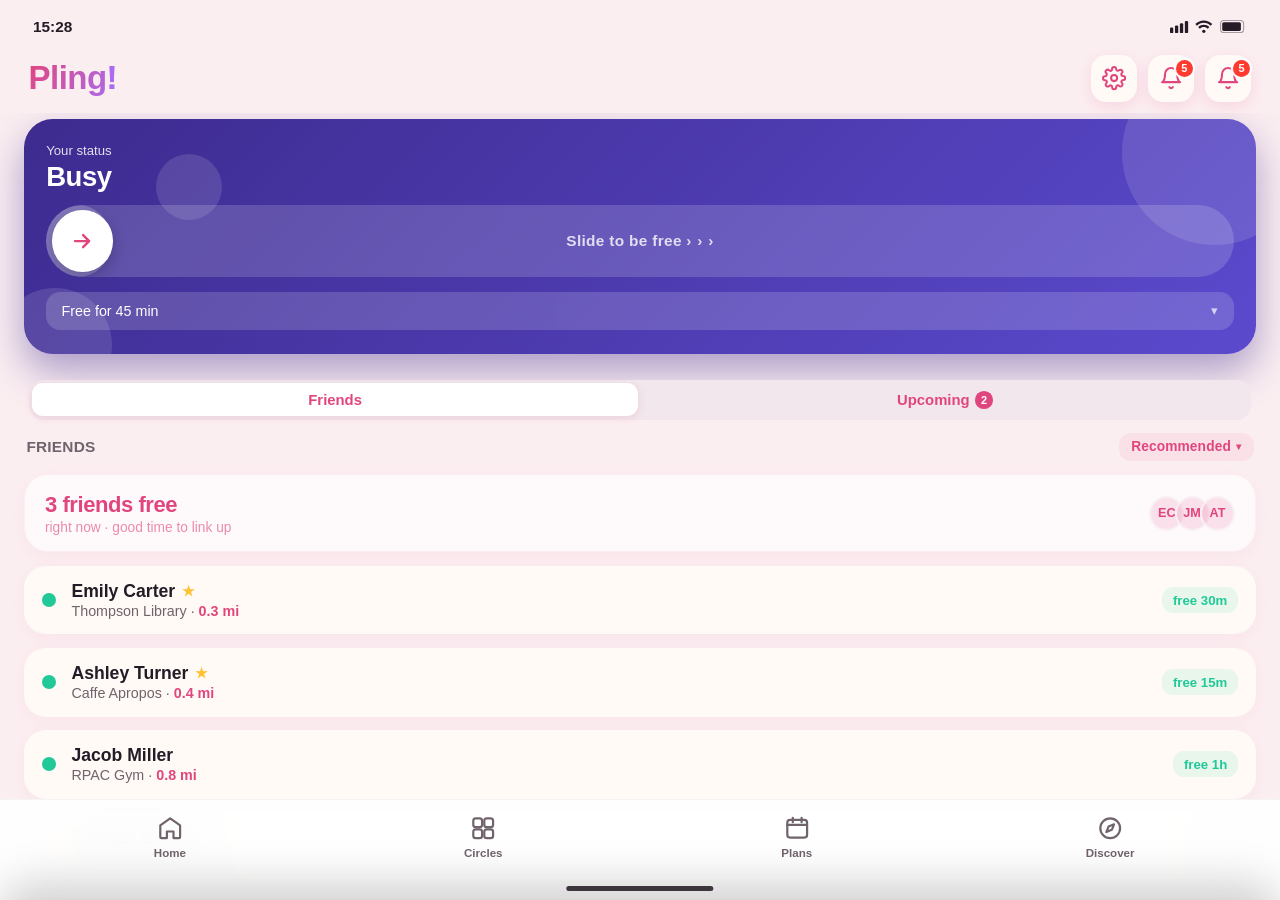
==== pling_files/app(1).html @ 3217a3b1 "Pling demo site" ====
<!DOCTYPE html>
<!-- saved from url=(0045)https://warren-duan.github.io/app.html?demo=1 -->
<html lang="en" style="--accent: #e1457e; --accent-2: #a96cf0; --grad-start: #ff8a5c; --grad-end: #9a5cf0; --accent-rgb: 225, 69, 126; --shadow: rgba(225, 69, 126, 0.14); --avail-1: #ff8a5c; --avail-2: #9a5cf0; --busy-1: #3d2b8f; --busy-2: #5b4acd; --avail-shadow: rgba(225, 69, 126, 0.4); --busy-shadow: rgba(61, 43, 143, 0.42);"><head><meta http-equiv="Content-Type" content="text/html; charset=UTF-8">
    
    <meta name="viewport" content="width=device-width, initial-scale=1.0, viewport-fit=cover">
    <title>Pling</title>
    <link rel="stylesheet" href="./styles.css">
    <script>
      /* Scale the whole prototype 10% bigger — but ONLY in the standalone desktop
         view. Skip embeds (hero/demo iframes scale the app themselves) and real
         mobile (fullscreen would overflow). Runs before paint so there's no flash. */
      (function () {
        var topLevel = window.self === window.top;
        var mobile = window.matchMedia && window.matchMedia('(max-width: 768px)').matches;
        if (topLevel && !mobile) document.documentElement.classList.add('pling-zoom');
      })();
    </script>
    <style>
        /* 10% bigger everything (desktop standalone only — see head script) */
        html.pling-zoom .phone { zoom: 1.1; }

        /* Home-only: hero status card + slide control */
        .hero {
            background: linear-gradient(135deg, var(--busy-1), var(--busy-2));
            border-radius: 26px;
            padding: 22px 20px;
            color: #fff;
            box-shadow: 0 16px 36px var(--busy-shadow);
            position: relative;
            overflow: hidden;
            transition: background 0.5s ease, box-shadow 0.5s ease;
        }
        .hero.available {
            background: linear-gradient(135deg, var(--avail-1), var(--avail-2));
            box-shadow: 0 16px 36px var(--avail-shadow);
        }

        /* background bubbles — glide to a new layout with the slide, soft blur in transit.
           They also drift slowly + forever via the `translate` property, which composes
           with `transform` (used for the busy/available shift) so the two never fight. */
        .hero-bubble {
            position: absolute; border-radius: 50%;
            background: rgba(255,255,255,0.12);
            pointer-events: none; z-index: 0; will-change: transform, translate, scale, filter;
            transition: transform 0.8s cubic-bezier(0.22, 1, 0.36, 1), background 0.5s ease;
        }
        /* base (Busy) layout — balanced spread */
        .b1 { width: 168px; height: 168px; top: -54px; right: -46px; animation: bubFloat1 19s ease-in-out infinite; }
        .b2 { width: 104px; height: 104px; bottom: -44px; left: -24px; animation: bubFloat2 23s ease-in-out infinite; }
        .b3 { width: 60px;  height: 60px;  top: 32px;  left: 120px; animation: bubFloat3 16s ease-in-out infinite; }
        .b2 { transition-delay: 0.05s; }
        .b3 { transition-delay: 0.1s; }
        /* ambient wandering drift + grow/shrink — bigger roaming, each on its own path
           (bubbles are clipped by the card's overflow:hidden, so wide travel is fine) */
        @keyframes bubFloat1 {
            0%   { translate: 0 0;        scale: 1; }
            25%  { translate: 44px 46px;  scale: 1.14; }
            50%  { translate: -24px 60px; scale: 0.88; }
            75%  { translate: -52px 24px; scale: 1.07; }
            100% { translate: 0 0;        scale: 1; }
        }
        @keyframes bubFloat2 {
            0%   { translate: 0 0;         scale: 1; }
            33%  { translate: -54px -36px; scale: 1.16; }
            66%  { translate: 48px -56px;  scale: 0.86; }
            100% { translate: 0 0;         scale: 1; }
        }
        @keyframes bubFloat3 {
            0%   { translate: 0 0;        scale: 1; }
            33%  { translate: 56px -30px; scale: 1.2; }
            66%  { translate: -30px -46px; scale: 0.9; }
            100% { translate: 0 0;        scale: 1; }
        }
        /* available = livelier: same paths, faster cycle */
        .hero.available .b1 { animation-duration: 11s; }
        .hero.available .b2 { animation-duration: 13s; }
        .hero.available .b3 { animation-duration: 8.5s; }
        @media (prefers-reduced-motion: reduce) {
            .hero-bubble { animation: none !important; }
        }
        /* Available layout — drifts right, regroups, both states look intentional */
        .hero.available .b1 { transform: translate(30px, 20px) scale(1.05); }
        .hero.available .b2 { transform: translate(60px, -14px) scale(1.08); }
        .hero.available .b3 { transform: translate(46px, 16px) scale(0.92); }
        /* soft motion blur only while moving */
        .hero-bubble.moving { animation: bubBlur 0.8s ease; }
        @keyframes bubBlur { 0%,100% { filter: blur(0); } 50% { filter: blur(4px); } }
        /* keep content above the bubbles */
        .hero-top, .slide-track, .duration { position: relative; z-index: 1; }

        .hero-top { display: flex; justify-content: space-between; align-items: flex-start; margin-bottom: 11px; }
        .hero-label { font-size: 12px; opacity: 0.85; font-weight: 500; margin-bottom: 2px; }
        .hero-status { font-size: 25px; font-weight: 700; letter-spacing: -0.4px; }

        .slide-track {
            position: relative;
            height: 66px;
            background: rgba(255,255,255,0.16);
            border-radius: 33px;
            margin-bottom: 13px;
            overflow: hidden;
            user-select: none;
            touch-action: none;
        }
        .slide-fill {
            position: absolute;
            top: 0; left: 0; bottom: 0;
            width: 58px;
            background: rgba(255,255,255,0.22);
            border-radius: 33px;
            transition: width 0.05s linear;
        }
        .slide-hint {
            position: absolute;
            top: 0; right: 0; bottom: 0; left: 0;
            display: flex; align-items: center; justify-content: center;
            font-size: 14px; font-weight: 600;
            color: rgba(255,255,255,0.8);
            letter-spacing: 0.3px;
            gap: 4px;
        }
        .slide-hint.left { opacity: 0; }
        .hero.available .slide-hint.right { opacity: 0; }
        .hero.available .slide-hint.left { opacity: 1; }

        .slide-knob {
            position: absolute;
            top: 5px; left: 5px;
            width: 56px; height: 56px;
            background: #fff;
            border-radius: 50%;
            display: flex; align-items: center; justify-content: center;
            box-shadow: 0 4px 12px rgba(0,0,0,0.22);
            cursor: grab;
            z-index: 3;
            transition: left 0.32s cubic-bezier(0.34, 1.4, 0.5, 1);
        }
        .slide-knob:active { cursor: grabbing; }
        .slide-knob.dragging { transition: none; }
        .slide-knob svg { stroke: var(--accent); transition: stroke 0.3s, transform 0.3s; }
        .hero.available .slide-knob svg { stroke: var(--accent); transform: rotate(180deg); }

        .arrows { display: flex; gap: 5px; }
        .arrows span { animation: pulse 1.4s infinite; }
        .arrows span:nth-child(2){ animation-delay: 0.2s; }
        .arrows span:nth-child(3){ animation-delay: 0.4s; }
        @keyframes pulse { 0%,100%{opacity:0.3;} 50%{opacity:1;} }

        .duration { display: flex; align-items: stretch; gap: 10px; }
        .duration-pill {
            flex: 1.5;
            background: rgba(255,255,255,0.16);
            border-radius: 13px;
            padding: 10px 14px;
            display: flex; align-items: center; justify-content: space-between;
            font-size: 13px; font-weight: 500;
            cursor: pointer;
            white-space: nowrap;
        }
        .duration-pill .chev { opacity: 0.7; font-size: 12px; }


        /* duration picker sheet */
        .dur-title { font-size: 20px; font-weight: 800; color: var(--text-dark); text-align: center; margin-bottom: 16px; letter-spacing: -0.3px; }
        .dur-opt {
            display: flex; align-items: center; justify-content: space-between;
            background: #fff; border-radius: 14px; padding: 15px 16px; margin-bottom: 8px;
            font-size: 15.5px; font-weight: 600; color: var(--text-dark); cursor: pointer;
            box-shadow: 0 3px 12px rgba(224, 90, 132,0.05); transition: transform 0.12s;
        }
        .dur-opt:active { transform: scale(0.985); }
        .dur-opt .ck { color: var(--accent); opacity: 0; font-size: 15px; }
        .dur-opt.sel { color: var(--accent); }
        .dur-opt.sel .ck { opacity: 1; }
        .dur-custom { display: flex; gap: 10px; margin-top: 4px; }
        .dur-custom input {
            flex: 1; min-width: 0; border: none; outline: none; background: #fff;
            border-radius: 14px; padding: 14px 16px; font-size: 15px; font-family: inherit;
            color: var(--text-dark); box-shadow: 0 3px 12px rgba(224, 90, 132,0.05);
        }
        .dur-custom button {
            background: var(--accent); color: #fff; border: none; border-radius: 12px;
            padding: 0 18px; font-size: 14px; font-weight: 700; cursor: pointer;
            font-family: inherit; flex-shrink: 0;
        }

        /* segmented control */
        .feed-head { display: flex; align-items: center; justify-content: space-between; gap: 10px; margin: 24px 4px 12px; }
        .segmented { display: inline-flex; background: #f1e7ec; border-radius: 13px; padding: 3px; gap: 3px; }
        .seg-btn {
            border: none; background: transparent; font-family: inherit;
            font-size: 13.5px; font-weight: 700; color: var(--text-gray);
            padding: 7px 18px; border-radius: 10px; cursor: pointer;
            transition: color 0.2s, background 0.2s, box-shadow 0.2s;
        }
        .seg-btn.active { background: #fff; color: var(--accent); box-shadow: 0 2px 8px rgba(224, 90, 132,0.16); }
        /* "See all" footer under the capped quick-friends list */
        .see-all { display: block; text-align: center; padding: 14px; margin: 2px 2px 0; color: var(--accent); font-weight: 700; font-size: 13.5px; text-decoration: none; letter-spacing: 0.1px; transition: opacity 0.15s; }
        .see-all:active { opacity: 0.55; }


        .feed-list { animation: fadeUp 0.28s ease both; }
        @keyframes fadeUp { from { opacity: 0; transform: translateY(8px); } to { opacity: 1; transform: translateY(0); } }
        /* ---- merged Plans: counter, start, invites, create sheet, toast ---- */
        .counter-card { display: flex; align-items: center; justify-content: space-between; gap: 12px; background: rgba(255,255,255,0.72); border: 1px solid rgba(224, 90, 132,0.08); border-radius: 22px; padding: 15px 18px; box-shadow: 0 4px 16px rgba(224, 90, 132,0.06); margin-bottom: 12px; }
        .counter-left { min-width: 0; }
        .counter-card .big { font-size: 20px; font-weight: 800; letter-spacing: -0.4px; color: var(--accent); white-space: nowrap; }
        .counter-faces { flex-shrink: 0; }
        .counter-card .sub { font-size: 12.5px; font-weight: 500; color: var(--accent); opacity: 0.62; margin-top: 2px; }
        .counter-right { display: flex; flex-direction: column; align-items: flex-end; gap: 9px; flex-shrink: 0; }
        .counter-faces { display: flex; }
        .counter-faces .avatar { width: 32px; height: 32px; font-size: 11.5px; border: 2.5px solid #f8f0f3; margin-left: -9px; background: rgba(var(--accent-rgb), 0.14); color: var(--accent); display: flex; align-items: center; justify-content: center; border-radius: 50%; font-weight: 700; }
        .counter-faces .avatar:first-child { margin-left: 0; }
        .suggest-btn { background: var(--accent); color: #fff; border: none; border-radius: 20px; padding: 8px 14px; font-size: 12.5px; font-weight: 700; cursor: pointer; font-family: inherit; white-space: nowrap; box-shadow: 0 4px 12px rgba(224, 90, 132,0.28); transition: transform 0.15s; }
        .suggest-btn:active { transform: scale(0.95); }
        /* floating action button — hovers above the bottom nav */
        /* Hidden while Busy; bounces up from below the screen and settles when Available. */
        .start-hangout { position: absolute; bottom: 100px; left: 22px; right: 22px; background: var(--accent); color: #fff; border: none; border-radius: 18px; padding: 16px; font-size: 16px; font-weight: 700; cursor: pointer; font-family: inherit; box-shadow: 0 12px 30px rgba(224, 90, 132,0.5); z-index: 20; transform: translateY(220px); opacity: 0; pointer-events: none; transition: transform 0.55s cubic-bezier(0.34, 1.56, 0.64, 1), opacity 0.3s ease; }
        .start-hangout.show { transform: translateY(0); opacity: 1; pointer-events: auto; }
        .start-hangout.show:active { transform: translateY(0) scale(0.97); transition: transform 0.12s; }

        .inv-card { background: var(--card-white); border-radius: 18px; padding: 14px; margin-bottom: 12px; box-shadow: 0 4px 16px rgba(224, 90, 132,0.06); }
        .inv-top { display: flex; align-items: center; gap: 12px; }
        .inv-icon { width: 42px; height: 42px; border-radius: 13px; background: rgba(224, 90, 132,0.1); display: flex; align-items: center; justify-content: center; font-size: 21px; flex-shrink: 0; }
        .inv-title { font-size: 15.5px; font-weight: 700; color: var(--text-dark); }
        .inv-sub { font-size: 12.5px; color: var(--text-gray); margin-top: 1px; }
        .inv-titlerow { display: flex; align-items: center; gap: 8px; }
        .inv-pill { font-size: 10px; font-weight: 700; padding: 3px 8px; border-radius: 7px; flex-shrink: 0; }
        .inv-pill.going { color: var(--free); background: rgba(32, 201, 151,0.14); }
        .inv-pill.maybe { color: #c98a00; background: rgba(255,204,51,0.2); }
        .inv-pill.cant { color: #e23b3b; background: rgba(255,90,90,0.14); }
        .inv-pill.host { color: var(--accent); background: rgba(224, 90, 132,0.12); }
        .inv-faces { display: flex; margin-top: 8px; }
        .inv-faces .avatar { width: 28px; height: 28px; font-size: 10.5px; margin-left: -8px; border: 2px solid #fff; }
        .inv-faces .avatar:first-child { margin-left: 0; }
        .inv-rsvp { display: flex; gap: 8px; margin-top: 11px; }
        .inv-btn { flex: 1; border: 1.5px solid #ece2e8; background: #fff; border-radius: 11px; padding: 9px 4px; font-size: 13px; font-weight: 700; color: var(--text-gray); cursor: pointer; font-family: inherit; }
        .inv-btn.going.sel { background: var(--accent); border-color: var(--accent); color: #fff; }
        .inv-btn.maybe.sel { background: var(--busy); border-color: var(--busy); color: #5b4b00; }
        .inv-btn.cant.sel { background: #ff5a5a; border-color: #ff5a5a; color: #fff; }
        .inv-card.dim { opacity: 0.58; }

        .ch-title { font-size: 20px; font-weight: 800; color: var(--text-dark); text-align: center; margin-bottom: 6px; }
        .ch-label { font-size: 12px; font-weight: 700; color: var(--text-gray); letter-spacing: 0.3px; margin: 16px 2px 8px; }
        .ch-input { width: 100%; border: none; outline: none; background: #fff; border-radius: 13px; padding: 13px 15px; font-size: 15px; font-family: inherit; color: var(--text-dark); box-shadow: 0 3px 12px rgba(224, 90, 132,0.05); }
        /* all 6 category icons on one even row */
        .ch-acts { display: flex; gap: 8px; }
        .ch-emoji { flex: 1; height: 50px; border-radius: 14px; background: #fff; display: flex; align-items: center; justify-content: center; font-size: 22px; cursor: pointer; border: 1.5px solid transparent; box-shadow: 0 3px 12px rgba(224, 90, 132,0.05); transition: border-color 0.15s, background 0.15s; }
        .ch-emoji.sel { border-color: var(--accent); background: rgba(224, 90, 132,0.07); }
        .ch-chips { display: flex; gap: 8px; }
        .ch-chip { flex: 1; text-align: center; background: #fff; border: 1.5px solid transparent; border-radius: 12px; padding: 10px 4px; font-size: 13px; font-weight: 600; color: var(--text-dark); cursor: pointer; box-shadow: 0 3px 12px rgba(224, 90, 132,0.05); }
        .ch-chip.sel { border-color: var(--accent); background: rgba(224, 90, 132,0.07); color: var(--accent); }

        /* WHO'S COMING? — ported from Plans create form */
        .pa-chips { display: flex; flex-wrap: wrap; gap: 7px; }
        .pa-pill { display: inline-flex; align-items: center; gap: 5px; background: #fff; border: 1.5px solid #f1e7ec; color: var(--text-dark); border-radius: 11px; padding: 7px 11px; font-size: 12.5px; font-weight: 700; cursor: pointer; font-family: inherit; transition: background 0.2s, color 0.2s, border-color 0.2s, box-shadow 0.2s; }
        .pa-pill::before { content: '+'; font-weight: 800; color: var(--accent); }
        .pa-pill.on { background: var(--accent); border-color: var(--accent); color: #fff; box-shadow: none; }
        .pa-pill.on::before { content: '✓'; color: #fff; }
        .pa-pill.near { border-color: rgba(32, 201, 151,0.45); box-shadow: 0 0 0 2px rgba(32, 201, 151,0.16), 0 2px 8px rgba(32, 201, 151,0.14); }
        .pa-allbtn { width: 100%; margin-top: 13px; background: #fff; color: var(--accent); border: 1.5px solid var(--accent); border-radius: 14px; padding: 15px; font-size: 15px; font-weight: 800; cursor: pointer; font-family: inherit; transition: background 0.2s, transform 0.15s; }
        .pa-allbtn:active { background: rgba(224, 90, 132,0.07); transform: scale(0.99); }
        .pa-allwrap { margin-top: 10px; }
        .pa-frow { display: flex; align-items: center; gap: 11px; background: #fff; border: 1px solid #f6eef1; border-radius: 14px; padding: 9px 12px; margin-bottom: 8px; }
        .pa-frow .avatar { width: 38px; height: 38px; font-size: 13px; }
        .pa-frow .who { flex: 1; min-width: 0; }
        .pa-frow .who .n { font-size: 14.5px; font-weight: 600; color: var(--text-dark); }
        .pa-frow .who .s { font-size: 12px; color: var(--text-gray); margin-top: 1px; }
        .pa-frow .who .s.free { color: var(--free); font-weight: 600; }
        .pa-addb { background: var(--accent); color: #fff; border: none; border-radius: 10px; padding: 7px 14px; font-size: 13px; font-weight: 700; cursor: pointer; font-family: inherit; flex-shrink: 0; transition: transform 0.15s, background 0.2s, color 0.2s; }
        .pa-addb:active { transform: scale(0.93); }
        .pa-addb.added { background: #f1e7ec; color: var(--free); }
        .pa-nomatch { text-align: center; font-size: 13px; color: var(--text-gray); padding: 14px; }
        .f-loc .dist { color: var(--accent); font-weight: 600; }
        .frow-dist { color: var(--text-gray); font-weight: 500; }

        /* taller sheet w/ sticky footer */
        #chSheet { max-height: 96%; min-height: 70%; display: flex; flex-direction: column; }
        #chScroll { overflow-y: auto; flex: 1; }
        #chScroll::-webkit-scrollbar { display: none; }
        .ch-footer { position: sticky; bottom: 0; background: var(--app-bg); padding: 12px 0 4px; margin-top: 6px; box-shadow: 0 -10px 16px -8px rgba(250, 235, 242,0.9); }
        .ch-create { width: 100%; background: var(--accent); color: #fff; border: none; border-radius: 16px; padding: 15px; font-size: 16px; font-weight: 700; cursor: pointer; font-family: inherit; box-shadow: 0 10px 24px rgba(224, 90, 132,0.32); }

        /* start-a-hangout bottom sheet */
        .start-backdrop { position: absolute; inset: 0; background: rgba(36, 27, 38,0.4); border-radius: 46px; opacity: 0; pointer-events: none; transition: opacity 0.3s; z-index: 55; }
        .start-backdrop.show { opacity: 1; pointer-events: auto; }
        .start-sheet { position: absolute; left: 0; right: 0; bottom: 0; width: 100%; background: #fff; border-top-left-radius: 28px; border-top-right-radius: 28px; box-shadow: 0 -16px 40px rgba(0,0,0,0.18); transform: translateY(100%); transition: transform 0.36s cubic-bezier(0.32,0.72,0,1); z-index: 56; padding: 4px 22px 22px; }
        .start-sheet.show { transform: translateY(0); }
        .start-handle { width: 40px; height: 5px; border-radius: 3px; background: #ddd1d8; margin: 8px auto 16px; }
        .sugg-banner { display: flex; align-items: center; gap: 12px; background: rgba(224, 90, 132,0.08); border: 1.5px solid rgba(224, 90, 132,0.28); border-radius: 18px; padding: 14px 16px; }
        .sugg-banner .tx { flex: 1; min-width: 0; }
        .sugg-banner .t1 { font-size: 11px; font-weight: 700; color: var(--accent); letter-spacing: 0.4px; }
        .sugg-banner .t2 { font-size: 16px; font-weight: 800; color: var(--text-dark); margin-top: 1px; }
        .sugg-send { width: 42px; height: 42px; border-radius: 50%; background: var(--accent); border: none; color: #fff; font-size: 20px; cursor: pointer; flex-shrink: 0; box-shadow: 0 6px 16px rgba(224, 90, 132,0.3); }
        .sugg-send:active { transform: scale(0.92); }
        .cat-divider { text-align: center; font-size: 12px; font-weight: 600; color: var(--text-gray); margin: 12px 0 10px; }
        .cat-grid { display: grid; grid-template-columns: 1fr 1fr; gap: 10px; }
        .cat-btn { background: #f8f0f3; border: none; border-radius: 16px; padding: 18px 12px; font-size: 15px; font-weight: 700; color: var(--text-dark); cursor: pointer; font-family: inherit; display: flex; align-items: center; gap: 10px; justify-content: center; transition: transform 0.15s; }
        .cat-btn .e { font-size: 22px; }
        .cat-btn:active { transform: scale(0.97); }
        /* custom option pinned at the bottom — same look as the category buttons */
        .cat-custom { width: 100%; margin-top: 10px; background: #fff; border: 1.5px solid #f3d9e4; border-radius: 16px; padding: 18px 12px; font-size: 15px; font-weight: 700; color: var(--text-dark); cursor: pointer; font-family: inherit; display: flex; align-items: center; gap: 10px; justify-content: center; transition: transform 0.15s, border-color 0.2s; }
        .cat-custom .e { font-size: 22px; }
        .cat-custom:active { transform: scale(0.97); }

        .toast { position: absolute; bottom: 108px; left: 50%; transform: translateX(-50%) translateY(16px); background: var(--text-dark); color: #fff; font-size: 13px; font-weight: 600; padding: 11px 18px; border-radius: 14px; opacity: 0; pointer-events: none; transition: opacity 0.25s, transform 0.25s; z-index: 60; max-width: 80%; text-align: center; box-shadow: 0 10px 30px rgba(0,0,0,0.25); }
        .toast.show { opacity: 1; transform: translateX(-50%) translateY(0); }

        /* ---- Settings sheet (gear): calendar sync + recurring routines ---- */
        .set-title { font-size: 22px; font-weight: 800; color: var(--text-dark); text-align: center; margin-bottom: 4px; letter-spacing: -0.4px; }
        .set-sub { font-size: 13.5px; color: var(--text-gray); text-align: center; margin-bottom: 8px; }
        .cal-banner {
            display: flex; align-items: center; gap: 12px;
            background: var(--card-white); border-radius: 18px; padding: 14px 16px;
            box-shadow: 0 4px 16px rgba(224, 90, 132, 0.06); margin-top: 8px;
        }
        .cal-icon { width: 42px; height: 42px; border-radius: 12px; background: rgba(224, 90, 132,0.1); display: flex; align-items: center; justify-content: center; font-size: 20px; flex-shrink: 0; }
        .cal-txt { flex: 1; }
        .cal-txt .t { font-size: 15px; font-weight: 600; color: var(--text-dark); }
        .cal-txt .s { font-size: 12.5px; color: var(--text-gray); margin-top: 1px; }
        .set-label { font-size: 12.5px; font-weight: 700; color: var(--text-gray); letter-spacing: 0.3px; margin: 22px 2px 10px; }

        /* multi-category settings: sliding views */
        .set-view { display: none; }
        .set-view.active { display: block; animation: setSlideIn 0.28s cubic-bezier(0.32,0.72,0,1); }
        @keyframes setSlideIn { from { opacity: 0; transform: translateX(26px); } to { opacity: 1; transform: none; } }
        .set-head { display: flex; align-items: center; gap: 12px; margin-bottom: 4px; }
        .set-head .set-title { margin: 0; text-align: left; flex: 1; }
        .set-back { width: 38px; height: 38px; border-radius: 12px; background: #f8f0f3; border: none; display: flex; align-items: center; justify-content: center; cursor: pointer; flex-shrink: 0; transition: transform 0.15s, background 0.2s; }
        .set-back:active { transform: scale(0.9); background: #f1e7ec; }
        .set-back svg { width: 20px; height: 20px; stroke: var(--accent); }
        .set-menu { display: flex; flex-direction: column; gap: 10px; margin-top: 16px; }
        .set-menurow { display: flex; align-items: center; gap: 14px; background: var(--card-white); border-radius: 16px; padding: 15px 16px; box-shadow: 0 4px 16px rgba(224, 90, 132,0.06); cursor: pointer; transition: transform 0.15s; }
        .set-menurow:active { transform: scale(0.99); }
        .set-mi { width: 42px; height: 42px; border-radius: 12px; background: rgba(224, 90, 132,0.1); display: flex; align-items: center; justify-content: center; font-size: 20px; flex-shrink: 0; }
        .set-mt { flex: 1; min-width: 0; }
        .set-mt .a { font-size: 15.5px; font-weight: 700; color: var(--text-dark); }
        .set-mt .b { font-size: 12.5px; color: var(--text-gray); margin-top: 1px; }
        .set-mchev { color: var(--text-gray); font-size: 20px; flex-shrink: 0; }
        .cal-banner .val { font-size: 13px; font-weight: 600; color: var(--text-gray); flex-shrink: 0; }
        .set-signout { width: 100%; margin-top: 16px; background: #fff; color: #ff3b30; border: none; border-radius: 16px; padding: 15px; font-size: 15px; font-weight: 700; cursor: pointer; font-family: inherit; box-shadow: 0 3px 12px rgba(255,59,48,0.1); transition: transform 0.15s; }
        .set-signout:active { transform: scale(0.98); }
        /* Account profile picture */
        .acct-head { display: flex; flex-direction: column; align-items: center; margin: 8px 0 4px; }
        .acct-avatar { position: relative; width: 88px; height: 88px; border-radius: 50%; background: linear-gradient(140deg, var(--grad-start), var(--grad-end)); background-size: cover; background-position: center; color: #fff; font-size: 30px; font-weight: 700; display: flex; align-items: center; justify-content: center; box-shadow: 0 10px 26px rgba(224, 90, 132,0.4); }
        .acct-cam { position: absolute; bottom: -2px; right: -2px; width: 30px; height: 30px; border-radius: 50%; background: var(--accent); border: 3px solid var(--app-bg); display: flex; align-items: center; justify-content: center; cursor: pointer; }
        .acct-cam svg { width: 15px; height: 15px; }
        .acct-change { margin-top: 11px; background: none; border: none; color: var(--accent); font-size: 14px; font-weight: 700; cursor: pointer; font-family: inherit; }
        .acct-change:active { opacity: 0.6; }

        /* ---- Appearance: accent theme picker ---- */
        /* minmax(0,1fr) lets columns shrink below their content's min-width — without it a long
           unbreakable name (e.g. "Watermelon") floors the column wider than 50% and overflows. */
        .thm-grid { display: grid; grid-template-columns: repeat(2, minmax(0, 1fr)); gap: 10px; }
        .thm-card {
            display: flex; align-items: center; gap: 11px;
            background: var(--card-white); border-radius: 16px; padding: 13px 14px;
            box-shadow: 0 4px 16px rgba(var(--accent-rgb), 0.06);
            border: 1.5px solid transparent; cursor: pointer;
            transition: transform 0.15s, border-color 0.18s;
        }
        .thm-card:active { transform: scale(0.97); }
        .thm-card.sel { border-color: var(--accent); }
        .thm-dot { width: 28px; height: 28px; border-radius: 50%; flex-shrink: 0; box-shadow: 0 3px 10px rgba(0,0,0,0.12); }
        .thm-name { flex: 1; min-width: 0; overflow-wrap: break-word; font-size: 14px; font-weight: 700; color: var(--text-dark); }
        /* check only takes layout space when selected, so unselected names get the full width */
        .thm-check { color: var(--accent); font-size: 17px; font-weight: 800; flex-shrink: 0; display: none; }
        .thm-card.sel .thm-check { display: block; }
        .thm-custom {
            position: relative;
            display: flex; align-items: center; gap: 12px;
            background: var(--card-white); border-radius: 16px; padding: 15px 16px;
            box-shadow: 0 4px 16px rgba(var(--accent-rgb), 0.06); cursor: pointer;
        }
        .thm-custom-txt { flex: 1; font-size: 15px; font-weight: 700; color: var(--text-dark); }
        /* native color input is invisible but sits over the visible swatch on the right */
        .thm-custom input[type=color] { position: absolute; right: 16px; top: 50%; transform: translateY(-50%); width: 54px; height: 34px; opacity: 0; cursor: pointer; border: none; padding: 0; }
        .thm-custom-sw { width: 54px; height: 34px; border-radius: 11px; background: var(--accent); box-shadow: inset 0 0 0 1px rgba(0,0,0,0.06); flex-shrink: 0; }
        .thm-done {
            width: 100%; margin-top: 20px; border: none; border-radius: 18px; padding: 16px;
            background: linear-gradient(140deg, var(--grad-start), var(--grad-end)); color: #fff;
            font-size: 16px; font-weight: 700; cursor: pointer; font-family: inherit;
            box-shadow: 0 10px 24px rgba(var(--accent-rgb), 0.35); transition: transform 0.15s;
        }
        .thm-done:active { transform: scale(0.98); }

        .routine { background: var(--card-white); border-radius: 20px; padding: 16px; margin-bottom: 10px; box-shadow: 0 4px 16px rgba(224, 90, 132, 0.06); cursor: pointer; transition: transform 0.15s; }
        .routine:active { transform: scale(0.99); }
        .r-top { display: flex; align-items: center; gap: 12px; margin-bottom: 12px; }
        .r-icon { width: 46px; height: 46px; border-radius: 14px; display: flex; align-items: center; justify-content: center; font-size: 23px; flex-shrink: 0; background: rgba(224, 90, 132,0.1); }
        .r-title { font-size: 16px; font-weight: 700; color: var(--text-dark); }
        .r-when { font-size: 13px; color: var(--text-gray); margin-top: 1px; }
        .r-bottom { display: flex; align-items: center; justify-content: space-between; }
        .days { display: flex; gap: 5px; }
        .day { width: 26px; height: 26px; border-radius: 8px; display: flex; align-items: center; justify-content: center; font-size: 11px; font-weight: 700; background: #f6eef1; color: var(--text-gray); }
        .day.on { background: var(--accent); color: #fff; }
        .r-joiners { display: flex; align-items: center; }
        .r-joiners .avatar { width: 28px; height: 28px; font-size: 10.5px; margin-left: -8px; border: 2px solid #fff; }
        .r-joiners .avatar:first-child { margin-left: 0; }

        .add-routine { width: 100%; background: rgba(255,255,255,0.55); border: 1.5px dashed var(--offline); color: var(--accent); border-radius: 18px; padding: 16px; font-size: 15px; font-weight: 600; cursor: pointer; font-family: inherit; transition: transform 0.15s; }
        .add-routine:active { transform: scale(0.98); }

        /* ---- Upcoming tab: compact plan cards ---- */
        .seg-badge { display: inline-flex; align-items: center; justify-content: center; background: var(--accent); color: #fff; font-size: 10px; font-weight: 800; min-width: 16px; height: 16px; border-radius: 8px; padding: 0 4px; margin-left: 5px; vertical-align: middle; }
        .upc-card { display: flex; align-items: center; gap: 12px; background: var(--card-white); border-radius: 18px; padding: 14px; margin-bottom: 10px; box-shadow: 0 4px 16px rgba(224,90,132,0.06); cursor: pointer; transition: transform 0.12s; }
        .upc-card:active { transform: scale(0.98); }
        .upc-emoji { width: 44px; height: 44px; border-radius: 13px; background: rgba(224,90,132,0.1); display: flex; align-items: center; justify-content: center; font-size: 22px; flex-shrink: 0; }
        .upc-info { flex: 1; min-width: 0; }
        .upc-name { font-size: 15px; font-weight: 700; color: var(--text-dark); }
        .upc-when { font-size: 12.5px; font-weight: 600; color: var(--accent); margin-top: 2px; }
        .upc-loc { font-size: 12px; color: var(--text-gray); margin-top: 1px; white-space: nowrap; overflow: hidden; text-overflow: ellipsis; }
        .upc-right { display: flex; flex-direction: column; align-items: flex-end; gap: 6px; flex-shrink: 0; }
        .upc-faces { display: flex; }
        .upc-faces .avatar { width: 26px; height: 26px; font-size: 9.5px; margin-left: -7px; border: 2px solid #fff; }
        .upc-faces .avatar:first-child { margin-left: 0; }
        .upc-badge { font-size: 10.5px; font-weight: 700; padding: 3px 9px; border-radius: 8px; white-space: nowrap; }
        .upc-badge.hosting { background: rgba(224,90,132,0.12); color: var(--accent); }
        .upc-badge.going { background: rgba(32,201,151,0.14); color: var(--free); }
        .upc-badge.respond { background: var(--accent); color: #fff; animation: respondPulse 1.4s ease-in-out infinite; }
        @keyframes respondPulse { 0%,100%{opacity:1;transform:scale(1);} 50%{opacity:0.78;transform:scale(1.06);} }

        /* ---- Upcoming seg button: flex so badge sits inline with text ---- */
        #upcomingSegBtn { display: inline-flex; align-items: center; justify-content: center; }

        /* ---- Event Detail modal (slide-up full-screen) — ported from plans.html ---- */
        .ev-modal { position: absolute; inset: 0; background: #fff; border-radius: 46px; display: flex; flex-direction: column; transform: translateY(100%); transition: transform 0.4s cubic-bezier(0.32, 0.72, 0, 1); z-index: 70; overflow: hidden; }
        .ev-modal.open { transform: translateY(0); }
        .ev-top { padding: 50px 22px 4px; flex-shrink: 0; }
        .ev-back { width: 40px; height: 40px; border-radius: 13px; background: #f8f0f3; border: none; cursor: pointer; display: flex; align-items: center; justify-content: center; color: var(--text-dark); transition: transform 0.15s, background 0.2s; }
        .ev-back:active { transform: scale(0.9); background: #f1e7ec; }
        .ev-back svg { width: 22px; height: 22px; }
        .ev-scroll { flex: 1; overflow-y: auto; padding: 8px 22px 30px; }
        .ev-scroll::-webkit-scrollbar { display: none; }
        .ev-iconlg { width: 64px; height: 64px; border-radius: 20px; background: rgba(224,90,132,0.1); display: flex; align-items: center; justify-content: center; font-size: 32px; margin-bottom: 12px; }
        .ev-title { font-size: 27px; font-weight: 800; color: var(--text-dark); letter-spacing: -0.6px; line-height: 1.1; }
        .ev-when { font-size: 15px; font-weight: 700; color: var(--accent); margin-top: 7px; }
        .ev-loc { display: inline-flex; align-items: center; gap: 5px; font-size: 14px; font-weight: 600; color: var(--text-gray); margin-top: 4px; text-decoration: none; }
        .ev-loc u { text-decoration: underline; text-underline-offset: 2px; }
        .ev-statuspill { display: inline-flex; align-items: center; gap: 6px; font-size: 11.5px; font-weight: 800; letter-spacing: 0.2px; padding: 5px 11px 5px 9px; border-radius: 9px; margin-top: 13px; }
        .ev-statuspill::before { content: ''; width: 7px; height: 7px; border-radius: 50%; }
        .ev-statuspill.host { color: var(--free); background: rgba(32,201,151,0.14); }
        .ev-statuspill.host::before { background: var(--free); }
        .ev-statuspill.att { color: var(--accent); background: rgba(224,90,132,0.12); }
        .ev-statuspill.att::before { background: var(--accent); }
        .myrsvp-label { font-size: 11.5px; font-weight: 700; color: var(--text-gray); letter-spacing: 0.3px; margin: 14px 2px 8px; }
        .myrsvp { display: flex; background: #f6eef1; border-radius: 13px; padding: 3px; gap: 3px; }
        .myrsvp-btn { flex: 1; border: none; background: transparent; font-family: inherit; font-size: 13.5px; font-weight: 700; padding: 9px 4px; border-radius: 10px; cursor: pointer; transition: opacity 0.22s, background 0.22s, box-shadow 0.22s; }
        .myrsvp-btn[data-r="going"] { color: var(--free); }
        .myrsvp-btn[data-r="maybe"] { color: #c98a00; }
        .myrsvp-btn[data-r="cant"]  { color: #d9534f; }
        .myrsvp-btn:not(.active) { opacity: 0.5; }
        .myrsvp-btn.active { background: #fff; box-shadow: 0 2px 8px rgba(0,0,0,0.1); }
        .myrsvp-btn:active { transform: scale(0.97); }
        .ev-tabs { display: flex; background: #f1e7ec; border-radius: 14px; padding: 3px; gap: 3px; margin: 22px 0 14px; }
        .ev-tab { flex: 1; border: none; background: transparent; font-family: inherit; font-size: 13px; font-weight: 700; color: var(--text-gray); padding: 9px 4px; border-radius: 11px; cursor: pointer; transition: color 0.2s, background 0.2s, box-shadow 0.2s; }
        .ev-tab.active { background: #fff; color: var(--accent); box-shadow: 0 2px 8px rgba(224,90,132,0.16); }
        .ev-tab .ct { opacity: 0.6; font-weight: 800; }
        .ev-row { display: flex; align-items: center; gap: 12px; background: #fff; border: 1px solid #f6eef1; border-radius: 16px; padding: 11px 13px; margin-bottom: 9px; animation: evRowIn 0.26s ease both; }
        @keyframes evRowIn { from { opacity: 0; transform: translateY(7px); } to { opacity: 1; transform: translateY(0); } }
        .ev-row.you { border-color: rgba(224,90,132,0.35); background: rgba(224,90,132,0.04); }
        .ev-row .avatar { width: 42px; height: 42px; font-size: 14px; }
        .ev-row .who { flex: 1; min-width: 0; }
        .ev-row .who .n { font-size: 15px; font-weight: 600; color: var(--text-dark); }
        .ev-circle-pill { font-size: 10.5px; font-weight: 700; color: var(--text-gray); background: #f6eef1; padding: 3px 9px; border-radius: 8px; margin-top: 3px; display: inline-block; }
        .ev-empty { text-align: center; font-size: 13.5px; color: var(--text-gray); padding: 26px; }
        .ev-host { margin-top: 26px; border-top: 1px solid #f6eef1; padding-top: 22px; }
        .ev-host-label { font-size: 12px; font-weight: 700; color: var(--text-gray); letter-spacing: 0.3px; margin-bottom: 10px; }
        .ev-nudge { width: 100%; background: rgba(224,90,132,0.1); color: var(--accent); border: none; border-radius: 15px; padding: 14px; font-size: 15px; font-weight: 800; cursor: pointer; font-family: inherit; transition: transform 0.15s, background 0.25s, color 0.25s; }
        .ev-nudge:active { transform: scale(0.98); }
        .ev-nudge.done { background: var(--free); color: #fff; }
        .ev-pin { margin-top: 22px; }
        .ev-pin textarea { width: 100%; min-height: 84px; resize: none; border: 1.5px solid #f1e7ec; outline: none; background: #fefcfb; border-radius: 15px; padding: 13px 15px; font-size: 14.5px; line-height: 1.4; font-family: inherit; color: var(--text-dark); transition: border-color 0.2s; }
        .ev-pin textarea:focus { border-color: var(--accent); }
        .ev-pin-save { margin-top: 10px; background: var(--accent); color: #fff; border: none; border-radius: 13px; padding: 11px 20px; font-size: 14px; font-weight: 700; cursor: pointer; font-family: inherit; transition: transform 0.15s; }
        .ev-pin-save:active { transform: scale(0.96); }
        .ev-delete { width: 100%; margin-top: 22px; background: #fff; color: #ff3b30; border: 1.5px solid rgba(255,59,48,0.25); border-radius: 15px; padding: 14px; font-size: 15px; font-weight: 700; cursor: pointer; font-family: inherit; transition: transform 0.15s, background 0.2s; }
        .ev-delete:active { transform: scale(0.98); background: rgba(255,59,48,0.06); }

        /* add-routine editor sheet */
        .rt-title { font-size: 22px; font-weight: 800; color: var(--text-dark); text-align: center; margin-bottom: 4px; letter-spacing: -0.4px; }
        .rt-sub { font-size: 13.5px; color: var(--text-gray); text-align: center; }
        .rt-label { font-size: 12.5px; font-weight: 700; color: var(--text-gray); letter-spacing: 0.3px; margin: 18px 2px 9px; }
        .rt-upload { display: flex; align-items: center; gap: 14px; background: linear-gradient(140deg, var(--grad-start), var(--grad-end)); color: #fff; border-radius: 18px; padding: 16px; cursor: pointer; box-shadow: 0 10px 24px rgba(224, 90, 132,0.32); margin-top: 8px; transition: transform 0.15s; }
        .rt-upload:active { transform: scale(0.98); }
        .rt-upload .ic { font-size: 26px; flex-shrink: 0; }
        .rt-upload .tt { flex: 1; min-width: 0; }
        .rt-upload .a { font-size: 15.5px; font-weight: 700; }
        .rt-upload .b { font-size: 12px; opacity: 0.9; margin-top: 1px; }
        .rt-upload .chev { font-size: 22px; opacity: 0.8; flex-shrink: 0; }
        .rt-or { display: flex; align-items: center; gap: 10px; margin: 22px 0 4px; color: var(--text-gray); font-size: 11.5px; font-weight: 700; letter-spacing: 0.4px; }
        .rt-or::before, .rt-or::after { content: ''; flex: 1; height: 1px; background: rgba(0,0,0,0.08); }
        .rt-input { width: 100%; border: none; outline: none; background: #fff; border-radius: 14px; padding: 14px 16px; font-size: 15px; font-family: inherit; color: var(--text-dark); box-shadow: 0 3px 12px rgba(224, 90, 132,0.05); }
        .rt-emojis { display: flex; gap: 8px; flex-wrap: wrap; }
        .rt-emoji { width: 46px; height: 46px; border-radius: 14px; background: #fff; display: flex; align-items: center; justify-content: center; font-size: 22px; cursor: pointer; border: 1.5px solid transparent; box-shadow: 0 3px 12px rgba(224, 90, 132,0.05); transition: border-color 0.15s, background 0.15s; }
        .rt-emoji.sel { border-color: var(--accent); background: rgba(224, 90, 132,0.07); }
        .rt-times { display: flex; gap: 10px; align-items: center; }
        .rt-times .rt-input { flex: 1; }
        .rt-times .sep { color: var(--text-gray); font-weight: 600; flex-shrink: 0; }
        .rt-days { display: flex; gap: 6px; }
        .rt-day { flex: 1; text-align: center; padding: 10px 0; border-radius: 11px; background: #fff; font-size: 13px; font-weight: 700; color: var(--text-dark); cursor: pointer; border: 1.5px solid transparent; box-shadow: 0 3px 12px rgba(224, 90, 132,0.05); transition: background 0.15s, color 0.15s; }
        .rt-day.on { background: var(--accent); color: #fff; }
        .rt-flist-search { margin-bottom: 10px; }
        .rt-frow { display: flex; align-items: center; gap: 12px; background: #fff; border-radius: 16px; padding: 11px 13px; margin-bottom: 8px; box-shadow: 0 4px 14px rgba(224, 90, 132,0.05); }
        .rt-frow .avatar { width: 38px; height: 38px; font-size: 13px; }
        .rt-frow .nm { flex: 1; min-width: 0; }
        .rt-frow .nm .a { font-size: 14.5px; font-weight: 600; color: var(--text-dark); }
        .rt-frow .nm .b { font-size: 12px; font-weight: 600; margin-top: 1px; color: var(--free); }
        .rt-frow .nm .b.muted { color: var(--text-gray); }
        .rt-add-btn { background: var(--accent); color: #fff; border: none; border-radius: 11px; padding: 8px 16px; font-size: 13.5px; font-weight: 700; cursor: pointer; font-family: inherit; flex-shrink: 0; transition: transform 0.15s, background 0.2s, color 0.2s; }
        .rt-add-btn:active { transform: scale(0.93); }
        .rt-add-btn.added { background: #f1e7ec; color: var(--free); }
        .rt-empty { text-align: center; font-size: 13px; color: var(--text-gray); padding: 14px; }
        .rt-save { width: 100%; margin-top: 22px; background: linear-gradient(140deg, var(--grad-start), var(--grad-end)); color: #fff; border: none; border-radius: 18px; padding: 16px; font-size: 16px; font-weight: 700; cursor: pointer; font-family: inherit; box-shadow: 0 10px 24px rgba(224, 90, 132,0.35); transition: transform 0.15s; }
        .rt-save:active { transform: scale(0.98); }
        .rt-delete { width: 100%; margin-top: 10px; background: #fff; color: #ff3b30; border: none; border-radius: 16px; padding: 15px; font-size: 15px; font-weight: 700; cursor: pointer; font-family: inherit; box-shadow: 0 3px 12px rgba(255,59,48,0.1); transition: transform 0.15s; }
        .rt-delete:active { transform: scale(0.98); }
    </style>
<style>.rdp {
  --rdp-cell-size: 40px;
  --rdp-accent-color: #0000ff;
  --rdp-background-color: #e7edff;
  --rdp-accent-color-dark: #3003e1;
  --rdp-background-color-dark: #180270;
  --rdp-outline: 2px solid var(--rdp-accent-color); /* Outline border for focused elements */
  --rdp-outline-selected: 2px solid rgba(0, 0, 0, 0.75); /* Outline border for focused _and_ selected elements */

  margin: 1em;
}

/* Hide elements for devices that are not screen readers */
.rdp-vhidden {
  box-sizing: border-box;
  padding: 0;
  margin: 0;
  background: transparent;
  border: 0;
  -moz-appearance: none;
  -webkit-appearance: none;
  appearance: none;
  position: absolute !important;
  top: 0;
  width: 1px !important;
  height: 1px !important;
  padding: 0 !important;
  overflow: hidden !important;
  clip: rect(1px, 1px, 1px, 1px) !important;
  border: 0 !important;
}

/* Buttons */
.rdp-button_reset {
  appearance: none;
  position: relative;
  margin: 0;
  padding: 0;
  cursor: default;
  color: inherit;
  outline: none;
  background: none;
  font: inherit;

  -moz-appearance: none;
  -webkit-appearance: none;
}

.rdp-button {
  border: 2px solid transparent;
}

.rdp-button[disabled] {
  opacity: 0.25;
}

.rdp-button:not([disabled]) {
  cursor: pointer;
}

.rdp-button:focus:not([disabled]),
.rdp-button:active:not([disabled]) {
  color: inherit;
  border: var(--rdp-outline);
  background-color: var(--rdp-background-color);
}

.rdp-button:hover:not([disabled]) {
  background-color: var(--rdp-background-color);
}

.rdp-months {
  display: flex;
}

.rdp-month {
  margin: 0 1em;
}

.rdp-month:first-child {
  margin-left: 0;
}

.rdp-month:last-child {
  margin-right: 0;
}

.rdp-table {
  margin: 0;
  max-width: calc(var(--rdp-cell-size) * 7);
  border-collapse: collapse;
}

.rdp-with_weeknumber .rdp-table {
  max-width: calc(var(--rdp-cell-size) * 8);
  border-collapse: collapse;
}

.rdp-caption {
  display: flex;
  align-items: center;
  justify-content: space-between;
  padding: 0;
  text-align: left;
}

.rdp-multiple_months .rdp-caption {
  position: relative;
  display: block;
  text-align: center;
}

.rdp-caption_dropdowns {
  position: relative;
  display: inline-flex;
}

.rdp-caption_label {
  position: relative;
  z-index: 1;
  display: inline-flex;
  align-items: center;
  margin: 0;
  padding: 0 0.25em;
  white-space: nowrap;
  color: currentColor;
  border: 0;
  border: 2px solid transparent;
  font-family: inherit;
  font-size: 140%;
  font-weight: bold;
}

.rdp-nav {
  white-space: nowrap;
}

.rdp-multiple_months .rdp-caption_start .rdp-nav {
  position: absolute;
  top: 50%;
  left: 0;
  transform: translateY(-50%);
}

.rdp-multiple_months .rdp-caption_end .rdp-nav {
  position: absolute;
  top: 50%;
  right: 0;
  transform: translateY(-50%);
}

.rdp-nav_button {
  display: inline-flex;
  align-items: center;
  justify-content: center;
  width: var(--rdp-cell-size);
  height: var(--rdp-cell-size);
  padding: 0.25em;
  border-radius: 100%;
}

/* ---------- */
/* Dropdowns  */
/* ---------- */

.rdp-dropdown_year,
.rdp-dropdown_month {
  position: relative;
  display: inline-flex;
  align-items: center;
}

.rdp-dropdown {
  appearance: none;
  position: absolute;
  z-index: 2;
  top: 0;
  bottom: 0;
  left: 0;
  width: 100%;
  margin: 0;
  padding: 0;
  cursor: inherit;
  opacity: 0;
  border: none;
  background-color: transparent;
  font-family: inherit;
  font-size: inherit;
  line-height: inherit;
}

.rdp-dropdown[disabled] {
  opacity: unset;
  color: unset;
}

.rdp-dropdown:focus:not([disabled]) + .rdp-caption_label,
.rdp-dropdown:active:not([disabled]) + .rdp-caption_label {
  border: var(--rdp-outline);
  border-radius: 6px;
  background-color: var(--rdp-background-color);
}

.rdp-dropdown_icon {
  margin: 0 0 0 5px;
}

.rdp-head {
  border: 0;
}

.rdp-head_row,
.rdp-row {
  height: 100%;
}

.rdp-head_cell {
  vertical-align: middle;
  text-transform: uppercase;
  font-size: 0.75em;
  font-weight: 700;
  text-align: center;
  height: 100%;
  height: var(--rdp-cell-size);
  padding: 0;
}

.rdp-tbody {
  border: 0;
}

.rdp-tfoot {
  margin: 0.5em;
}

.rdp-cell {
  width: var(--rdp-cell-size);
  height: 100%;
  height: var(--rdp-cell-size);
  padding: 0;
  text-align: center;
}

.rdp-weeknumber {
  font-size: 0.75em;
}

.rdp-weeknumber,
.rdp-day {
  display: flex;
  overflow: hidden;
  align-items: center;
  justify-content: center;
  box-sizing: border-box;
  width: var(--rdp-cell-size);
  max-width: var(--rdp-cell-size);
  height: var(--rdp-cell-size);
  margin: 0;
  border: 2px solid transparent;
  border-radius: 100%;
}

.rdp-day_today:not(.rdp-day_outside) {
  font-weight: bold;
}

.rdp-day_selected:not([disabled]),
.rdp-day_selected:focus:not([disabled]),
.rdp-day_selected:active:not([disabled]),
.rdp-day_selected:hover:not([disabled]) {
  color: white;
  background-color: var(--rdp-accent-color);
}

.rdp-day_selected:focus:not([disabled]) {
  border: var(--rdp-outline-selected);
}

.rdp:not([dir='rtl']) .rdp-day_range_start:not(.rdp-day_range_end) {
  border-top-right-radius: 0;
  border-bottom-right-radius: 0;
}

.rdp:not([dir='rtl']) .rdp-day_range_end:not(.rdp-day_range_start) {
  border-top-left-radius: 0;
  border-bottom-left-radius: 0;
}

.rdp[dir='rtl'] .rdp-day_range_start:not(.rdp-day_range_end) {
  border-top-left-radius: 0;
  border-bottom-left-radius: 0;
}

.rdp[dir='rtl'] .rdp-day_range_end:not(.rdp-day_range_start) {
  border-top-right-radius: 0;
  border-bottom-right-radius: 0;
}

.rdp-day_range_end.rdp-day_range_start {
  border-radius: 100%;
}

.rdp-day_range_middle {
  border-radius: 0;
}
</style><style id="demoInjected">
        html, body {
            height: 100% !important;
            min-height: 0 !important;
            padding: 0 !important;
            margin: 0 !important;
            background: transparent !important;
            display: block !important;
            overflow: hidden !important;
        }
        .phone {
            width: 100% !important; height: 100% !important;
            padding: 0 !important;
            background: transparent !important;
            border-radius: 0 !important;
            box-shadow: none !important;
            position: relative !important;
        }
        .notch { display: none !important; }
        .screen {
            border-radius: 0 !important;
            height: 100% !important;
            width: 100% !important;
            position: absolute !important;
            inset: 0 !important;
            overflow: hidden !important;
        }

    </style></head>
<body>
<div class="phone">
    <div class="notch"></div>
    <div class="screen">

        <div class="status-bar">
            <span>15:28</span>
            <div class="icons">
                <svg width="17" height="11" viewBox="0 0 17 11" fill="none"><rect x="0" y="6" width="3" height="5" rx="1" fill="#241b26"></rect><rect x="4.5" y="4" width="3" height="7" rx="1" fill="#241b26"></rect><rect x="9" y="2" width="3" height="9" rx="1" fill="#241b26"></rect><rect x="13.5" y="0" width="3" height="11" rx="1" fill="#241b26"></rect></svg>
                <svg width="16" height="12" viewBox="0 0 16 12" fill="#241b26"><path d="M8 2.6c2.4 0 4.6 1 6.2 2.6l1.5-1.6C13.5 1.5 10.9.4 8 .4S2.5 1.5.3 3.6l1.5 1.6C3.4 3.6 5.6 2.6 8 2.6z"></path><path d="M8 6.4c1.4 0 2.6.6 3.6 1.5l1.5-1.6C11.6 5 9.9 4.3 8 4.3s-3.6.7-5.1 2l1.5 1.6C5.4 7 6.6 6.4 8 6.4z"></path><circle cx="8" cy="10.3" r="1.5"></circle></svg>
                <svg width="25" height="12" viewBox="0 0 25 12" fill="none"><rect x="0.5" y="0.5" width="21" height="11" rx="3" stroke="#241b26" opacity="0.4"></rect><rect x="2" y="2" width="17" height="8" rx="1.5" fill="#241b26"></rect></svg>
            </div>
        </div>

        <div class="header">
            <div class="app-name">Pling<span class="bang">!</span></div>
            <div class="header-right" id="headerRight">
                <div class="gear" onclick="openSettings()">
                    <svg width="22" height="22" viewBox="0 0 24 24" fill="none" stroke="#e1457e" stroke-width="2" stroke-linecap="round" stroke-linejoin="round"><circle cx="12" cy="12" r="3"></circle><path d="M19.4 15a1.65 1.65 0 0 0 .33 1.82l.06.06a2 2 0 1 1-2.83 2.83l-.06-.06a1.65 1.65 0 0 0-1.82-.33 1.65 1.65 0 0 0-1 1.51V21a2 2 0 0 1-4 0v-.09A1.65 1.65 0 0 0 9 19.4a1.65 1.65 0 0 0-1.82.33l-.06.06a2 2 0 1 1-2.83-2.83l.06-.06a1.65 1.65 0 0 0 .33-1.82 1.65 1.65 0 0 0-1.51-1H3a2 2 0 0 1 0-4h.09A1.65 1.65 0 0 0 4.6 9a1.65 1.65 0 0 0-.33-1.82l-.06-.06a2 2 0 1 1 2.83-2.83l.06.06a1.65 1.65 0 0 0 1.82.33H9a1.65 1.65 0 0 0 1-1.51V3a2 2 0 0 1 4 0v.09a1.65 1.65 0 0 0 1 1.51 1.65 1.65 0 0 0 1.82-.33l.06-.06a2 2 0 1 1 2.83 2.83l-.06.06a1.65 1.65 0 0 0-.33 1.82V9a1.65 1.65 0 0 0 1.51 1H21a2 2 0 0 1 0 4h-.09a1.65 1.65 0 0 0-1.51 1z"></path></svg>
                </div>
            <div class="gear bell" id="bellBtn"><span class="nav-ic"><svg width="22" height="22" viewBox="0 0 24 24" fill="none" stroke="#e1457e" stroke-width="2" stroke-linecap="round" stroke-linejoin="round"><path d="M18 8a6 6 0 0 0-12 0c0 7-3 8-3 8h18s-3-1-3-8z"></path><path d="M13.7 21a2 2 0 0 1-3.4 0"></path></svg><span class="nav-badge" id="bellBadge">5</span></span></div></div>
        </div>

        <div class="content">

            <div class="hero anim" id="hero" style="animation-delay: 0.05s;">
                <span class="hero-bubble b1"></span>
                <span class="hero-bubble b2"></span>
                <span class="hero-bubble b3"></span>
                <div class="hero-top">
                    <div>
                        <div class="hero-label">Your status</div>
                        <div class="hero-status"><span id="heroStatus">Busy</span></div>
                    </div>
                </div>

                <div class="slide-track" id="track">
                    <div class="slide-fill" id="fill" style="width: 58px; transition: none;"></div>
                    <div class="slide-hint right" id="hintRight">
                        <span>Slide to be free</span>
                        <span class="arrows"><span>›</span><span>›</span><span>›</span></span>
                    </div>
                    <div class="slide-hint left" id="hintLeft">
                        <span class="arrows"><span>‹</span><span>‹</span><span>‹</span></span>
                        <span>Slide to be busy</span>
                    </div>
                    <div class="slide-knob" id="knob" style="left: 5px; transition: none;">
                        <svg width="22" height="22" viewBox="0 0 24 24" fill="none" stroke-width="2.4" stroke-linecap="round" stroke-linejoin="round"><path d="M5 12h14M13 6l6 6-6 6"></path></svg>
                    </div>
                </div>

                <div class="duration">
                    <div class="duration-pill" onclick="event.stopPropagation(); openDur()">
                        <span id="durText">Free for 45 min</span>
                        <span class="chev">▾</span>
                    </div>
                </div>
            </div>


<div class="feed-head anim" style="animation-delay:0.10s">
                <div class="segmented" id="seg" style="width:100%">
                    <button class="seg-btn active" data-seg="friends" onclick="setSeg(&#39;friends&#39;)" style="flex:1">Friends</button>
                    <button class="seg-btn" data-seg="upcoming" onclick="setSeg(&#39;upcoming&#39;)" style="flex: 1 1 0%; color: var(--accent);" id="upcomingSegBtn">Upcoming<span class="seg-badge" id="urgentBadge" style="">2</span></button>
                </div>
            </div>

            <div id="invitesList" class="feed-list" style="display:none"></div>

            <div id="friendList" class="feed-list">
                <div class="sort-row" style="margin:2px 2px 12px">
                    <span class="section-label" style="margin:0">FRIENDS</span>
                    <div class="sort-chip" id="homeSortChip" onclick="toggleSort(&#39;home&#39;, event)">
                        <span id="homeSortLabel">Recommended</span><span class="tri">▾</span>
                        <div class="sort-menu">
                            <div class="sort-opt sel" onclick="pickSort(&#39;home&#39;,&#39;rec&#39;,this)">Recommended <span class="tick">✓</span></div>
                            <div class="sort-opt" onclick="pickSort(&#39;home&#39;,&#39;dist&#39;,this)">Distance <span class="tick">✓</span></div>
                            <div class="sort-opt" onclick="pickSort(&#39;home&#39;,&#39;time&#39;,this)">Time free <span class="tick">✓</span></div>
                        </div>
                    </div>
                </div>
                <div class="counter-card">
                    <div class="counter-left">
                        <div class="big">3 friends free</div>
                        <div class="sub">right now · good time to link up</div>
                    </div>
                    <div class="counter-faces"><div class="avatar">EC</div><div class="avatar">JM</div><div class="avatar">AT</div></div>
                </div>
                
                
                
                
                
                
                
            <div class="friend anim" data-dist="0.3" data-free="30" data-rec="1" style="animation-delay:0.16s" onclick="openProfile(&#39;Emily Carter&#39;)">
                    <div class="f-dot free"></div>
                    <div class="f-info"><div class="f-name">Emily Carter<span class="fav-star">★</span></div><div class="f-loc">Thompson Library · <span class="dist">0.3 mi</span></div></div>
                    <div class="f-timer">free 30m</div>
                </div><div class="friend anim" data-dist="0.4" data-free="15" data-rec="3" style="animation-delay:0.28s" onclick="openProfile(&#39;Ashley Turner&#39;)">
                    <div class="f-dot free"></div>
                    <div class="f-info"><div class="f-name">Ashley Turner<span class="fav-star">★</span></div><div class="f-loc">Caffe Apropos · <span class="dist">0.4 mi</span></div></div>
                    <div class="f-timer">free 15m</div>
                </div><div class="friend anim" data-dist="0.8" data-free="60" data-rec="2" style="animation-delay:0.20s" onclick="openProfile(&#39;Jacob Miller&#39;)">
                    <div class="f-dot free"></div>
                    <div class="f-info"><div class="f-name">Jacob Miller</div><div class="f-loc">RPAC Gym · <span class="dist">0.8 mi</span></div></div>
                    <div class="f-timer">free 1h</div>
                </div><div class="friend anim" data-dist="1.2" data-free="9999" data-rec="4" style="animation-delay:0.24s" onclick="openProfile(&#39;Michael Brooks&#39;)">
                    <div class="f-dot busy"></div>
                    <div class="f-info"><div class="f-name">Michael Brooks</div><div class="f-loc">Class until 3:30 · <span class="dist">1.2 mi</span></div></div>
                    <div class="f-timer away">away</div>
                </div><div class="friend anim" data-dist="0.6" data-free="9999" data-rec="5" style="animation-delay: 0.32s; display: none;" onclick="openProfile(&#39;Daniel Foster&#39;)">
                    <div class="f-dot busy"></div>
                    <div class="f-info"><div class="f-name">Daniel Foster</div><div class="f-loc">Studying · Hagerty · <span class="dist">0.6 mi</span></div></div>
                    <div class="f-timer away">away</div>
                </div><div class="friend anim" data-dist="2.1" data-free="9999" data-rec="6" style="animation-delay: 0.36s; display: none;" onclick="openProfile(&#39;Sarah Bennett&#39;)">
                    <div class="f-dot offline"></div>
                    <div class="f-info"><div class="f-name">Sarah Bennett</div><div class="f-loc">Offline · <span class="dist">2.1 mi</span></div></div>
                </div><a class="see-all" id="seeAllFriends" href="https://warren-duan.github.io/friends.html">See all friends →</a></div>

            <div class="bottom-pad" style="height:150px"></div>
        </div>

        <!-- floating action button -->
        <button class="start-hangout" onclick="openStart()">+ Start a hangout</button>

        <div class="nav" id="nav"><a class="nav-item active" href="https://warren-duan.github.io/app.html"><svg viewBox="0 0 24 24" fill="none" stroke="currentColor" stroke-width="2.2" stroke-linecap="round" stroke-linejoin="round"><path d="M3 9.5L12 3l9 6.5V20a1 1 0 0 1-1 1h-5v-6H9v6H4a1 1 0 0 1-1-1V9.5z"></path></svg><span>Home</span><div class="nav-dot"></div></a><a class="nav-item" href="https://warren-duan.github.io/groups.html"><svg viewBox="0 0 24 24" fill="none" stroke="currentColor" stroke-width="2" stroke-linecap="round" stroke-linejoin="round"><rect x="3" y="3" width="8" height="8" rx="2.2"></rect><rect x="13" y="3" width="8" height="8" rx="2.2"></rect><rect x="3" y="13" width="8" height="8" rx="2.2"></rect><rect x="13" y="13" width="8" height="8" rx="2.2"></rect></svg><span>Circles</span><div class="nav-dot"></div></a><a class="nav-item" href="https://warren-duan.github.io/plans.html"><svg viewBox="0 0 24 24" fill="none" stroke="currentColor" stroke-width="2" stroke-linecap="round" stroke-linejoin="round"><rect x="3" y="4.5" width="18" height="16" rx="2.5"></rect><path d="M3 9h18"></path><path d="M8 2.5v4M16 2.5v4"></path></svg><span>Plans</span><div class="nav-dot"></div></a><a class="nav-item" href="https://warren-duan.github.io/discover.html"><svg viewBox="0 0 24 24" fill="none" stroke="currentColor" stroke-width="2" stroke-linecap="round" stroke-linejoin="round"><circle cx="12" cy="12" r="9"></circle><path d="M15.5 8.5l-2 5-5 2 2-5 5-2z"></path></svg><span>Discover</span><div class="nav-dot"></div></a></div>

        <!-- Start-a-hangout chooser (bottom sheet) -->
        <div class="start-backdrop" id="startBackdrop" onclick="closeStart()"></div>
        <div class="start-sheet" id="startSheet">
            <div class="start-handle"></div>
            <div class="sugg-banner">
                <div class="tx">
                    <div class="t1">⚡ SUGGESTED</div>
                    <div class="t2">RPAC Gym</div>
                </div>
                <button class="sugg-send" onclick="quickSend()">→</button>
            </div>
            <div class="cat-divider">Or choose a category</div>
            <div class="cat-grid">
                <button class="cat-btn" onclick="pickCat(&#39;🍔&#39;,&#39;Food&#39;)"><span class="e">🍔</span>Food</button>
                <button class="cat-btn" onclick="pickCat(&#39;☕&#39;,&#39;Coffee&#39;)"><span class="e">☕</span>Coffee</button>
                <button class="cat-btn" onclick="pickCat(&#39;📚&#39;,&#39;Study&#39;)"><span class="e">📚</span>Study</button>
                <button class="cat-btn" onclick="pickCat(&#39;🎮&#39;,&#39;Games&#39;)"><span class="e">🎮</span>Games</button>
            </div>
            <button class="cat-custom" onclick="openCustom()"><span class="e">✏️</span>Custom</button>
        </div>

        <!-- Start-a-hangout sheet (detailed form) -->
        <div class="sheet-scrim" id="chScrim" onclick="closeCreate()"></div>
        <div class="sheet" id="chSheet">
            <div class="sheet-handle"></div>
            <div class="ch-title">Start a hangout</div>
            <div id="chScroll">
                <div class="ch-label">WHAT ARE YOU DOING?</div>
                <div class="ch-acts">
                    <div class="ch-emoji sel" onclick="pickCh(&#39;emoji&#39;, this, &#39;☕&#39;)">☕</div>
                    <div class="ch-emoji" onclick="pickCh(&#39;emoji&#39;, this, &#39;🏀&#39;)">🏀</div>
                    <div class="ch-emoji" onclick="pickCh(&#39;emoji&#39;, this, &#39;🍜&#39;)">🍜</div>
                    <div class="ch-emoji" onclick="pickCh(&#39;emoji&#39;, this, &#39;📚&#39;)">📚</div>
                    <div class="ch-emoji" onclick="pickCh(&#39;emoji&#39;, this, &#39;🎮&#39;)">🎮</div>
                    <div class="ch-emoji" onclick="pickCh(&#39;emoji&#39;, this, &#39;✨&#39;)">✨</div>
                </div>
                <input class="ch-input" id="chName" placeholder="Name it (e.g. Coffee run)" style="margin-top:9px" maxlength="28">
                <div class="ch-label">WHERE?</div>
                <input class="ch-input" id="chPlace" placeholder="Add a place" maxlength="32">
                <div class="ch-label">WHEN?</div>
                <div class="ch-chips" id="chWhen">
                    <div class="ch-chip sel" onclick="pickCh(&#39;when&#39;, this, &#39;Now&#39;)">Now</div>
                    <div class="ch-chip" onclick="pickCh(&#39;when&#39;, this, &#39;+30 min&#39;)">+30 min</div>
                    <div class="ch-chip" onclick="pickCh(&#39;when&#39;, this, &#39;+1 hr&#39;)">+1 hr</div>
                </div>
                <div class="ch-label">HOW LONG?</div>
                <div class="ch-chips" id="chDur">
                    <div class="ch-chip" onclick="pickCh(&#39;dur&#39;, this, &#39;30 min&#39;)">30 min</div>
                    <div class="ch-chip sel" onclick="pickCh(&#39;dur&#39;, this, &#39;1 hr&#39;)">1 hr</div>
                    <div class="ch-chip" onclick="pickCh(&#39;dur&#39;, this, &#39;2 hr&#39;)">2 hr</div>
                </div>
                <div class="ch-label">WHO'S COMING?</div>
                <div class="pa-chips">
                    <button class="pa-pill near" onclick="this.classList.toggle(&#39;on&#39;)">Tyler H.</button>
                    <button class="pa-pill near" onclick="this.classList.toggle(&#39;on&#39;)">Sarah B.</button>
                    <button class="pa-pill near" onclick="this.classList.toggle(&#39;on&#39;)">Ethan W.</button>
                    <button class="pa-pill" onclick="this.classList.toggle(&#39;on&#39;)">Lifting Monkeys</button>
                    <button class="pa-pill" onclick="this.classList.toggle(&#39;on&#39;)">Study Crew</button>
                </div>
                <button class="pa-allbtn" id="chAllBtn" onclick="chToggleAll()">Search all friends</button>
                <div class="pa-allwrap" id="chAllWrap" style="display:none">
                    <input class="ch-input" id="chSearch" placeholder="🔍  Search friends" oninput="chFilter()" style="margin-bottom:10px">
                    <div class="sort-row" style="margin:2px 2px 10px">
                        <span class="section-label" style="margin:0">ALL FRIENDS</span>
                        <div class="sort-chip" id="chsSortChip" onclick="toggleSort(&#39;chs&#39;, event)">
                            <span id="chsSortLabel">Recommended</span><span class="tri">▾</span>
                            <div class="sort-menu">
                                <div class="sort-opt sel" onclick="pickSort(&#39;chs&#39;,&#39;rec&#39;,this)">Recommended <span class="tick">✓</span></div>
                                <div class="sort-opt" onclick="pickSort(&#39;chs&#39;,&#39;dist&#39;,this)">Distance <span class="tick">✓</span></div>
                                <div class="sort-opt" onclick="pickSort(&#39;chs&#39;,&#39;time&#39;,this)">Time free <span class="tick">✓</span></div>
                            </div>
                        </div>
                    </div>
                    <div id="chFriendList">
                        <div class="pa-frow" data-name="Emily Carter" data-dist="0.3" data-free="30" data-rec="1"><div class="avatar">EC</div><div class="who"><div class="n">Emily Carter</div><div class="s free">free 30m <span class="frow-dist">· 0.3 mi</span></div></div><button class="pa-addb" onclick="chAdd(this)">Add</button></div>
                        <div class="pa-frow" data-name="Jacob Miller" data-dist="0.8" data-free="60" data-rec="2"><div class="avatar">JM</div><div class="who"><div class="n">Jacob Miller</div><div class="s free">free 1h <span class="frow-dist">· 0.8 mi</span></div></div><button class="pa-addb" onclick="chAdd(this)">Add</button></div>
                        <div class="pa-frow" data-name="Michael Brooks" data-dist="1.2" data-free="9999" data-rec="5"><div class="avatar">MB</div><div class="who"><div class="n">Michael Brooks</div><div class="s">in class · until 3:30 <span class="frow-dist">· 1.2 mi</span></div></div><button class="pa-addb" onclick="chAdd(this)">Add</button></div>
                        <div class="pa-frow" data-name="Ashley Turner" data-dist="6800" data-free="15" data-rec="4"><div class="avatar">AT</div><div class="who"><div class="n">Ashley Turner</div><div class="s free">free 15m <span class="frow-dist">· 6800 mi</span></div></div><button class="pa-addb" onclick="chAdd(this)">Add</button></div>
                        <div class="pa-frow" data-name="Daniel Foster" data-dist="0.6" data-free="9999" data-rec="6"><div class="avatar">DF</div><div class="who"><div class="n">Daniel Foster</div><div class="s">studying · Hagerty <span class="frow-dist">· 0.6 mi</span></div></div><button class="pa-addb" onclick="chAdd(this)">Add</button></div>
                        <div class="pa-frow" data-name="Sarah Bennett" data-dist="2.1" data-free="9999" data-rec="7"><div class="avatar">SB</div><div class="who"><div class="n">Sarah Bennett</div><div class="s">offline <span class="frow-dist">· 2.1 mi</span></div></div><button class="pa-addb" onclick="chAdd(this)">Add</button></div>
                        <div class="pa-frow" data-name="Olivia Parker" data-dist="3.4" data-free="9999" data-rec="8"><div class="avatar">OP</div><div class="who"><div class="n">Olivia Parker</div><div class="s">offline <span class="frow-dist">· 3.4 mi</span></div></div><button class="pa-addb" onclick="chAdd(this)">Add</button></div>
                        <div class="pa-frow" data-name="Ethan Ward" data-dist="0.9" data-free="45" data-rec="3"><div class="avatar">EW</div><div class="who"><div class="n">Ethan Ward</div><div class="s free">free 45m <span class="frow-dist">· 0.9 mi</span></div></div><button class="pa-addb" onclick="chAdd(this)">Add</button></div>
                        <div class="pa-frow" data-name="Tyler Hughes" data-dist="1.7" data-free="9999" data-rec="9"><div class="avatar">TH</div><div class="who"><div class="n">Tyler Hughes</div><div class="s">offline <span class="frow-dist">· 1.7 mi</span></div></div><button class="pa-addb" onclick="chAdd(this)">Add</button></div>
                    </div>
                    <div class="pa-nomatch" id="chNoMatch" style="display:none">No friends match</div>
                </div>
            </div>
            <div class="ch-footer">
                <button class="ch-create" onclick="createHangout()">Create hangout</button>
            </div>
        </div>

        <div class="toast" id="toast"></div>

        <!-- Event Detail modal -->
        <div class="ev-modal" id="eventModal">
            <div class="ev-top">
                <button class="ev-back" onclick="closeEvent()" aria-label="Back">
                    <svg viewBox="0 0 24 24" fill="none" stroke="currentColor" stroke-width="2.4" stroke-linecap="round" stroke-linejoin="round"><path d="M15 6l-6 6 6 6"></path></svg>
                </button>
            </div>
            <div class="ev-scroll">
                <div class="ev-iconlg" id="evIcon">🎮</div>
                <div class="ev-title" id="evTitle">Event</div>
                <div class="ev-when" id="evWhen">When</div>
                <a class="ev-loc" id="evLoc" href="https://warren-duan.github.io/app.html?demo=1#" target="_blank" rel="noopener">
                    <span>📍</span><u id="evLocText">Place</u>
                </a>
                <div id="evMyRsvp"></div>
                <div class="ev-tabs" id="evTabs">
                    <button class="ev-tab active" data-tab="going" onclick="setEvTab(&#39;going&#39;)">Going <span class="ct" id="evCtGoing"></span></button>
                    <button class="ev-tab" data-tab="maybe" onclick="setEvTab(&#39;maybe&#39;)">Maybe <span class="ct" id="evCtMaybe"></span></button>
                    <button class="ev-tab" data-tab="other" onclick="setEvTab(&#39;other&#39;)">Invited <span class="ct" id="evCtOther"></span></button>
                </div>
                <div id="evList"></div>
                <div class="ev-host" id="evHostBlock" style="display:none">
                    <div class="ev-host-label">HOST TOOLS</div>
                    <button class="ev-nudge" id="evNudge" onclick="nudgeEvInvites()">⚡ Nudge Pending Invites</button>
                    <div class="ev-pin">
                        <div class="ev-host-label" style="margin-top:4px">HOST ANNOUNCEMENT PINBOARD</div>
                        <textarea id="evPinText" placeholder="Pin a note for attendees — logistics, what to bring, where to meet…"></textarea>
                        <button class="ev-pin-save" onclick="saveEvPinboard()">Save note</button>
                    </div>
                    <button class="ev-delete" onclick="deleteHomePlan()">Delete event</button>
                </div>
            </div>
        </div>

        <!-- Duration picker sheet -->
        <div class="sheet-scrim" id="durScrim" onclick="closeDur()"></div>
        <div class="sheet" id="durSheet">
            <div class="sheet-handle"></div>
            <div class="dur-title">How long are you free?</div>
            <div id="durList">
                <div class="dur-opt" onclick="pickDur(&#39;15 min&#39;)">15 min <span class="ck">✓</span></div>
                <div class="dur-opt" onclick="pickDur(&#39;30 min&#39;)">30 min <span class="ck">✓</span></div>
                <div class="dur-opt sel" onclick="pickDur(&#39;45 min&#39;)">45 min <span class="ck">✓</span></div>
                <div class="dur-opt" onclick="pickDur(&#39;1 hr&#39;)">1 hr <span class="ck">✓</span></div>
                <div class="dur-opt" onclick="pickDur(&#39;2 hr&#39;)">2 hr <span class="ck">✓</span></div>
                <div class="dur-opt" onclick="pickDur(&#39;until I turn it off&#39;, true)">Until I turn it off <span class="ck">✓</span></div>
            </div>
            <div class="dur-custom">
                <input id="durCustom" placeholder="Custom — e.g. 90 min" maxlength="18">
                <button onclick="pickCustomDur()">Set</button>
            </div>
        </div>

        <!-- Settings sheet (gear): calendar sync + recurring routines -->
        <div class="sheet-scrim" id="setScrim" onclick="closeSettings()"></div>
        <div class="sheet" id="setSheet">
            <div class="sheet-handle"></div>
            <!-- MAIN: category menu -->
            <div class="set-view active" id="setMain">
                <div class="set-title">Settings</div>
                <div class="set-menu">
                    <div class="set-menurow" onclick="setShowView(&#39;setAccount&#39;)">
                        <div class="set-mi">👤</div>
                        <div class="set-mt"><div class="a">Account</div><div class="b">Profile, phone number, sign out</div></div>
                        <div class="set-mchev">›</div>
                    </div>
                    <div class="set-menurow" onclick="setShowView(&#39;setAppearance&#39;)">
                        <div class="set-mi">🎨</div>
                        <div class="set-mt"><div class="a">Appearance</div><div class="b">Accent color &amp; theme</div></div>
                        <div class="set-mchev">›</div>
                    </div>
                    <div class="set-menurow" onclick="setShowView(&#39;setSchedule&#39;)">
                        <div class="set-mi">📅</div>
                        <div class="set-mt"><div class="a">Schedule &amp; Availability</div><div class="b">Calendar sync, recurring routines</div></div>
                        <div class="set-mchev">›</div>
                    </div>
                    <div class="set-menurow" onclick="setShowView(&#39;setNotif&#39;)">
                        <div class="set-mi">🔔</div>
                        <div class="set-mt"><div class="a">Notifications</div><div class="b">Pings, nudges, sounds</div></div>
                        <div class="set-mchev">›</div>
                    </div>
                    <div class="set-menurow" onclick="setShowView(&#39;setPrivacy&#39;)">
                        <div class="set-mi">🔒</div>
                        <div class="set-mt"><div class="a">Privacy</div><div class="b">Location, who can see you</div></div>
                        <div class="set-mchev">›</div>
                    </div>
                </div>
            </div>

            <!-- SCHEDULE & AVAILABILITY sub-view -->
            <div class="set-view" id="setSchedule">
                <div class="set-head">
                    <button class="set-back" onclick="setShowView(&#39;setMain&#39;)" aria-label="Back">
                        <svg viewBox="0 0 24 24" fill="none" stroke="#e1457e" stroke-width="2.4" stroke-linecap="round" stroke-linejoin="round"><path d="M15 18l-6-6 6-6"></path></svg>
                    </button>
                    <div class="set-title">Schedule &amp; Availability</div>
                </div>

                <div class="cal-banner" style="margin-top:12px">
                    <div class="cal-icon">📅</div>
                    <div class="cal-txt">
                        <div class="t">Calendar synced</div>
                        <div class="s">Auto-sets you busy during classes</div>
                    </div>
                    <div class="toggle on" onclick="this.classList.toggle(&#39;on&#39;)"></div>
                </div>

                <div class="set-label">RECURRING ROUTINES</div>

                <div id="routineList">
                <div class="routine" data-emoji="🏋️" data-name="Morning gym" data-start="07:00" data-end="08:00" data-days="0,2,4" data-friends="NL,AG" onclick="openEditRoutine(this)">
                    <div class="r-top">
                        <div class="r-icon">🏋️</div>
                        <div style="flex:1">
                            <div class="r-title">Morning gym</div>
                            <div class="r-when">7:00 – 8:00 AM</div>
                        </div>
                        <div class="toggle on" onclick="event.stopPropagation(); this.classList.toggle(&#39;on&#39;)"></div>
                    </div>
                    <div class="r-bottom">
                        <div class="days">
                            <div class="day on">M</div><div class="day">T</div><div class="day on">W</div>
                            <div class="day">T</div><div class="day on">F</div><div class="day">S</div><div class="day">S</div>
                        </div>
                        <div class="r-joiners"><div class="avatar">JM</div><div class="avatar">MB</div></div>
                    </div>
                </div>

                <div class="routine" data-emoji="📚" data-name="Library study block" data-start="14:00" data-end="16:00" data-days="1,3,6" data-friends="HY,SC,JE" onclick="openEditRoutine(this)">
                    <div class="r-top">
                        <div class="r-icon">📚</div>
                        <div style="flex:1">
                            <div class="r-title">Library study block</div>
                            <div class="r-when">2:00 – 4:00 PM</div>
                        </div>
                        <div class="toggle on" onclick="event.stopPropagation(); this.classList.toggle(&#39;on&#39;)"></div>
                    </div>
                    <div class="r-bottom">
                        <div class="days">
                            <div class="day">M</div><div class="day on">T</div><div class="day">W</div>
                            <div class="day on">T</div><div class="day">F</div><div class="day">S</div><div class="day on">S</div>
                        </div>
                        <div class="r-joiners"><div class="avatar">EC</div><div class="avatar">AT</div><div class="avatar">DF</div></div>
                    </div>
                </div>

                <div class="routine" data-emoji="🍜" data-name="Friday dinner" data-start="18:30" data-end="" data-days="4" data-friends="TW,AG" onclick="openEditRoutine(this)">
                    <div class="r-top">
                        <div class="r-icon">🍜</div>
                        <div style="flex:1">
                            <div class="r-title">Friday dinner</div>
                            <div class="r-when">6:30 PM</div>
                        </div>
                        <div class="toggle" onclick="event.stopPropagation(); this.classList.toggle(&#39;on&#39;)"></div>
                    </div>
                    <div class="r-bottom">
                        <div class="days">
                            <div class="day">M</div><div class="day">T</div><div class="day">W</div>
                            <div class="day">T</div><div class="day on">F</div><div class="day">S</div><div class="day">S</div>
                        </div>
                        <div class="r-joiners"><div class="avatar">SB</div><div class="avatar">MB</div></div>
                    </div>
                </div>
            </div>

                <button class="add-routine" id="addRoutineBtn" onclick="openRoutine()">+ New routine</button>
                <div style="height:8px"></div>
            </div>

            <!-- ACCOUNT sub-view -->
            <div class="set-view" id="setAccount">
                <div class="set-head">
                    <button class="set-back" onclick="setShowView(&#39;setMain&#39;)" aria-label="Back">
                        <svg viewBox="0 0 24 24" fill="none" stroke="#e1457e" stroke-width="2.4" stroke-linecap="round" stroke-linejoin="round"><path d="M15 18l-6-6 6-6"></path></svg>
                    </button>
                    <div class="set-title">Account</div>
                </div>
                <div class="acct-head">
                    <div class="acct-avatar" id="acctAvatar">
                        <span id="acctInitials">ME</span>
                        <label class="acct-cam" for="acctPhoto" aria-label="Change photo">
                            <svg viewBox="0 0 24 24" fill="none" stroke="#fff" stroke-width="2" stroke-linecap="round" stroke-linejoin="round"><path d="M23 19a2 2 0 0 1-2 2H3a2 2 0 0 1-2-2V8a2 2 0 0 1 2-2h4l2-3h6l2 3h4a2 2 0 0 1 2 2z"></path><circle cx="12" cy="13" r="4"></circle></svg>
                        </label>
                    </div>
                    <input type="file" id="acctPhoto" accept="image/*" style="display:none" onchange="changePhoto(this)">
                    <button class="acct-change" onclick="document.getElementById(&#39;acctPhoto&#39;).click()">Change photo</button>
                </div>
                <div class="cal-banner" style="margin-top:8px; cursor:pointer" onclick="editName()">
                    <div class="cal-icon">👤</div>
                    <div class="cal-txt"><div class="t">Display name</div><div class="s">Tap to edit · how friends see you</div></div>
                    <span class="val" id="acctName">You</span>
                </div>
                <div class="cal-banner" style="margin-top:10px">
                    <div class="cal-icon">📱</div>
                    <div class="cal-txt"><div class="t">Phone number</div><div class="s">Used to find your contacts</div></div>
                    <span class="val">+1 (614) 555-0142</span>
                </div>
                <button class="set-signout" onclick="alert(&#39;Sign out — wired later&#39;)">Sign out</button>
            </div>

            <!-- APPEARANCE sub-view: accent theme picker -->
            <div class="set-view" id="setAppearance">
                <div class="set-head">
                    <button class="set-back" onclick="setShowView(&#39;setMain&#39;)" aria-label="Back">
                        <svg viewBox="0 0 24 24" fill="none" stroke="var(--accent)" stroke-width="2.4" stroke-linecap="round" stroke-linejoin="round"><path d="M15 18l-6-6 6-6"></path></svg>
                    </button>
                    <div class="set-title">Appearance</div>
                </div>
                <div class="set-sub" style="text-align:left;margin:2px 2px 0">Pick an accent color for Pling</div>
                <div class="set-label">THEME</div>
                <div class="thm-grid" id="thmGrid"><div class="thm-card sel" data-key="sunset" onclick="selectTheme(&#39;sunset&#39;)"><span class="thm-dot" style="background:linear-gradient(135deg,#ff8a5c,#9a5cf0)"></span><span class="thm-name">Sunset</span><span class="thm-check">✓</span></div><div class="thm-card" data-key="berry" onclick="selectTheme(&#39;berry&#39;)"><span class="thm-dot" style="background:linear-gradient(135deg,#f472b6,#6366f1)"></span><span class="thm-name">Berry</span><span class="thm-check">✓</span></div><div class="thm-card" data-key="lagoon" onclick="selectTheme(&#39;lagoon&#39;)"><span class="thm-dot" style="background:linear-gradient(135deg,#22d3ee,#a855f7)"></span><span class="thm-name">Lagoon</span><span class="thm-check">✓</span></div><div class="thm-card" data-key="watermelon" onclick="selectTheme(&#39;watermelon&#39;)"><span class="thm-dot" style="background:linear-gradient(135deg,#fb7185,#34d399)"></span><span class="thm-name">Watermelon</span><span class="thm-check">✓</span></div><div class="thm-card" data-key="citrus" onclick="selectTheme(&#39;citrus&#39;)"><span class="thm-dot" style="background:linear-gradient(135deg,#fbbf24,#ec4899)"></span><span class="thm-name">Citrus Pop</span><span class="thm-check">✓</span></div><div class="thm-card" data-key="graphite" onclick="selectTheme(&#39;graphite&#39;)"><span class="thm-dot" style="background:linear-gradient(135deg,#64748b,#334155)"></span><span class="thm-name">Graphite</span><span class="thm-check">✓</span></div></div>
                <div class="set-label">CUSTOM COLOR</div>
                <label class="thm-custom">
                    <span class="thm-custom-txt">Choose your own</span>
                    <input type="color" id="thmCustom" value="#e1457e" oninput="customTheme(this.value)">
                    <span class="thm-custom-sw" id="thmCustomSw" style="background: rgb(225, 69, 126);"></span>
                </label>
                <button class="thm-done" onclick="closeSettings()">Done</button>
            </div>

            <!-- NOTIFICATIONS sub-view -->
            <div class="set-view" id="setNotif">
                <div class="set-head">
                    <button class="set-back" onclick="setShowView(&#39;setMain&#39;)" aria-label="Back">
                        <svg viewBox="0 0 24 24" fill="none" stroke="#e1457e" stroke-width="2.4" stroke-linecap="round" stroke-linejoin="round"><path d="M15 18l-6-6 6-6"></path></svg>
                    </button>
                    <div class="set-title">Notifications</div>
                </div>
                <div class="cal-banner" style="margin-top:12px">
                    <div class="cal-icon">⚡</div>
                    <div class="cal-txt"><div class="t">Plings</div><div class="s">When a friend pings you</div></div>
                    <div class="toggle on" onclick="this.classList.toggle(&#39;on&#39;)"></div>
                </div>
                <div class="cal-banner" style="margin-top:10px">
                    <div class="cal-icon">👋</div>
                    <div class="cal-txt"><div class="t">Nudges</div><div class="s">Friends nudging you to hang</div></div>
                    <div class="toggle on" onclick="this.classList.toggle(&#39;on&#39;)"></div>
                </div>
                <div class="cal-banner" style="margin-top:10px">
                    <div class="cal-icon">🔊</div>
                    <div class="cal-txt"><div class="t">Sounds</div><div class="s">Play a sound on alerts</div></div>
                    <div class="toggle" onclick="this.classList.toggle(&#39;on&#39;)"></div>
                </div>
                <div class="cal-banner" style="margin-top:10px">
                    <div class="cal-icon">🌙</div>
                    <div class="cal-txt"><div class="t">Quiet hours</div><div class="s">Mute 11pm – 8am</div></div>
                    <div class="toggle on" onclick="this.classList.toggle(&#39;on&#39;)"></div>
                </div>
            </div>

            <!-- PRIVACY sub-view -->
            <div class="set-view" id="setPrivacy">
                <div class="set-head">
                    <button class="set-back" onclick="setShowView(&#39;setMain&#39;)" aria-label="Back">
                        <svg viewBox="0 0 24 24" fill="none" stroke="#e1457e" stroke-width="2.4" stroke-linecap="round" stroke-linejoin="round"><path d="M15 18l-6-6 6-6"></path></svg>
                    </button>
                    <div class="set-title">Privacy</div>
                </div>
                <div class="cal-banner" style="margin-top:12px">
                    <div class="cal-icon">📍</div>
                    <div class="cal-txt"><div class="t">Share location</div><div class="s">Off by default · per-friend</div></div>
                    <div class="toggle" onclick="this.classList.toggle(&#39;on&#39;)"></div>
                </div>
                <div class="cal-banner" style="margin-top:10px">
                    <div class="cal-icon">🟢</div>
                    <div class="cal-txt"><div class="t">Show me as active</div><div class="s">Let friends see you're online</div></div>
                    <div class="toggle on" onclick="this.classList.toggle(&#39;on&#39;)"></div>
                </div>
                <div class="cal-banner" style="margin-top:10px">
                    <div class="cal-icon">👁️</div>
                    <div class="cal-txt"><div class="t">Read receipts</div><div class="s">Show when you've seen a ping</div></div>
                    <div class="toggle on" onclick="this.classList.toggle(&#39;on&#39;)"></div>
                </div>
            </div>
        </div>

        <!-- Routine editor sheet -->
        <div class="sheet-scrim" id="rtScrim" onclick="closeRoutine()"></div>
        <div class="sheet" id="rtSheet">
            <div class="sheet-handle"></div>
            <div class="rt-title" id="rtTitle">Add to schedule</div>
            <div class="rt-sub" id="rtSub">Upload your classes, or add a routine</div>

            <div id="rtAddOnly">
                <div class="rt-label">CLASS SCHEDULE</div>
                <label class="rt-upload" for="rtFile">
                    <span class="ic">📤</span>
                    <span class="tt"><span class="a">Upload class schedule</span><span class="b"> <br> PDF or screenshot · Auto-fill classes</span></span>
                    <span class="chev">›</span>
                </label>
                <input type="file" id="rtFile" accept="image/*,.pdf,.ics" style="display:none" onchange="onUpload(this)">
                <div id="rtUploadMsg" style="display:none; font-size:13px; font-weight:600; color:var(--accent); margin-top:9px; padding:0 2px;"></div>

                <div class="rt-or">OR ADD A ROUTINE</div>
            </div>

            <div class="rt-label">WHAT IS IT?</div>
            <input class="rt-input" id="rtName" placeholder="e.g. Morning run, Coffee with Sam" maxlength="28">
            <div class="rt-emojis" style="margin-top:9px">
                <div class="rt-emoji sel" onclick="pickEmoji(this,&#39;🏋️&#39;)">🏋️</div>
                <div class="rt-emoji" onclick="pickEmoji(this,&#39;📚&#39;)">📚</div>
                <div class="rt-emoji" onclick="pickEmoji(this,&#39;🏃&#39;)">🏃</div>
                <div class="rt-emoji" onclick="pickEmoji(this,&#39;☕&#39;)">☕</div>
                <div class="rt-emoji" onclick="pickEmoji(this,&#39;🍜&#39;)">🍜</div>
                <div class="rt-emoji" onclick="pickEmoji(this,&#39;🎮&#39;)">🎮</div>
                <div class="rt-emoji" onclick="pickEmoji(this,&#39;✨&#39;)">✨</div>
            </div>

            <div class="rt-label">WHEN?</div>
            <div class="rt-times">
                <input class="rt-input" type="time" id="rtStart" value="07:00">
                <span class="sep">→</span>
                <input class="rt-input" type="time" id="rtEnd" value="08:00">
            </div>

            <div class="rt-label">REPEATS ON</div>
            <div class="rt-days" id="rtDays">
                <div class="rt-day on" data-d="M" onclick="this.classList.toggle(&#39;on&#39;)">M</div>
                <div class="rt-day" data-d="T" onclick="this.classList.toggle(&#39;on&#39;)">T</div>
                <div class="rt-day on" data-d="W" onclick="this.classList.toggle(&#39;on&#39;)">W</div>
                <div class="rt-day" data-d="T" onclick="this.classList.toggle(&#39;on&#39;)">T</div>
                <div class="rt-day on" data-d="F" onclick="this.classList.toggle(&#39;on&#39;)">F</div>
                <div class="rt-day" data-d="S" onclick="this.classList.toggle(&#39;on&#39;)">S</div>
                <div class="rt-day" data-d="S" onclick="this.classList.toggle(&#39;on&#39;)">S</div>
            </div>

            <div class="rt-label">WITH FRIENDS</div>
            <input class="rt-input rt-flist-search" id="rtSearch" placeholder="🔍  Search friends" oninput="filterRtFriends()">
            <div id="rtFriends">
                <div class="rt-frow" data-i="HY" data-name="Emily Carter">
                    <div class="avatar">EC</div>
                    <div class="nm"><div class="a">Emily Carter</div><div class="b">free 30m</div></div>
                    <button class="rt-add-btn" onclick="toggleAdd(this)">Add</button>
                </div>
                <div class="rt-frow" data-i="NL" data-name="Jacob Miller">
                    <div class="avatar">JM</div>
                    <div class="nm"><div class="a">Jacob Miller</div><div class="b">free 1h</div></div>
                    <button class="rt-add-btn" onclick="toggleAdd(this)">Add</button>
                </div>
                <div class="rt-frow" data-i="AG" data-name="Michael Brooks">
                    <div class="avatar">MB</div>
                    <div class="nm"><div class="a">Michael Brooks</div><div class="b muted">in class · until 3:30</div></div>
                    <button class="rt-add-btn" onclick="toggleAdd(this)">Add</button>
                </div>
                <div class="rt-frow" data-i="SC" data-name="Ashley Turner">
                    <div class="avatar">AT</div>
                    <div class="nm"><div class="a">Ashley Turner</div><div class="b">free 15m</div></div>
                    <button class="rt-add-btn" onclick="toggleAdd(this)">Add</button>
                </div>
                <div class="rt-frow" data-i="JE" data-name="Daniel Foster">
                    <div class="avatar">DF</div>
                    <div class="nm"><div class="a">Daniel Foster</div><div class="b muted">studying · Hagerty</div></div>
                    <button class="rt-add-btn" onclick="toggleAdd(this)">Add</button>
                </div>
                <div class="rt-frow" data-i="TW" data-name="Sarah Bennett">
                    <div class="avatar">SB</div>
                    <div class="nm"><div class="a">Sarah Bennett</div><div class="b muted">offline</div></div>
                    <button class="rt-add-btn" onclick="toggleAdd(this)">Add</button>
                </div>
            </div>
            <div class="rt-empty" id="rtNoMatch" style="display:none">No friends match</div>

            <button class="rt-save" id="rtSave" onclick="saveRoutine()">Add routine</button>
            <button class="rt-delete" id="rtDelete" style="display:none" onclick="deleteRoutine()">Delete routine</button>
        </div>

        <div class="home-bar"></div>
    <div class="notif-scrim" id="notifScrim"></div><div class="notif-card" id="notifCard"><div class="notif-head"><span class="t">NEW PLINGS</span><span class="clear" id="notifClear">Mark all read</span></div><div id="notifList"><div class="notif-item">
                <div class="notif-row">
                    <div class="notif-emoji">👋</div>
                    <div class="notif-info"><div class="notif-tx"><b>Nora Whitfield</b> wants to be friends</div><div class="notif-time">just now</div></div>
                    <button class="notif-btn" data-i="0">Add</button>
                </div>
            </div><div class="notif-item">
                <div class="notif-row">
                    <div class="notif-emoji">👋</div>
                    <div class="notif-info"><div class="notif-tx"><b>Emily Carter</b> plinged you — free for 30 min</div><div class="notif-time">2 min ago</div></div>
                    <button class="notif-btn" data-i="1">Reply</button>
                </div>
            </div><div class="notif-item">
                <div class="notif-row">
                    <div class="notif-emoji">☕</div>
                    <div class="notif-info"><div class="notif-tx"><b>Ashley Turner</b> wants to grab coffee</div><div class="notif-time">8 min ago</div></div>
                    <button class="notif-btn" data-i="2">Join</button>
                </div>
            </div><div class="notif-item">
                <div class="notif-row">
                    <div class="notif-emoji">🏀</div>
                    <div class="notif-info"><div class="notif-tx"><b>Jacob Miller</b> started a pickup game at RPAC — today 4 PM</div><div class="notif-time">15 min ago</div></div>
                    <button class="notif-btn" data-i="3">Join</button>
                </div>
            </div><div class="notif-item">
                <div class="notif-row">
                    <div class="notif-emoji">📚</div>
                    <div class="notif-info"><div class="notif-tx"><b>Midterm cram session</b> proposed in <b>Study Crew</b> — Thu 2 PM</div><div class="notif-time">1h ago</div></div>
                    
                </div>
            </div></div><div class="notif-empty" id="notifEmpty" style="display:none">All caught up 🎉</div></div><div class="sheet-scrim" id="profileScrim"></div><div class="sheet" id="profileSheet">
        <div class="sheet-handle"></div>
        <button class="sheet-fav" id="pfFav" onclick="toggleFav()" aria-label="Favorite">
            <svg viewBox="0 0 24 24" stroke-linecap="round" stroke-linejoin="round"><path d="M12 17.27L18.18 21l-1.64-7.03L22 9.24l-7.19-.61L12 2 9.19 8.63 2 9.24l5.46 4.73L5.82 21z"></path></svg>
        </button>
        <div class="sheet-scroll">
        <div class="sheet-head">
            <div class="sheet-avatar" id="pfAvatar"></div>
            <div class="sheet-name" id="pfName"></div>
            <div class="sheet-status" id="pfStatus"></div>
        </div>
        <div class="sheet-actions">
            <div class="act" onclick="alert(&#39;Message — links to iMessage later&#39;)">
                <div class="act-btn">
                    <svg viewBox="0 0 24 24" fill="none" stroke="#e1457e" stroke-width="2" stroke-linecap="round" stroke-linejoin="round"><path d="M21 11.5a8.4 8.4 0 0 1-8.5 8.5 8.6 8.6 0 0 1-3.9-.9L3 21l1.9-5.1A8.4 8.4 0 0 1 4 11.5 8.4 8.4 0 0 1 12.5 3 8.4 8.4 0 0 1 21 11.5z"></path></svg>
                </div>
                <span class="act-lbl">Message</span>
            </div>
            <div class="act" onclick="alert(&#39;Call — links to iOS dialer later&#39;)">
                <div class="act-btn">
                    <svg viewBox="0 0 24 24" fill="none" stroke="#34c759" stroke-width="2" stroke-linecap="round" stroke-linejoin="round"><path d="M22 16.9v3a2 2 0 0 1-2.2 2 19.8 19.8 0 0 1-8.6-3.1 19.5 19.5 0 0 1-6-6A19.8 19.8 0 0 1 2.1 4.2 2 2 0 0 1 4.1 2h3a2 2 0 0 1 2 1.7c.1 1 .4 1.9.7 2.8a2 2 0 0 1-.5 2.1L8.1 9.9a16 16 0 0 0 6 6l1.3-1.3a2 2 0 0 1 2.1-.4c.9.3 1.8.6 2.8.7a2 2 0 0 1 1.7 2z"></path></svg>
                </div>
                <span class="act-lbl">Call</span>
            </div>
            <div class="act" onclick="alert(&#39;FaceTime — links to iOS FaceTime later&#39;)">
                <div class="act-btn">
                    <svg viewBox="0 0 24 24" fill="none" stroke="#e1457e" stroke-width="2" stroke-linecap="round" stroke-linejoin="round"><rect x="2" y="5.5" width="14" height="13" rx="3"></rect><path d="M16 10l5.4-3.1a.6.6 0 0 1 .9.5v9.2a.6.6 0 0 1-.9.5L16 14z"></path></svg>
                </div>
                <span class="act-lbl">FaceTime</span>
            </div>
        </div>
        <div class="sheet-section">THIS WEEK</div>
        <div id="pfSchedule"></div>
        </div>
        <div class="pf-recs-wrap" id="pfRecsWrap">
            <div class="pf-recs" id="pfRecs"></div>
            <div class="pf-recs-input" id="pfRecsInput">
                <input type="text" id="pfCustomInput" placeholder="What do you want to do? (e.g. study, gym, eat)" maxlength="40">
            </div>
        </div>
        <button class="sheet-pling" id="pfPling"></button>
    </div></div>
</div>

<script>
    const track = document.getElementById('track');
    const knob = document.getElementById('knob');
    const fill = document.getElementById('fill');
    const hero = document.getElementById('hero');
    const statusText = document.getElementById('heroStatus');

    let dragging = false;
    let available = false;
    const KNOB = 56, PAD = 5;

    function maxX() { return track.clientWidth - KNOB - PAD * 2; }

    /* ---- hero background: real-time interpolation busy(0)<->available(1) ----
       Drives hero.style.background directly (CSS can't transition gradient stops). During a drag
       we set it per-pointermove; on release we rAF-tween to the nearest end over 300ms ease-out.
       Stops read live from the themed busy/avail CSS vars, so it tracks the theme. Direction 135deg
       (top-left to bottom-right) matches the CSS. */
    function _hx(h) { h = h.trim().replace('#', ''); if (h.length === 3) h = h.split('').map(c => c + c).join(''); var n = parseInt(h, 16); return [(n >> 16) & 255, (n >> 8) & 255, n & 255]; }
    /* Straight RGB interpolation (NOT HSL). HSL takes the shortest hue path around the wheel, so
       a dark-indigo busy -> orange available sweeps through magenta/red mid-transition (the flash).
       Linear RGB goes straight between the two colors — no hue detour, matches the RN crossfade. */
    function _mix(c1, c2, t) { return 'rgb(' + Math.round(c1[0] + (c2[0] - c1[0]) * t) + ',' + Math.round(c1[1] + (c2[1] - c1[1]) * t) + ',' + Math.round(c1[2] + (c2[2] - c1[2]) * t) + ')'; }
    function _stops() { var cs = getComputedStyle(document.documentElement); return { b: [_hx(cs.getPropertyValue('--busy-1')), _hx(cs.getPropertyValue('--busy-2'))], a: [_hx(cs.getPropertyValue('--avail-1')), _hx(cs.getPropertyValue('--avail-2'))] }; }
    function setHeroBg(p) { var s = _stops(); hero.style.background = 'linear-gradient(135deg,' + _mix(s.b[0], s.a[0], p) + ',' + _mix(s.b[1], s.a[1], p) + ')'; }
    let heroP = 0, heroRAF = null;
    function tweenHeroBg(to) {
        if (heroRAF) cancelAnimationFrame(heroRAF);
        var from = heroP, t0 = null, ease = function (x) { return 1 - Math.pow(1 - x, 3); }; // ease-out cubic
        function step(ts) {
            if (t0 === null) t0 = ts;
            var k = Math.min(1, (ts - t0) / 300);
            heroP = from + (to - from) * ease(k);
            if (k < 1) { setHeroBg(heroP); heroRAF = requestAnimationFrame(step); }
            else { heroRAF = null; heroP = to; hero.style.background = ''; } // settle on a themed endpoint → let the .available CSS class drive it (stays live on theme change)
        }
        heroRAF = requestAnimationFrame(step);
    }

    function setKnob(x, animate) {
        x = Math.max(0, Math.min(x, maxX()));
        knob.style.left = (PAD + x) + 'px';
        fill.style.width = (KNOB + x) + 'px';
    }

    /* bubbles glide to the Available/Busy layout via the .available class;
       JS only fires the soft blur pulse during the move */
    const bubbles = [...document.querySelectorAll('.hero-bubble')];
    const startBtn = document.querySelector('.start-hangout');
    function pulseBubbles() {
        bubbles.forEach(b => {
            b.classList.remove('moving');
            void b.offsetWidth;             // reflow so it can replay
            b.classList.add('moving');
            // .moving's bubBlur animation overrides the ambient float; drop it once
            // the 0.8s blur is done so the float resumes (else bubbles freeze).
            setTimeout(() => b.classList.remove('moving'), 850);
        });
    }

    function settle(toAvailable) {
        available = toAvailable;
        knob.classList.remove('dragging');
        pulseBubbles();
        tweenHeroBg(toAvailable ? 1 : 0);   // ease the card background to the nearest end (300ms)
        if (toAvailable) {
            hero.classList.add('available');
            statusText.textContent = 'Available';
            setKnob(maxX(), true);
            startTimer();
            startBtn.classList.add('show');     // bounce the Start-a-hangout button up
        } else {
            hero.classList.remove('available');
            statusText.textContent = 'Busy';
            setKnob(0, true);
            stopTimer();
            startBtn.classList.remove('show');  // hide it again while Busy
            durTextEl.textContent = durLabel;   // back to the planned label
        }
    }

    /* ---- duration + countdown ----
       The duration pill is BOTH the control and the live timer.
       Busy: shows the planned label ("Free for 45 min").
       Available + timed: shows the live countdown ("Free · 29:58 left").
       Available + open: shows "Available · no timer". Auto-off is implicit —
       countdown hitting 0 flips you to Busy. */
    let durTimer = null, durLeft = 0;
    let durTotal = 2700;                 // planned seconds (null = open-ended)
    let durLabel = 'Free for 45 min';   // label shown while Busy
    const durTextEl = document.getElementById('durText');

    function parseDurSecs(str) {
        const h = str.match(/(\d+)\s*hr/);
        const m = str.match(/(\d+)\s*min/);
        if (!h && !m) return null;
        return (h ? +h[1] * 3600 : 0) + (m ? +m[1] * 60 : 0);
    }
    function fmtCountdown(s) {
        const hh = Math.floor(s / 3600), mm = Math.floor((s % 3600) / 60), ss = s % 60;
        const p = n => String(n).padStart(2, '0');
        return hh > 0 ? hh + ':' + p(mm) + ':' + p(ss) : mm + ':' + p(ss);
    }
    function setDuration(label, secs) {
        durLabel = label;
        durTotal = secs;
        if (available) startTimer(); else durTextEl.textContent = durLabel;
    }
    function stopTimer() {
        if (durTimer) { clearInterval(durTimer); durTimer = null; }
    }
    function startTimer() {
        stopTimer();
        if (durTotal == null) { durTextEl.textContent = 'Available · no timer'; return; }
        durLeft = durTotal;
        durTextEl.textContent = 'Free · ' + fmtCountdown(durLeft) + ' left';
        durTimer = setInterval(() => {
            durLeft--;
            if (durLeft <= 0) { stopTimer(); settle(false); return; }   // implicit auto-off
            durTextEl.textContent = 'Free · ' + fmtCountdown(durLeft) + ' left';
        }, 1000);
    }

    function pointerDown(e) {
        dragging = true;
        knob.classList.add('dragging');
        e.preventDefault();
    }

    function pointerMove(e) {
        if (!dragging) return;
        const rect = track.getBoundingClientRect();
        const clientX = e.touches ? e.touches[0].clientX : e.clientX;
        let x = clientX - rect.left - KNOB / 2;
        setKnob(x);
        if (heroRAF) { cancelAnimationFrame(heroRAF); heroRAF = null; }
        heroP = Math.max(0, Math.min(1, (Math.max(0, Math.min(x, maxX()))) / maxX())); // real-time progress
        setHeroBg(heroP);
    }

    function pointerUp(e) {
        if (!dragging) return;
        dragging = false;
        const rect = track.getBoundingClientRect();
        const clientX = (e.changedTouches ? e.changedTouches[0].clientX : e.clientX);
        let x = clientX - rect.left - KNOB / 2;
        settle(x > maxX() / 2);
    }

    knob.addEventListener('mousedown', pointerDown);
    knob.addEventListener('touchstart', pointerDown, {passive:false});
    window.addEventListener('mousemove', pointerMove);
    window.addEventListener('touchmove', pointerMove, {passive:false});
    window.addEventListener('mouseup', pointerUp);
    window.addEventListener('touchend', pointerUp);

    track.addEventListener('click', (e) => {
        if (e.target === knob || knob.contains(e.target)) return;
        settle(!available);
    });

    /* ---- duration picker ---- */
    function openDur() {
        document.getElementById('durScrim').classList.add('open');
        document.getElementById('durSheet').classList.add('open');
        document.getElementById('durSheet').scrollTop = 0;
    }
    function closeDur() {
        document.getElementById('durScrim').classList.remove('open');
        document.getElementById('durSheet').classList.remove('open');
    }
    function setDurSel(el) {
        document.querySelectorAll('.dur-opt').forEach(o => o.classList.remove('sel'));
        if (el) el.classList.add('sel');
    }
    function pickDur(val, openEnded) {
        setDurSel(event.currentTarget);
        if (openEnded) setDuration('Until I turn it off', null);
        else setDuration('Free for ' + val, parseDurSecs(val));
        closeDur();
    }
    function pickCustomDur() {
        const v = document.getElementById('durCustom').value.trim();
        if (!v) return;
        setDurSel(null);
        setDuration('Free for ' + v, parseDurSecs(v));   // unparseable (e.g. "all night") -> open-ended
        document.getElementById('durCustom').value = '';
        closeDur();
    }

    /* ---- segmented feed: Friends / Upcoming ---- */
    function setSeg(seg) {
        document.querySelectorAll('.seg-btn').forEach(b => b.classList.toggle('active', b.dataset.seg === seg));
        const views = { friends: 'friendList', upcoming: 'invitesList' };
        Object.entries(views).forEach(([k, id]) => {
            const el = document.getElementById(id);
            if (el) el.style.display = k === seg ? '' : 'none';
        });
        if (seg === 'upcoming') renderUpcoming();
        const shown = document.getElementById(views[seg]);
        if (shown) { deAnim(shown); reanim(shown); }
    }
    /* one-shot entrance (.anim) re-runs into opacity:0 when a hidden list is re-shown;
       freeze it on first show so toggling never hides the cards. */
    function deAnim(el) {
        el.querySelectorAll('.anim').forEach(n => {
            n.classList.remove('anim');
            n.style.animation = 'none';
            n.style.opacity = '1';
            n.style.transform = 'none';
        });
    }
    function reanim(el) {
        el.classList.remove('feed-list');
        void el.offsetWidth;   // force reflow to replay the animation
        el.classList.add('feed-list');
    }

    /* ---- Upcoming feed ---- */
    const RESPOND_RANK = { invited: 0, host: 1, going: 2, maybe: 3, cant: 4 };
    let HANGOUTS = [
        { id: '4', emoji: '🎮', title: 'Smash night', host: 'You', place: 'Your place', when: 'Tonight · 8:00 PM', goingFaces: ['JM', 'DF'], you: 'host', mine: true, note: 'BYO controller. Pizza at 8:30 — Venmo me $6.',
          people: [
            { i: 'ME', name: 'You', st: 'going', circle: 'Host' },
            { i: 'JM', name: 'Jacob Miller', st: 'going', circle: 'Lifting Monkeys' },
            { i: 'DF', name: 'Daniel Foster', st: 'going', circle: 'Individual Friend' },
            { i: 'SB', name: 'Sarah Bennett', st: 'maybe', circle: 'Individual Friend' },
            { i: 'AT', name: 'Ashley Turner', st: 'invited', circle: 'Study Crew' },
            { i: 'MB', name: 'Michael Brooks', st: 'cant', circle: 'Lifting Monkeys' },
          ] },
        { id: '3', emoji: '🏀', title: 'Pickup at RPAC', host: 'Jacob', place: 'RPAC Gym', when: 'Today · 4:00 PM', goingFaces: ['JM', 'AT'], you: 'invited',
          people: [
            { i: 'ME', name: 'You', st: 'invited', circle: 'Lifting Monkeys' },
            { i: 'JM', name: 'Jacob Miller', st: 'going', circle: 'Lifting Monkeys' },
            { i: 'AT', name: 'Ashley Turner', st: 'maybe', circle: 'Lifting Monkeys' },
            { i: 'MB', name: 'Michael Brooks', st: 'invited', circle: 'Lifting Monkeys' },
          ] },
        { id: '7', emoji: '📚', title: 'Midterm cram session', host: 'Emily', place: 'Thompson Library', when: 'Tomorrow · 2:00 PM', goingFaces: ['EC', 'SB'], you: 'invited',
          people: [
            { i: 'ME', name: 'You', st: 'invited', circle: 'Study Crew' },
            { i: 'EC', name: 'Emily Carter', st: 'going', circle: 'Study Crew' },
            { i: 'AT', name: 'Ashley Turner', st: 'going', circle: 'Study Crew' },
            { i: 'DF', name: 'Daniel Foster', st: 'maybe', circle: 'Study Crew' },
            { i: 'MB', name: 'Michael Brooks', st: 'invited', circle: 'Study Crew' },
          ] },
        { id: '1', emoji: '☕', title: 'Coffee run', host: 'Emily', place: 'Berry Café', when: 'Now', goingFaces: ['EC', 'AT'], you: 'going',
          people: [
            { i: 'ME', name: 'You', st: 'going', circle: 'Individual Friend' },
            { i: 'EC', name: 'Emily Carter', st: 'going', circle: 'Individual Friend' },
            { i: 'AT', name: 'Ashley Turner', st: 'going', circle: 'Individual Friend' },
          ] },
    ];
    /* bell Join → RSVP the matching upcoming card (notif.js calls this) */
    window.plingJoinHangout = function (id) {
        const h = HANGOUTS.find(x => x.id === id);
        if (!h) return;
        h.you = 'going';
        renderUpcoming();
        updateUrgentBadge();
    };
    function flash(msg) {
        const t = document.getElementById('toast');
        t.textContent = msg; t.classList.add('show');
        clearTimeout(t._t); t._t = setTimeout(() => t.classList.remove('show'), 2200);
    }
    function upcCard(h) {
        const badgeClass = h.you === 'invited' ? 'respond' : h.you === 'host' ? 'hosting' : 'going';
        const badgeLabel = h.you === 'invited' ? '• Respond' : h.you === 'host' ? '• Hosting' : '• Going';
        const faces = h.goingFaces.map(i => `<div class="avatar">${i}</div>`).join('');
        return `<div class="upc-card" onclick="openHomeEvent('${h.id}')">
            <div class="upc-emoji">${h.emoji}</div>
            <div class="upc-info">
                <div class="upc-name">${h.title}</div>
                <div class="upc-when">${h.when}</div>
                <div class="upc-loc">${h.place}</div>
            </div>
            <div class="upc-right">
                <div class="upc-faces">${faces}</div>
                <div class="upc-badge ${badgeClass}">${badgeLabel}</div>
            </div>
        </div>`;
    }
    function renderUpcoming() {
        const wrap = document.getElementById('invitesList');
        const sorted = [...HANGOUTS].sort((a, b) => RESPOND_RANK[a.you] - RESPOND_RANK[b.you]);
        wrap.innerHTML = sorted.map(upcCard).join('');
        updateUrgentBadge();
    }
    function updateUrgentBadge() {
        const count = HANGOUTS.filter(h => h.you === 'invited').length;
        const badge = document.getElementById('urgentBadge');
        const btn = document.getElementById('upcomingSegBtn');
        if (badge) { badge.textContent = count; badge.style.display = count > 0 ? '' : 'none'; }
        if (btn) btn.style.color = count > 0 ? 'var(--accent)' : '';
    }
    /* Respond sheet: tapping a "Respond" card shows inline RSVP buttons */
    function upcRespond(id) {
        const h = HANGOUTS.find(x => x.id === id);
        if (!h) return;
        const choice = confirm(h.title + '\n\nGoing or Can\'t make it?') ? 'going' : 'cant';
        const prev = h.you;
        h.you = choice;
        renderUpcoming();
        flash(choice === 'going' ? "You're in 🎉" : "Replied — can't make it");
    }
    function setRsvp(id, choice) {
        const h = HANGOUTS.find(x => x.id === id);
        if (!h) return;
        const prev = h.you;
        h.you = choice;
        renderUpcoming();
        if (choice === 'going' && prev === 'cant') flash('Pinged ' + h.host + " — you're in 🎉");
        else if (prev === 'invited') flash('Replied · ' + (choice === 'going' ? "you're in" : choice));
    }


    /* ---- Event detail modal ---- */
    let evPlanId = null, evTab = 'going';
    function openHomeEvent(id) {
        const h = HANGOUTS.find(x => x.id === id);
        if (!h) return;
        evPlanId = id; evTab = 'going';
        document.getElementById('evIcon').textContent = h.emoji;
        document.getElementById('evTitle').textContent = h.title;
        document.getElementById('evWhen').textContent = h.when;
        document.getElementById('evLocText').textContent = h.place;
        document.getElementById('evLoc').href = 'https://maps.google.com/?q=' + encodeURIComponent(h.place);
        const myr = document.getElementById('evMyRsvp');
        if (h.mine) {
            myr.innerHTML = '<span class="ev-statuspill host">You\'re hosting</span>';
        } else {
            const me = (h.people || []).find(x => x.i === 'ME');
            const mySt = me ? me.st : 'going';
            myr.innerHTML =
                '<div class="myrsvp-label">YOUR RSVP</div>' +
                '<div class="myrsvp" id="myrsvp">' +
                ['going','maybe','cant'].map(r =>
                    `<button class="myrsvp-btn${r === mySt ? ' active' : ''}" data-r="${r}" onclick="setHomeRsvp('${r}')">${{going:'Going',maybe:'Maybe',cant:"Can't"}[r]}</button>`
                ).join('') +
                '</div>';
        }
        const host = document.getElementById('evHostBlock');
        host.style.display = h.mine ? '' : 'none';
        if (h.mine) {
            document.getElementById('evPinText').value = h.note || '';
            const nb = document.getElementById('evNudge');
            nb.classList.remove('done'); nb.textContent = '⚡ Nudge Pending Invites';
        }
        refreshEvCounts(h);
        setEvTab('going');
        document.getElementById('eventModal').classList.add('open');
        document.querySelector('#eventModal .ev-scroll').scrollTop = 0;
    }
    function closeEvent() {
        document.getElementById('eventModal').classList.remove('open');
    }
    function setEvTab(tab) {
        evTab = tab;
        document.querySelectorAll('#evTabs .ev-tab').forEach(b => b.classList.toggle('active', b.dataset.tab === tab));
        renderEvList();
    }
    function refreshEvCounts(h) {
        const p = h || HANGOUTS.find(x => x.id === evPlanId);
        if (!p) return;
        const people = p.people || [];
        document.getElementById('evCtGoing').textContent = people.filter(x => x.st === 'going').length;
        document.getElementById('evCtMaybe').textContent = people.filter(x => x.st === 'maybe').length;
        document.getElementById('evCtOther').textContent = people.filter(x => x.st === 'invited' || x.st === 'cant').length;
    }
    function renderEvList() {
        const h = HANGOUTS.find(x => x.id === evPlanId);
        const wrap = document.getElementById('evList');
        if (!h) { wrap.innerHTML = ''; return; }
        const match = evTab === 'other' ? (x => x.st === 'invited' || x.st === 'cant') : (x => x.st === evTab);
        const list = (h.people || []).filter(match);
        if (!list.length) { wrap.innerHTML = '<div class="ev-empty">No one here yet.</div>'; return; }
        wrap.innerHTML = list.map(x => {
            const tag = x.st === 'cant' ? "Can't make it" : x.circle;
            const you = x.i === 'ME' ? ' you' : '';
            return `<div class="ev-row${you}">
                <div class="avatar">${x.i}</div>
                <div class="who"><div class="n">${x.i === 'ME' ? 'You' : x.name}</div><span class="ev-circle-pill">${tag}</span></div>
            </div>`;
        }).join('');
    }
    function setHomeRsvp(choice) {
        const h = HANGOUTS.find(x => x.id === evPlanId);
        if (!h) return;
        let me = (h.people = h.people || []).find(x => x.i === 'ME');
        if (!me) { me = { i: 'ME', name: 'You', circle: 'You', st: choice }; h.people.unshift(me); }
        me.st = choice;
        h.you = choice;
        document.querySelectorAll('#myrsvp .myrsvp-btn').forEach(b => b.classList.toggle('active', b.dataset.r === choice));
        refreshEvCounts(h);
        setEvTab(choice === 'cant' ? 'other' : choice);
        renderUpcoming();
        updateUrgentBadge();
        flash(choice === 'cant' ? "Marked Can't make it" : 'RSVP updated · ' + (choice === 'going' ? 'Going' : 'Maybe'));
    }
    function nudgeEvInvites() {
        const nb = document.getElementById('evNudge');
        nb.classList.add('done'); nb.textContent = '✓ Nudged pending invites';
        flash('Nudged everyone who hasn\'t replied ⚡');
        setTimeout(() => { nb.classList.remove('done'); nb.textContent = '⚡ Nudge Pending Invites'; }, 2200);
    }
    function saveEvPinboard() {
        const h = HANGOUTS.find(x => x.id === evPlanId);
        if (h) h.note = document.getElementById('evPinText').value.trim();
        flash('Announcement pinned 📌');
    }
    function deleteHomePlan() {
        const h = HANGOUTS.find(x => x.id === evPlanId);
        if (!h || !confirm('Delete "' + h.title + '"? This can\'t be undone.')) return;
        HANGOUTS = HANGOUTS.filter(x => x.id !== evPlanId);
        closeEvent();
        renderUpcoming();
        updateUrgentBadge();
    }

    /* ---- start-a-hangout chooser (bottom sheet) ---- */
    function openStart() {
        document.getElementById('startBackdrop').classList.add('show');
        document.getElementById('startSheet').classList.add('show');
    }
    function closeStart() {
        document.getElementById('startBackdrop').classList.remove('show');
        document.getElementById('startSheet').classList.remove('show');
    }
    function quickSend() {
        closeStart();
        flash('Plinged RPAC Gym to your circle ⚡');
    }
    function pickCat(emoji, name) {
        closeStart();
        chEmoji = emoji;
        document.querySelectorAll('.ch-emoji').forEach(c => c.classList.toggle('sel', c.textContent.trim() === emoji));
        openCreate();
        document.getElementById('chName').value = name;
    }

    /* ---- start-a-hangout sheet (detailed form) ---- */
    let chEmoji = '☕', chWhen = 'Now', chDur = '1 hr';
    function openCreate() {
        document.getElementById('chScrim').classList.add('open');
        document.getElementById('chSheet').classList.add('open');
        document.getElementById('chScroll').scrollTop = 0;
    }
    // chooser sheet → "Custom" opens the blank detailed form
    function openCustom() {
        closeStart();
        document.querySelectorAll('.ch-emoji').forEach((c, i) => c.classList.toggle('sel', i === 0));
        chEmoji = '☕';
        openCreate();
        document.getElementById('chName').value = '';
    }
    function closeCreate() {
        document.getElementById('chScrim').classList.remove('open');
        document.getElementById('chSheet').classList.remove('open');
    }
    /* ---- generic list sort: Distance / Time free / Recommended ---- */
    const SORT_CFG = {
        home: { list: 'friendList', sel: '.friend' },
        chs:  { list: 'chFriendList', sel: '.pa-frow' },
    };
    const SORT_LABEL = { rec: 'Recommended', dist: 'Distance', time: 'Time free' };
    function applySort(scope, mode) {
        const cfg = SORT_CFG[scope];
        const list = document.getElementById(cfg.list);
        if (!list) return;
        const num = (r, a) => parseFloat(r.dataset[a]);
        [...list.querySelectorAll(cfg.sel)]
            .sort((a, b) => {
                // starred friends always pinned on top, then the chosen sort within each group
                const fa = a.querySelector('.fav-star') ? 0 : 1, fb = b.querySelector('.fav-star') ? 0 : 1;
                if (fa !== fb) return fa - fb;
                return mode === 'dist' ? num(a, 'dist') - num(b, 'dist')
                     : mode === 'time' ? num(a, 'free') - num(b, 'free')
                     : num(a, 'rec') - num(b, 'rec');
            })
            .forEach(r => list.appendChild(r));
        if (scope === 'home') capFriends();
    }
    /* Home shows a tight "quick" list — first N friends after sorting, with a See-all link. */
    const QUICK_LIMIT = 4;
    function capFriends() {
        const list = document.getElementById('friendList');
        if (!list) return;
        const rows = [...list.querySelectorAll('.friend')];
        rows.forEach((r, i) => { r.style.display = i < QUICK_LIMIT ? '' : 'none'; });
        const link = document.getElementById('seeAllFriends');
        if (link) { link.style.display = rows.length > QUICK_LIMIT ? '' : 'none'; list.appendChild(link); }
    }
    function toggleSort(scope, ev) {
        ev.stopPropagation();
        const chip = document.getElementById(scope + 'SortChip');
        const menu = chip.querySelector('.sort-menu');
        const open = !chip.classList.contains('open');
        document.querySelectorAll('.sort-chip.open').forEach(c => { c.classList.remove('open'); c.querySelector('.sort-menu').classList.remove('open'); });
        if (open) { chip.classList.add('open'); menu.classList.add('open'); }
    }
    function pickSort(scope, mode, el) {
        const menu = el.parentElement;
        menu.querySelectorAll('.sort-opt').forEach(o => o.classList.remove('sel'));
        el.classList.add('sel');
        document.getElementById(scope + 'SortLabel').textContent = SORT_LABEL[mode];
        applySort(scope, mode);
        document.getElementById(scope + 'SortChip').classList.remove('open');
        menu.classList.remove('open');
    }
    document.addEventListener('click', e => {
        if (!e.target.closest('.sort-chip')) document.querySelectorAll('.sort-chip.open').forEach(c => { c.classList.remove('open'); c.querySelector('.sort-menu').classList.remove('open'); });
    });

    /* WHO'S COMING? friend search (ported from Plans) */
    function chToggleAll() {
        const w = document.getElementById('chAllWrap');
        const open = w.style.display === 'none';
        w.style.display = open ? '' : 'none';
        document.getElementById('chAllBtn').textContent = open ? 'Close friend search' : 'Search all friends';
        if (open) document.getElementById('chSearch').focus();
    }
    function chFilter() {
        const q = document.getElementById('chSearch').value.trim().toLowerCase();
        let shown = 0;
        document.querySelectorAll('#chFriendList .pa-frow').forEach(row => {
            const match = row.dataset.name.toLowerCase().includes(q);
            row.style.display = match ? '' : 'none';
            if (match) shown++;
        });
        document.getElementById('chNoMatch').style.display = shown ? 'none' : '';
    }
    function chAdd(btn) {
        const on = btn.classList.toggle('added');
        btn.textContent = on ? 'Added ✓' : 'Add';
        if (on) flash('Inviting ' + btn.closest('.pa-frow').dataset.name);
    }
    function pickCh(kind, el, val) {
        el.parentElement.querySelectorAll(kind === 'emoji' ? '.ch-emoji' : '.ch-chip').forEach(c => c.classList.remove('sel'));
        el.classList.add('sel');
        if (kind === 'emoji') chEmoji = val; else if (kind === 'when') chWhen = val; else chDur = val;
    }
    function createHangout() {
        const name = (document.getElementById('chName').value || '').trim() || 'Hangout';
        const place = (document.getElementById('chPlace').value || '').trim() || 'TBD';
        HANGOUTS.unshift({ id: 'h' + Date.now(), emoji: chEmoji, title: name, host: 'You', place, when: chWhen, goingFaces: ['ME'], you: 'host' });
        document.getElementById('chName').value = ''; document.getElementById('chPlace').value = '';
        closeCreate();
        setSeg('upcoming');
        flash('Hangout created 🎉');
    }

</script>
<script>
    /* ---- Settings sheet (gear) ---- */
    function openSettings() {
        document.getElementById('setScrim').classList.add('open');
        document.getElementById('setSheet').classList.add('open');
        setShowView('setMain');
        buildThemeGrid();
    }
    /* Account: change profile photo + edit name */
    function changePhoto(input) {
        const f = input.files && input.files[0];
        if (!f) return;
        const av = document.getElementById('acctAvatar');
        av.style.backgroundImage = `url(${URL.createObjectURL(f)})`;
        document.getElementById('acctInitials').style.display = 'none';
        flash('Profile photo updated 📸');
    }
    function editName() {
        const cur = document.getElementById('acctName').textContent;
        const v = (prompt('Your display name:', cur) || '').trim();
        if (!v) return;
        document.getElementById('acctName').textContent = v;
        document.getElementById('acctInitials').textContent =
            v.split(/\s+/).map(w => w[0]).slice(0, 2).join('').toUpperCase();
        flash('Name updated');
    }
    function setShowView(id) {
        document.querySelectorAll('#setSheet .set-view').forEach(v => v.classList.remove('active'));
        document.getElementById(id).classList.add('active');
        document.getElementById('setSheet').scrollTop = 0;
    }
    function closeSettings() {
        document.getElementById('setScrim').classList.remove('open');
        document.getElementById('setSheet').classList.remove('open');
    }

    /* ---- Appearance: accent theme picker ---- */
    function currentThemeKey() {
        var s = (window.plingGetTheme && window.plingGetTheme()) || 'sunset';
        if (s && s.custom) return '__custom';
        return typeof s === 'string' ? s : 'sunset';
    }
    function buildThemeGrid() {
        var grid = document.getElementById('thmGrid');
        if (!grid || !window.PLING_THEMES) return;
        var cur = currentThemeKey();
        grid.innerHTML = window.PLING_THEME_ORDER.map(function (key) {
            var t = window.PLING_THEMES[key];
            var sel = key === cur ? ' sel' : '';
            return '<div class="thm-card' + sel + '" data-key="' + key + '" onclick="selectTheme(\'' + key + '\')">' +
                   '<span class="thm-dot" style="background:linear-gradient(135deg,' + t.g1 + ',' + t.g2 + ')"></span>' +
                   '<span class="thm-name">' + t.name + '</span>' +
                   '<span class="thm-check">✓</span></div>';
        }).join('');
        // reflect custom swatch + input
        var saved = (window.plingGetTheme && window.plingGetTheme()) || null;
        if (saved && saved.custom) {
            document.getElementById('thmCustom').value = saved.custom;
            document.getElementById('thmCustomSw').style.background = saved.custom;
        } else {
            var acc = getComputedStyle(document.documentElement).getPropertyValue('--accent').trim();
            document.getElementById('thmCustomSw').style.background = acc || 'var(--accent)';
        }
    }
    function selectTheme(key) {
        window.plingSaveTheme(key);
        document.querySelectorAll('#thmGrid .thm-card').forEach(function (c) {
            c.classList.toggle('sel', c.dataset.key === key);
        });
        document.getElementById('thmCustomSw').style.background =
            getComputedStyle(document.documentElement).getPropertyValue('--accent').trim();
        if (window.flash) flash(window.PLING_THEMES[key].name + ' theme applied 🎨');
    }
    function customTheme(value) {
        window.plingSaveTheme({ custom: value });
        document.querySelectorAll('#thmGrid .thm-card').forEach(function (c) { c.classList.remove('sel'); });
        document.getElementById('thmCustomSw').style.background = value;
    }
    document.addEventListener('DOMContentLoaded', buildThemeGrid);

    /* ---- Recurring routines (moved here from the Schedule tab) ---- */
    let rtEmoji = '🏋️';
    let editingCard = null;           // null = add mode, else the routine being edited
    const DAY_LABELS = ['M', 'T', 'W', 'T', 'F', 'S', 'S'];

    function showRtSheet() {
        document.getElementById('rtScrim').classList.add('open');
        document.getElementById('rtSheet').classList.add('open');
        document.getElementById('rtSheet').scrollTop = 0;
    }
    function closeRoutine() {
        document.getElementById('rtScrim').classList.remove('open');
        document.getElementById('rtSheet').classList.remove('open');
    }

    function openRoutine() {
        editingCard = null;
        fillForm({ emoji: '🏋️', name: '', start: '07:00', end: '08:00', days: ['0', '2', '4'], friends: [] });
        document.getElementById('rtTitle').textContent = 'Add to schedule';
        document.getElementById('rtSub').textContent = 'Upload your classes, or add a routine';
        document.getElementById('rtAddOnly').style.display = '';
        document.getElementById('rtSave').textContent = 'Add routine';
        document.getElementById('rtDelete').style.display = 'none';
        document.getElementById('rtUploadMsg').style.display = 'none';
        showRtSheet();
    }

    function openEditRoutine(card) {
        editingCard = card;
        fillForm({
            emoji: card.dataset.emoji, name: card.dataset.name,
            start: card.dataset.start, end: card.dataset.end,
            days: (card.dataset.days || '').split(',').filter(Boolean),
            friends: (card.dataset.friends || '').split(',').filter(Boolean),
        });
        document.getElementById('rtTitle').textContent = 'Manage routine';
        document.getElementById('rtSub').textContent = 'Edit the details or delete it';
        document.getElementById('rtAddOnly').style.display = 'none';
        document.getElementById('rtSave').textContent = 'Save changes';
        document.getElementById('rtDelete').style.display = '';
        showRtSheet();
    }

    function fillForm(d) {
        document.getElementById('rtName').value = d.name || '';
        rtEmoji = d.emoji || '🏋️';
        document.querySelectorAll('.rt-emoji').forEach(x => x.classList.toggle('sel', x.textContent === rtEmoji));
        document.getElementById('rtStart').value = d.start || '';
        document.getElementById('rtEnd').value = d.end || '';
        const dayset = new Set(d.days || []);
        document.querySelectorAll('#rtDays .rt-day').forEach((el, i) => el.classList.toggle('on', dayset.has(String(i))));
        const fset = new Set(d.friends || []);
        document.querySelectorAll('#rtFriends .rt-frow').forEach(r => {
            const b = r.querySelector('.rt-add-btn');
            const on = fset.has(r.dataset.i);
            b.classList.toggle('added', on);
            b.textContent = on ? 'Added ✓' : 'Add';
        });
        document.getElementById('rtSearch').value = '';
        filterRtFriends();
    }

    function readForm() {
        return {
            emoji: rtEmoji,
            name: (document.getElementById('rtName').value.trim()) || 'New routine',
            start: document.getElementById('rtStart').value,
            end: document.getElementById('rtEnd').value,
            days: [...document.querySelectorAll('#rtDays .rt-day')].map((el, i) => el.classList.contains('on') ? String(i) : null).filter(x => x !== null),
            friends: [...document.querySelectorAll('#rtFriends .rt-frow')].filter(r => r.querySelector('.rt-add-btn').classList.contains('added')).map(r => r.dataset.i),
        };
    }

    function renderRoutine(card, d, on) {
        const when = d.end && d.end !== d.start ? fmt12(d.start) + ' – ' + fmt12(d.end) : fmt12(d.start);
        const dayset = new Set(d.days);
        const daysHtml = DAY_LABELS.map((L, i) => `<div class="day ${dayset.has(String(i)) ? 'on' : ''}">${L}</div>`).join('');
        const joinersHtml = d.friends.map(i => `<div class="avatar">${i}</div>`).join('');
        card.dataset.emoji = d.emoji; card.dataset.name = d.name;
        card.dataset.start = d.start; card.dataset.end = d.end;
        card.dataset.days = d.days.join(','); card.dataset.friends = d.friends.join(',');
        card.innerHTML =
            '<div class="r-top">' +
                '<div class="r-icon">' + d.emoji + '</div>' +
                '<div style="flex:1"><div class="r-title">' + d.name + '</div><div class="r-when">' + when + '</div></div>' +
                '<div class="toggle ' + (on ? 'on' : '') + '" onclick="event.stopPropagation(); this.classList.toggle(\'on\')"></div>' +
            '</div>' +
            '<div class="r-bottom">' +
                '<div class="days">' + daysHtml + '</div>' +
                '<div class="r-joiners">' + joinersHtml + '</div>' +
            '</div>';
    }

    function pickEmoji(el, e) {
        document.querySelectorAll('.rt-emoji').forEach(x => x.classList.remove('sel'));
        el.classList.add('sel');
        rtEmoji = e;
    }

    function toggleAdd(btn) {
        const on = btn.classList.toggle('added');
        btn.textContent = on ? 'Added ✓' : 'Add';
    }
    function filterRtFriends() {
        const q = document.getElementById('rtSearch').value.trim().toLowerCase();
        let shown = 0;
        document.querySelectorAll('#rtFriends .rt-frow').forEach(row => {
            const match = row.dataset.name.toLowerCase().includes(q);
            row.style.display = match ? '' : 'none';
            if (match) shown++;
        });
        document.getElementById('rtNoMatch').style.display = shown ? 'none' : '';
    }

    function onUpload(input) {
        const f = input.files && input.files[0];
        if (!f) return;
        const msg = document.getElementById('rtUploadMsg');
        msg.style.display = '';
        msg.textContent = '🪄 Reading "' + f.name + '" — AI schedule parsing coming soon. We\'ll auto-add your classes.';
    }

    function fmt12(t) {
        if (!t) return '';
        let [h, m] = t.split(':').map(Number);
        const ap = h < 12 ? 'AM' : 'PM';
        h = h % 12 || 12;
        return h + ':' + String(m).padStart(2, '0') + ' ' + ap;
    }

    function saveRoutine() {
        const d = readForm();
        if (editingCard) {
            const on = editingCard.querySelector('.toggle').classList.contains('on');
            renderRoutine(editingCard, d, on);
        } else {
            const card = document.createElement('div');
            card.className = 'routine';
            card.setAttribute('onclick', 'openEditRoutine(this)');
            renderRoutine(card, d, true);
            document.getElementById('routineList').appendChild(card);
        }
        closeRoutine();
    }

    function deleteRoutine() {
        if (editingCard) editingCard.remove();
        editingCard = null;
        closeRoutine();
    }
</script>
<script src="./nav.js"></script>
<script src="./notif.js"></script>
<script src="./profile.js"></script>
<script>
    applySort('home','rec');
    updateUrgentBadge();
</script>



</body></html>
---- pling_files/styles.css ----
/* Pling — shared styles across all screens */
:root {
    --bg-page: #0a0a0f;
    --app-bg: #fbeef1;
    --card-white: #fffaf6;
    --grad-start: #ff8a5c;
    --grad-end: #9a5cf0;
    --accent: #e1457e;
    --accent-2: #a96cf0;        /* wordmark / avatar 2nd gradient stop — themeable */
    --accent-rgb: 224, 90, 132; /* accent in r,g,b for rgba() shadows */
    /* status hero cards — available = brand gradient, busy = hardcoded gradient; themeable.
       Defaults are Sunset's; nav.js sets --busy-* per theme. */
    --avail-1: #ff8a5c; --avail-2: #9a5cf0;
    --busy-1: #3d2b8f;  --busy-2: #5b4acd;
    --avail-shadow: rgba(224, 90, 132, 0.4);
    --busy-shadow: rgba(61, 43, 143, 0.42);
    --free: #20C997;   /* availability/free ONLY — green has one meaning */
    --color-free: #20C997;  /* alias */
    --busy: #ffcc33;
    --offline: #cbbfc8;
    --text-dark: #241b26;
    --text-gray: #71636c;
    --shadow: rgba(224, 90, 132, 0.12);
}

* { margin: 0; padding: 0; box-sizing: border-box; -webkit-font-smoothing: antialiased; }

body {
    font-family: 'SF Pro Display', -apple-system, BlinkMacSystemFont, 'Segoe UI', sans-serif;
    background: linear-gradient(160deg, #fff0e8 0%, #fdeaf2 50%, #f0e9ff 100%);
    min-height: 100vh;
    display: flex;
    align-items: center;
    justify-content: center;
    padding: 40px 0;
}

.phone {
    position: relative;
    width: 390px;
    height: 844px;
    background: #ccc4cc;
    border-radius: 58px;
    padding: 12px;
    box-shadow: 0 0 0 1.5px rgba(203, 191, 200, 0.55), 0 30px 60px rgba(224, 90, 132, 0.18);
}

.screen {
    position: relative;
    width: 100%;
    height: 100%;
    background: var(--app-bg);
    border-radius: 46px;
    overflow: hidden;
    display: flex;
    flex-direction: column;
}

.status-bar {
    display: flex;
    justify-content: space-between;
    align-items: center;
    padding: 16px 30px 4px;
    font-size: 14px;
    font-weight: 600;
    color: var(--text-dark);
    flex-shrink: 0;
}
.status-bar .icons { display: flex; gap: 6px; align-items: center; }

.notch {
    position: absolute;
    top: 12px; left: 50%;
    transform: translateX(-50%);
    width: 126px; height: 34px;
    background: #ccc4cc;
    border-radius: 0 0 20px 20px;
    z-index: 20;
}

.header {
    display: flex;
    justify-content: space-between;
    align-items: center;
    padding: 14px 26px 10px;
    flex-shrink: 0;
}
.app-name {
    font-size: 30px;
    font-weight: 800;
    letter-spacing: -0.5px;
    background: linear-gradient(120deg, var(--accent), var(--accent-2));
    -webkit-background-clip: text;
    -webkit-text-fill-color: transparent;
}
.app-name .bang { -webkit-text-fill-color: var(--accent-2); }
/* page title variant (Friends, Plans, etc.) */
.page-title {
    font-size: 28px;
    font-weight: 800;
    letter-spacing: -0.5px;
    color: var(--text-dark);
}
.gear {
    width: 42px; height: 42px;
    border-radius: 14px;
    background: var(--card-white);
    display: flex; align-items: center; justify-content: center;
    box-shadow: 0 4px 14px var(--shadow);
    cursor: pointer;
    transition: transform 0.2s;
    flex-shrink: 0;
}
.gear:active { transform: scale(0.92); }
.gear svg { stroke: var(--accent); }

.content {
    flex: 1;
    overflow-y: auto;
    padding: 6px 22px 0;
}
.content::-webkit-scrollbar { display: none; }

.section-label {
    font-size: 14px; font-weight: 700;
    color: var(--text-gray);
    margin: 24px 4px 12px;
    letter-spacing: 0.2px;
}

/* Friend / list rows */
.friend {
    background: var(--card-white);
    border-radius: 20px;
    padding: 14px 16px;
    display: flex; align-items: center; gap: 14px;
    margin-bottom: 12px;
    box-shadow: 0 4px 16px rgba(224, 90, 132, 0.06);
    transition: transform 0.18s;
}
.friend:active { transform: scale(0.985); }
.f-dot { width: 13px; height: 13px; border-radius: 50%; flex-shrink: 0; }
/* plain filled status dots — green=free, yellow=away/in class, gray=busy/offline */
.f-dot.free { background: var(--free); }
.f-dot.busy { background: var(--busy); }
.f-dot.offline { background: var(--offline); }
.f-info { flex: 1; min-width: 0; }
.f-name { font-size: 16px; font-weight: 600; color: var(--text-dark); }
/* static favorite badge next to a friend's name (informational, never intercepts taps) */
.fav-star { margin-left: 6px; color: #FFC233; font-size: 13px; line-height: 1; vertical-align: 1px; pointer-events: none; }
.f-loc { font-size: 13px; color: var(--text-gray); margin-top: 1px; }
.f-timer {
    font-size: 12px; font-weight: 600;
    color: var(--free);
    background: rgba(32, 201, 151,0.1);
    padding: 5px 10px; border-radius: 10px;
    flex-shrink: 0;
}
.f-timer.away { color: var(--text-gray); background: #f6eef1; }

/* avatar circle (used on Friends / Plings) */
.avatar {
    width: 44px; height: 44px;
    border-radius: 50%;
    flex-shrink: 0;
    display: flex; align-items: center; justify-content: center;
    font-size: 16px; font-weight: 700; color: #fff;
    background: linear-gradient(140deg, var(--grad-start), var(--grad-end));
}

/* generic toggle switch (on white cards) */
.toggle {
    width: 46px; height: 27px;
    background: var(--offline);
    border-radius: 14px;
    position: relative;
    flex-shrink: 0;
    cursor: pointer;
    transition: background 0.3s;
}
.toggle.on { background: var(--free); }
.toggle::after {
    content: '';
    position: absolute;
    top: 2.5px; left: 2.5px;
    width: 22px; height: 22px;
    border-radius: 50%;
    background: #fff;
    transition: transform 0.3s cubic-bezier(0.4,1.3,0.5,1);
    box-shadow: 0 2px 5px rgba(0,0,0,0.25);
}
.toggle.on::after { transform: translateX(19px); }

.bottom-pad { height: 110px; }

/* Bottom nav */
.nav {
    position: absolute;
    bottom: 0; left: 0; right: 0;
    height: 92px;
    background: rgba(255,255,255,0.92);
    backdrop-filter: blur(20px);
    -webkit-backdrop-filter: blur(20px);
    border-top: 1px solid rgba(0,0,0,0.04);
    display: flex; justify-content: space-around; align-items: flex-start;
    padding: 14px 12px 0;
    z-index: 10;
}
.nav-item {
    display: flex; flex-direction: column; align-items: center; gap: 5px;
    color: var(--text-gray);
    font-size: 10.5px; font-weight: 600;
    cursor: pointer; flex: 1;
    transition: color 0.2s;
    text-decoration: none;
}
.nav-item svg { width: 24px; height: 24px; }
.nav-item.active { color: var(--accent); }
.nav-item .nav-dot { width: 5px; height: 5px; border-radius: 50%; background: transparent; margin-top: 1px; }
.nav-item.active .nav-dot { background: var(--accent); }

/* notification badge (red exponent on an icon) */
.nav-ic { position: relative; display: inline-flex; }
.nav-badge {
    position: absolute;
    top: -6px; right: -9px;
    min-width: 16px; height: 16px;
    padding: 0 4px;
    background: #ff3b30;
    color: #fff;
    font-size: 10px; font-weight: 700;
    line-height: 1;
    border-radius: 8px;
    display: flex; align-items: center; justify-content: center;
    box-shadow: 0 0 0 2px rgba(255,255,255,0.92);
}

.home-bar {
    position: absolute;
    bottom: 8px; left: 50%;
    transform: translateX(-50%);
    width: 134px; height: 5px;
    background: var(--text-dark);
    border-radius: 3px;
    opacity: 0.85;
    z-index: 15;
}

.anim { opacity: 0; transform: translateY(12px); animation: rise 0.5s forwards; }
@keyframes rise { to { opacity: 1; transform: translateY(0); } }

/* ---- Sort chip (Home) ---- */
.sort-row {
    display: flex; align-items: center; justify-content: space-between;
    margin: 24px 4px 12px;
}
.sort-row .section-label { margin: 0; }
.sort-chip {
    position: relative;
    display: inline-flex; align-items: center; gap: 5px;
    font-size: 12.5px; font-weight: 700;
    color: var(--accent);
    background: rgba(224, 90, 132,0.09);
    padding: 6px 11px; border-radius: 11px;
    cursor: pointer; user-select: none;
    letter-spacing: 0.1px;
}
.sort-chip .tri { font-size: 9px; transition: transform 0.2s; }
.sort-chip.open .tri { transform: rotate(180deg); }
.sort-menu {
    position: absolute; top: calc(100% + 6px); right: 0;
    background: #fff; border-radius: 14px; padding: 6px;
    box-shadow: 0 12px 32px rgba(224, 90, 132,0.20);
    z-index: 30; min-width: 158px;
    display: none;
}
.sort-menu.open { display: block; animation: rise 0.18s forwards; }
.sort-opt {
    padding: 9px 12px; border-radius: 9px;
    font-size: 13.5px; font-weight: 600; color: var(--text-dark);
    cursor: pointer;
    display: flex; align-items: center; justify-content: space-between;
}
.sort-opt:active { background: rgba(224, 90, 132,0.06); }
.sort-opt.sel { color: var(--accent); background: rgba(224, 90, 132,0.09); }
.sort-opt .tick { opacity: 0; font-size: 12px; }
.sort-opt.sel .tick { opacity: 1; }

/* friend rows become tappable */
.friend { cursor: pointer; }

/* ---- Profile bottom sheet ---- */
.sheet-scrim {
    position: absolute; inset: 0;
    background: rgba(36, 27, 38,0.42);
    border-radius: 46px;
    opacity: 0; pointer-events: none;
    transition: opacity 0.32s ease;
    z-index: 40;
}
.sheet-scrim.open { opacity: 1; pointer-events: auto; }
.sheet {
    position: absolute; left: 0; right: 0; bottom: 0;
    background: var(--app-bg);
    border-radius: 32px 32px 46px 46px;
    padding: 8px 22px 30px;
    max-height: 90%;
    display: flex; flex-direction: column;   /* scroll region + pinned Pling FAB */
    transform: translateY(110%);
    transition: transform 0.4s cubic-bezier(0.32, 0.72, 0, 1);
    z-index: 41;
    will-change: transform;
}
/* Open uses a CSS animation (not a transition). Transitions on off-screen
   elements can stall on first-run and never fire (transform sticks at 110%).
   Animation reliably plays on class change. Closing falls back to the base
   `transition` rule above so the slide-down still animates.
   Shadow only applied while OPEN — otherwise the upward shadow of the
   off-screen (closed) sheets bleeds up into the bottom of the app. */
.sheet.open {
    transform: translateY(0);
    box-shadow: 0 -20px 50px rgba(0,0,0,0.2);
    animation: sheetSlideUp 0.4s cubic-bezier(0.32, 0.72, 0, 1) forwards;
}
@keyframes sheetSlideUp {
    from { transform: translateY(110%); }
    to   { transform: translateY(0); }
}
.sheet-scroll { flex: 1; min-height: 0; overflow-y: auto; }
.sheet-scroll::-webkit-scrollbar { display: none; }
.sheet-handle { width: 40px; height: 5px; border-radius: 3px; background: #ddd1d8; margin: 8px auto 16px; }
/* favorite star — top-right corner; icon top lines up with the avatar's top edge, equal top/right margins */
.sheet-fav { position: absolute; top: 30px; right: 30px; z-index: 2; width: 36px; height: 36px; border-radius: 11px; border: 1px solid #ece2e8; background: #fff; cursor: pointer; display: flex; align-items: center; justify-content: center; padding: 0; transition: transform 0.15s, border-color 0.2s; }
.sheet-fav:active { transform: scale(0.9); }
.sheet-fav.on { border-color: #f3e2ad; }
.sheet-fav svg { width: 21px; height: 21px; fill: none; stroke: var(--text-gray); stroke-width: 2; transition: fill 0.2s, stroke 0.2s; }
.sheet-fav.on svg { fill: #FFC233; stroke: #FFC233; }
.sheet-fav svg.spin { animation: starPop 0.5s cubic-bezier(0.34, 1.4, 0.5, 1); }
@keyframes starPop {
    0%   { transform: scale(1) rotate(0deg); }
    45%  { transform: scale(1.4) rotate(190deg); }
    100% { transform: scale(1) rotate(360deg); }
}

.sheet-head { display: flex; flex-direction: column; align-items: center; text-align: center; }
.sheet-avatar {
    width: 86px; height: 86px; border-radius: 50%;
    background: linear-gradient(140deg, var(--grad-start), var(--grad-end));
    color: #fff; font-size: 30px; font-weight: 700;
    display: flex; align-items: center; justify-content: center;
    box-shadow: 0 10px 26px rgba(224, 90, 132,0.4);
}
.sheet-name { font-size: 23px; font-weight: 800; color: var(--text-dark); margin-top: 12px; letter-spacing: -0.4px; }
.sheet-status { display: flex; align-items: center; justify-content: center; gap: 7px; font-size: 14px; font-weight: 600; color: var(--text-gray); margin-top: 5px; }
.sheet-status .dot { width: 9px; height: 9px; border-radius: 50%; }
.sheet-status .dot.free { background: var(--free); }
.sheet-status .dot.busy { background: var(--busy); }
.sheet-status .dot.offline { background: var(--offline); }
.sheet-loc { margin-top: 4px; font-size: 14px; font-weight: 500; color: var(--text-dark); text-align: center; }

/* action buttons: message / call / facetime */
.sheet-actions { display: flex; justify-content: center; gap: 16px; margin: 22px 0 0; }
.act { display: flex; flex-direction: column; align-items: center; gap: 7px; cursor: pointer; }
.act-btn {
    width: 52px; height: 52px; border-radius: 17px;
    background: #fff;
    box-shadow: 0 6px 18px rgba(224, 90, 132,0.12);
    display: flex; align-items: center; justify-content: center;
    transition: transform 0.15s;
}
.act:active .act-btn { transform: scale(0.92); }
.act-btn svg { width: 23px; height: 23px; }
.act-lbl { display: none; }   /* icon-only — labels removed */

.sheet-section { font-size: 13px; font-weight: 700; color: var(--text-gray); margin: 24px 2px 12px; letter-spacing: 0.3px; }

.info-card {
    display: flex; align-items: center; gap: 12px;
    background: #fff; border-radius: 16px; padding: 13px 15px;
    box-shadow: 0 4px 14px rgba(224, 90, 132,0.05);
    margin-bottom: 8px;
}
.info-card .ic { font-size: 18px; flex-shrink: 0; }
.info-card .tx { font-size: 14px; font-weight: 500; color: var(--text-dark); }

/* public schedule rows */
.sched-row {
    display: flex; align-items: center; gap: 13px;
    background: #fff; border-radius: 16px; padding: 12px 15px; margin-bottom: 8px;
    box-shadow: 0 4px 14px rgba(224, 90, 132,0.05);
}
.sched-time { font-size: 13px; font-weight: 700; color: var(--text-dark); width: 64px; flex-shrink: 0; }
.sched-bar { width: 4px; align-self: stretch; border-radius: 2px; background: var(--offline); }
.sched-bar.free { background: var(--free); }
.sched-bar.busy { background: var(--busy); }
.sched-label { font-size: 14px; font-weight: 500; color: var(--text-dark); flex: 1; }
.sched-tag { font-size: 10.5px; font-weight: 700; padding: 3px 9px; border-radius: 8px; flex-shrink: 0; }
.sched-tag.free { color: var(--free); background: rgba(32, 201, 151,0.12); }
.sched-tag.busy { color: #b8860b; background: rgba(255,204,51,0.2); }

/* ---- inline activity recommendations (profile sheet) ---- */
.pf-recs-wrap {
    position: relative;
    height: 46px;
    margin: 14px 0 0;
    flex-shrink: 0;
}
.pf-recs, .pf-recs-input {
    position: absolute;
    inset: 0;
    display: flex;
    gap: 8px;
    transition: opacity 0.28s ease;
}
.pf-recs-input { opacity: 0; pointer-events: none; }
.pf-recs-wrap.input-mode .pf-recs       { opacity: 0; pointer-events: none; }
.pf-recs-wrap.input-mode .pf-recs-input { opacity: 1; pointer-events: auto; }
.pf-rec-chip {
    flex: 1;
    padding: 12px 8px;
    background: #f6eef1;
    border: none; border-radius: 14px;
    font-size: 13.5px; font-weight: 700;
    color: var(--text-dark);
    font-family: inherit;
    cursor: pointer;
    transition: transform 0.15s, background 0.2s, color 0.2s, box-shadow 0.2s;
    white-space: nowrap;
    display: flex; align-items: center; justify-content: center; gap: 4px;
}
.pf-rec-chip:active { transform: scale(0.95); }
.pf-rec-chip.sel { background: var(--accent); color: #fff; box-shadow: 0 6px 16px rgba(224, 90, 132,0.32); }
.pf-recs-input input {
    flex: 1; min-width: 0;
    width: 100%;
    border: none; outline: none;
    background: #f6eef1;
    border-radius: 14px;
    padding: 12px 14px;
    font-size: 14px;
    color: var(--text-dark);
    font-family: inherit;
    caret-color: var(--accent);
}
.pf-recs-input input::placeholder { color: var(--text-gray); }

/* pinned bottom FAB — same treatment as Home "Start a hangout" */
.sheet-pling {
    flex-shrink: 0;
    width: 100%; margin-top: 14px;
    background: var(--accent);
    color: #fff; border: none; border-radius: 18px; padding: 16px;
    font-size: 16px; font-weight: 700; cursor: pointer; font-family: inherit;
    box-shadow: 0 12px 30px rgba(224, 90, 132,0.5);
    transition: transform 0.15s;
}
.sheet-pling:active { transform: scale(0.98); }

/* weekly availability grid (profile) */
.wk-grid { display: grid; grid-template-columns: 32px repeat(4, 1fr); gap: 6px; align-items: center; }
.wk-head { font-size: 9.5px; font-weight: 700; color: var(--text-gray); text-align: center; letter-spacing: 0.3px; }
.wk-day { font-size: 11.5px; font-weight: 700; color: var(--text-dark); }
.wk-cell { height: 30px; border-radius: 9px; }
.wk-cell.busy { background: #f1e7ec; }
.wk-cell.maybe { background: rgba(255, 204, 51, 0.5); }
.wk-cell.free { background: var(--free); }
.wk-legend { display: flex; gap: 16px; justify-content: center; margin-top: 14px; }
.wk-leg { display: flex; align-items: center; gap: 6px; font-size: 11.5px; font-weight: 600; color: var(--text-gray); }
.wk-leg .sw { width: 13px; height: 13px; border-radius: 4px; }
.wk-leg .sw.busy { background: #f1e7ec; }
.wk-leg .sw.maybe { background: rgba(255, 204, 51, 0.5); }
.wk-leg .sw.free { background: var(--free); }

/* ---- global notifications (shared notif.js) ---- */
.header-right { display: flex; align-items: center; gap: 10px; flex-shrink: 0; }
.bell .nav-ic { position: relative; display: inline-flex; }
.notif-scrim {
    position: absolute; inset: 0; background: rgba(36, 27, 38,0.32);
    border-radius: 46px; opacity: 0; pointer-events: none;
    transition: opacity 0.25s; z-index: 50;
}
.notif-scrim.open { opacity: 1; pointer-events: auto; }
.notif-card {
    position: absolute; top: 62px; right: 16px; left: 16px;
    background: var(--app-bg); border-radius: 22px; padding: 14px;
    box-shadow: 0 22px 50px rgba(0,0,0,0.22); z-index: 51;
    transform-origin: top right;
    transform: translateY(-12px) scale(0.96); opacity: 0; pointer-events: none;
    transition: transform 0.26s cubic-bezier(0.32,0.72,0,1), opacity 0.26s;
}
.notif-card.open { transform: translateY(0) scale(1); opacity: 1; pointer-events: auto; }
.notif-head { display: flex; align-items: center; justify-content: space-between; margin: 4px 4px 11px; }
.notif-head .t { font-size: 13px; font-weight: 800; color: var(--text-gray); letter-spacing: 0.4px; }
.notif-head .clear { font-size: 12px; font-weight: 700; color: var(--accent); cursor: pointer; }
.notif-item {
    display: flex; flex-direction: column;
    background: #fff; border-radius: 16px; padding: 12px 13px; margin-bottom: 9px;
    box-shadow: 0 3px 12px rgba(224, 90, 132,0.05);
}
.notif-row { display: flex; align-items: center; gap: 12px; }
.notif-emoji { width: 40px; height: 40px; border-radius: 50%; background: rgba(224, 90, 132,0.1); display: flex; align-items: center; justify-content: center; font-size: 19px; flex-shrink: 0; }
.notif-info { flex: 1; min-width: 0; }
.notif-tx { font-size: 13.5px; color: var(--text-dark); line-height: 1.3; }
.notif-tx b { font-weight: 700; }
.notif-time { font-size: 11.5px; color: var(--text-gray); margin-top: 2px; }
.notif-btn { background: var(--accent); color: #fff; border: none; border-radius: 11px; padding: 8px 15px; font-size: 13px; font-weight: 700; cursor: pointer; font-family: inherit; flex-shrink: 0; transition: transform 0.15s; }
.notif-btn:active { transform: scale(0.93); }
.notif-done { flex-shrink: 0; font-size: 13px; font-weight: 700; color: var(--color-free); background: rgba(32, 201, 151,0.12); padding: 8px 14px; border-radius: 11px; }
.notif-item.done { opacity: 0.7; }
.notif-empty { text-align: center; color: var(--text-gray); font-size: 13px; padding: 18px; }
/* self-contained confirmation toast for ping actions (above the notif card) */
.notif-toast { position: absolute; left: 24px; right: 24px; bottom: 120px; z-index: 60; background: #241b26; color: #fff; padding: 13px 18px; border-radius: 14px; font-size: 14px; font-weight: 600; text-align: center; box-shadow: 0 12px 30px rgba(0,0,0,0.28); opacity: 0; transform: translateY(10px); transition: opacity 0.25s, transform 0.25s; pointer-events: none; }
.notif-toast.show { opacity: 1; transform: translateY(0); }
/* inline quick-reply expansion (pills → custom input) */
.notif-reply { overflow: hidden; display: flex; align-items: center; gap: 8px; animation: notifExpand 0.28s cubic-bezier(0.32,0.72,0,1) both; }
@keyframes notifExpand { from { max-height: 0; opacity: 0; padding-top: 0; margin-top: 0; } to { max-height: 80px; opacity: 1; padding-top: 12px; margin-top: 0; } }
.np-pill { background: #f6eef1; border: none; border-radius: 12px; padding: 9px 13px; font-size: 13px; font-weight: 600; color: var(--text-dark); cursor: pointer; font-family: inherit; white-space: nowrap; transition: transform 0.15s; }
.np-pill:active { transform: scale(0.93); }
.np-pill.custom { background: rgba(224, 90, 132,0.1); color: var(--accent); }
.np-input { flex: 1; min-width: 0; border: none; outline: none; background: #f6eef1; border-radius: 12px; padding: 10px 13px; font-size: 13.5px; font-family: inherit; color: var(--text-dark); }
.np-input::placeholder { color: var(--text-gray); }
.np-send { flex-shrink: 0; background: var(--accent); color: #fff; border: none; border-radius: 12px; padding: 10px 14px; font-size: 13px; font-weight: 700; cursor: pointer; font-family: inherit; transition: transform 0.15s; }
.np-send:active { transform: scale(0.93); }

/* ============================================================
   REAL MOBILE DEVICE — app fills the screen, no phone frame.
   Applied via the `pling-mobile` class (set by nav.js only when this
   page is the top window, not an embed, on a narrow viewport). The
   marketing-site embeds (?demo=1 / iframes) never get this class.
   ============================================================ */
html.pling-mobile,
html.pling-mobile body {
    height: 100%;
    overflow: hidden;              /* disable page scroll + rubber-band */
    overscroll-behavior: none;
}
html.pling-mobile body {
    padding: 0;
    display: block;                /* drop the centering flexbox */
    min-height: 0;
    background: var(--app-bg);
}
html.pling-mobile .phone {
    width: 100vw;
    width: 100dvw;
    height: 100vh;
    height: 100dvh;                /* fill the viewport, no bezel */
    border-radius: 0;
    padding: 0;
    background: transparent;
    box-shadow: none;
}
html.pling-mobile .screen {
    border-radius: 0;
}
html.pling-mobile .notch {
    display: none;                 /* no fake notch on a real phone */
}
/* the real phone already draws the clock / signal / battery and the home
   indicator — hide the app's fake ones */
html.pling-mobile .status-bar,
html.pling-mobile .home-bar {
    display: none;
}
/* clear the real status bar / notch and home indicator via safe-area insets */
html.pling-mobile .screen {
    padding-top: env(safe-area-inset-top);
}
/* shift the header right so the fixed back-to-site arrow doesn't cover the logo */
html.pling-mobile.lp-bts-on .header {
    padding-left: 70px;
}
html.pling-mobile .nav {
    height: calc(92px + env(safe-area-inset-bottom));
    padding-bottom: env(safe-area-inset-bottom);
}

/* Circles tab segmented control (Friends | Groups) — merges the two into one tab,
   matching the RN app. Full-width track, white active pill. */
.circles-seg { display: flex; background: rgba(224, 90, 132, 0.07); border-radius: 20px; padding: 4px; margin: 0 22px 4px; }
.circles-seg a {
    flex: 1; text-align: center; padding: 11px 0; border-radius: 16px;
    font-size: 15px; font-weight: 700; color: var(--text-gray);
    text-decoration: none; transition: color 0.2s, background 0.2s, box-shadow 0.2s;
}
.circles-seg a.active { background: #fff; color: var(--accent); box-shadow: 0 4px 12px rgba(224, 90, 132, 0.12); }
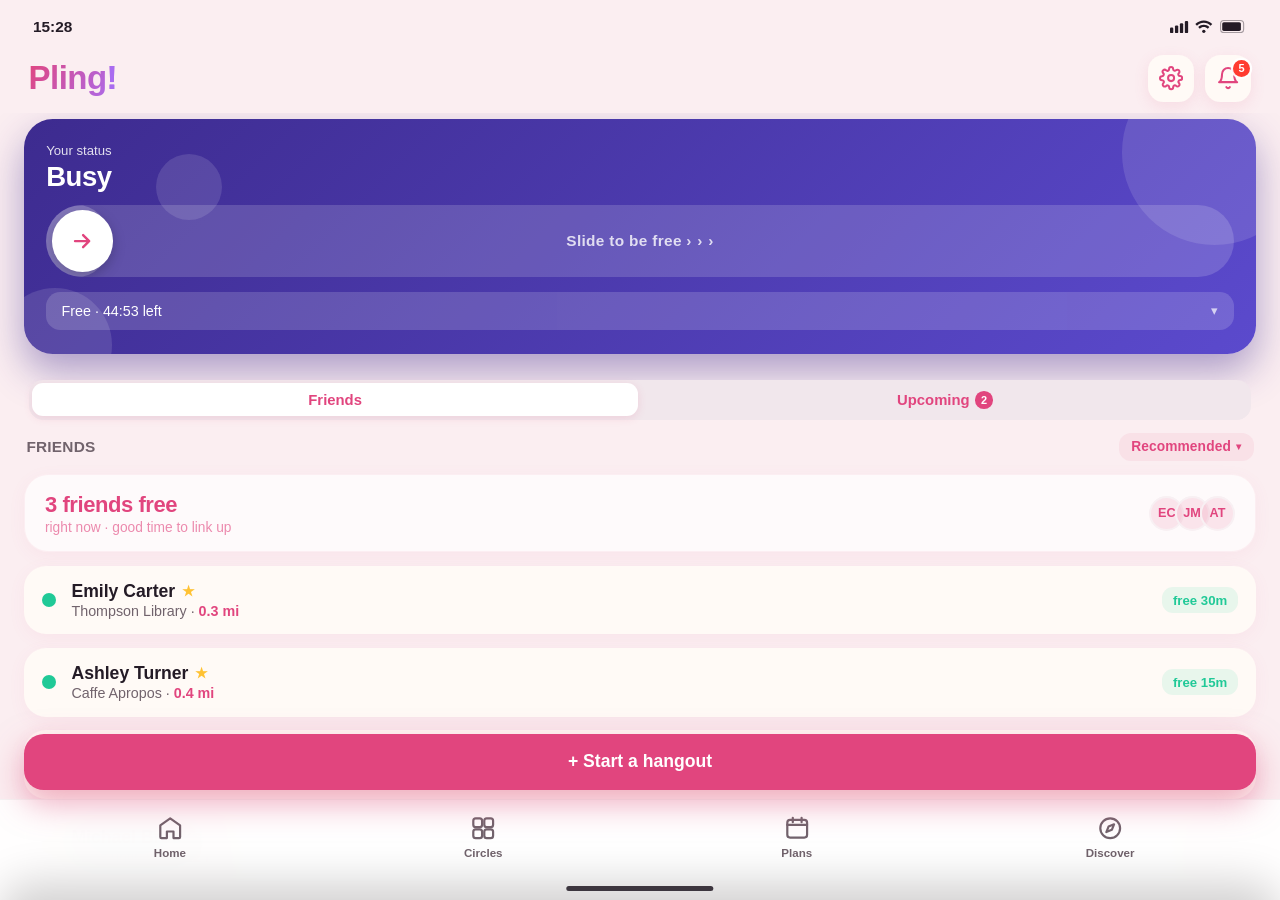
==== commit 86371fa7: "Landing: OSU badge, feature/FAQ/why copy edits, one-line why heading; fix Try-it app full-width/bell" ====
--- a/pling_files/app(1).html
+++ b/pling_files/app(1).html
@@ -1,10 +1,10 @@
 <!DOCTYPE html>
-<!-- saved from url=(0045)https://warren-duan.github.io/app.html?demo=1 -->
-<html lang="en" style="--accent: #e1457e; --accent-2: #a96cf0; --grad-start: #ff8a5c; --grad-end: #9a5cf0; --accent-rgb: 225, 69, 126; --shadow: rgba(225, 69, 126, 0.14); --avail-1: #ff8a5c; --avail-2: #9a5cf0; --busy-1: #3d2b8f; --busy-2: #5b4acd; --avail-shadow: rgba(225, 69, 126, 0.4); --busy-shadow: rgba(61, 43, 143, 0.42);"><head><meta http-equiv="Content-Type" content="text/html; charset=UTF-8">
+<!-- saved from url=(0035)app.html?demo=1 -->
+<html lang="en"><head><meta http-equiv="Content-Type" content="text/html; charset=UTF-8">
     
     <meta name="viewport" content="width=device-width, initial-scale=1.0, viewport-fit=cover">
     <title>Pling</title>
-    <link rel="stylesheet" href="./styles.css">
+    <link rel="stylesheet" href="./styles(1).css">
     <script>
       /* Scale the whole prototype 10% bigger — but ONLY in the standalone desktop
          view. Skip embeds (hero/demo iframes scale the app themselves) and real
@@ -516,312 +516,7 @@
         .rt-delete { width: 100%; margin-top: 10px; background: #fff; color: #ff3b30; border: none; border-radius: 16px; padding: 15px; font-size: 15px; font-weight: 700; cursor: pointer; font-family: inherit; box-shadow: 0 3px 12px rgba(255,59,48,0.1); transition: transform 0.15s; }
         .rt-delete:active { transform: scale(0.98); }
     </style>
-<style>.rdp {
-  --rdp-cell-size: 40px;
-  --rdp-accent-color: #0000ff;
-  --rdp-background-color: #e7edff;
-  --rdp-accent-color-dark: #3003e1;
-  --rdp-background-color-dark: #180270;
-  --rdp-outline: 2px solid var(--rdp-accent-color); /* Outline border for focused elements */
-  --rdp-outline-selected: 2px solid rgba(0, 0, 0, 0.75); /* Outline border for focused _and_ selected elements */
-
-  margin: 1em;
-}
-
-/* Hide elements for devices that are not screen readers */
-.rdp-vhidden {
-  box-sizing: border-box;
-  padding: 0;
-  margin: 0;
-  background: transparent;
-  border: 0;
-  -moz-appearance: none;
-  -webkit-appearance: none;
-  appearance: none;
-  position: absolute !important;
-  top: 0;
-  width: 1px !important;
-  height: 1px !important;
-  padding: 0 !important;
-  overflow: hidden !important;
-  clip: rect(1px, 1px, 1px, 1px) !important;
-  border: 0 !important;
-}
-
-/* Buttons */
-.rdp-button_reset {
-  appearance: none;
-  position: relative;
-  margin: 0;
-  padding: 0;
-  cursor: default;
-  color: inherit;
-  outline: none;
-  background: none;
-  font: inherit;
-
-  -moz-appearance: none;
-  -webkit-appearance: none;
-}
-
-.rdp-button {
-  border: 2px solid transparent;
-}
-
-.rdp-button[disabled] {
-  opacity: 0.25;
-}
-
-.rdp-button:not([disabled]) {
-  cursor: pointer;
-}
-
-.rdp-button:focus:not([disabled]),
-.rdp-button:active:not([disabled]) {
-  color: inherit;
-  border: var(--rdp-outline);
-  background-color: var(--rdp-background-color);
-}
-
-.rdp-button:hover:not([disabled]) {
-  background-color: var(--rdp-background-color);
-}
-
-.rdp-months {
-  display: flex;
-}
-
-.rdp-month {
-  margin: 0 1em;
-}
-
-.rdp-month:first-child {
-  margin-left: 0;
-}
-
-.rdp-month:last-child {
-  margin-right: 0;
-}
-
-.rdp-table {
-  margin: 0;
-  max-width: calc(var(--rdp-cell-size) * 7);
-  border-collapse: collapse;
-}
-
-.rdp-with_weeknumber .rdp-table {
-  max-width: calc(var(--rdp-cell-size) * 8);
-  border-collapse: collapse;
-}
-
-.rdp-caption {
-  display: flex;
-  align-items: center;
-  justify-content: space-between;
-  padding: 0;
-  text-align: left;
-}
-
-.rdp-multiple_months .rdp-caption {
-  position: relative;
-  display: block;
-  text-align: center;
-}
-
-.rdp-caption_dropdowns {
-  position: relative;
-  display: inline-flex;
-}
-
-.rdp-caption_label {
-  position: relative;
-  z-index: 1;
-  display: inline-flex;
-  align-items: center;
-  margin: 0;
-  padding: 0 0.25em;
-  white-space: nowrap;
-  color: currentColor;
-  border: 0;
-  border: 2px solid transparent;
-  font-family: inherit;
-  font-size: 140%;
-  font-weight: bold;
-}
-
-.rdp-nav {
-  white-space: nowrap;
-}
-
-.rdp-multiple_months .rdp-caption_start .rdp-nav {
-  position: absolute;
-  top: 50%;
-  left: 0;
-  transform: translateY(-50%);
-}
-
-.rdp-multiple_months .rdp-caption_end .rdp-nav {
-  position: absolute;
-  top: 50%;
-  right: 0;
-  transform: translateY(-50%);
-}
-
-.rdp-nav_button {
-  display: inline-flex;
-  align-items: center;
-  justify-content: center;
-  width: var(--rdp-cell-size);
-  height: var(--rdp-cell-size);
-  padding: 0.25em;
-  border-radius: 100%;
-}
-
-/* ---------- */
-/* Dropdowns  */
-/* ---------- */
-
-.rdp-dropdown_year,
-.rdp-dropdown_month {
-  position: relative;
-  display: inline-flex;
-  align-items: center;
-}
-
-.rdp-dropdown {
-  appearance: none;
-  position: absolute;
-  z-index: 2;
-  top: 0;
-  bottom: 0;
-  left: 0;
-  width: 100%;
-  margin: 0;
-  padding: 0;
-  cursor: inherit;
-  opacity: 0;
-  border: none;
-  background-color: transparent;
-  font-family: inherit;
-  font-size: inherit;
-  line-height: inherit;
-}
-
-.rdp-dropdown[disabled] {
-  opacity: unset;
-  color: unset;
-}
-
-.rdp-dropdown:focus:not([disabled]) + .rdp-caption_label,
-.rdp-dropdown:active:not([disabled]) + .rdp-caption_label {
-  border: var(--rdp-outline);
-  border-radius: 6px;
-  background-color: var(--rdp-background-color);
-}
-
-.rdp-dropdown_icon {
-  margin: 0 0 0 5px;
-}
-
-.rdp-head {
-  border: 0;
-}
-
-.rdp-head_row,
-.rdp-row {
-  height: 100%;
-}
-
-.rdp-head_cell {
-  vertical-align: middle;
-  text-transform: uppercase;
-  font-size: 0.75em;
-  font-weight: 700;
-  text-align: center;
-  height: 100%;
-  height: var(--rdp-cell-size);
-  padding: 0;
-}
-
-.rdp-tbody {
-  border: 0;
-}
-
-.rdp-tfoot {
-  margin: 0.5em;
-}
-
-.rdp-cell {
-  width: var(--rdp-cell-size);
-  height: 100%;
-  height: var(--rdp-cell-size);
-  padding: 0;
-  text-align: center;
-}
-
-.rdp-weeknumber {
-  font-size: 0.75em;
-}
-
-.rdp-weeknumber,
-.rdp-day {
-  display: flex;
-  overflow: hidden;
-  align-items: center;
-  justify-content: center;
-  box-sizing: border-box;
-  width: var(--rdp-cell-size);
-  max-width: var(--rdp-cell-size);
-  height: var(--rdp-cell-size);
-  margin: 0;
-  border: 2px solid transparent;
-  border-radius: 100%;
-}
-
-.rdp-day_today:not(.rdp-day_outside) {
-  font-weight: bold;
-}
-
-.rdp-day_selected:not([disabled]),
-.rdp-day_selected:focus:not([disabled]),
-.rdp-day_selected:active:not([disabled]),
-.rdp-day_selected:hover:not([disabled]) {
-  color: white;
-  background-color: var(--rdp-accent-color);
-}
-
-.rdp-day_selected:focus:not([disabled]) {
-  border: var(--rdp-outline-selected);
-}
-
-.rdp:not([dir='rtl']) .rdp-day_range_start:not(.rdp-day_range_end) {
-  border-top-right-radius: 0;
-  border-bottom-right-radius: 0;
-}
-
-.rdp:not([dir='rtl']) .rdp-day_range_end:not(.rdp-day_range_start) {
-  border-top-left-radius: 0;
-  border-bottom-left-radius: 0;
-}
-
-.rdp[dir='rtl'] .rdp-day_range_start:not(.rdp-day_range_end) {
-  border-top-left-radius: 0;
-  border-bottom-left-radius: 0;
-}
-
-.rdp[dir='rtl'] .rdp-day_range_end:not(.rdp-day_range_start) {
-  border-top-right-radius: 0;
-  border-bottom-right-radius: 0;
-}
-
-.rdp-day_range_end.rdp-day_range_start {
-  border-radius: 100%;
-}
-
-.rdp-day_range_middle {
-  border-radius: 0;
-}
-</style><style id="demoInjected">
+<style id="demoInjected">
         html, body {
             height: 100% !important;
             min-height: 0 !important;
@@ -870,7 +565,7 @@
                 <div class="gear" onclick="openSettings()">
                     <svg width="22" height="22" viewBox="0 0 24 24" fill="none" stroke="#e1457e" stroke-width="2" stroke-linecap="round" stroke-linejoin="round"><circle cx="12" cy="12" r="3"></circle><path d="M19.4 15a1.65 1.65 0 0 0 .33 1.82l.06.06a2 2 0 1 1-2.83 2.83l-.06-.06a1.65 1.65 0 0 0-1.82-.33 1.65 1.65 0 0 0-1 1.51V21a2 2 0 0 1-4 0v-.09A1.65 1.65 0 0 0 9 19.4a1.65 1.65 0 0 0-1.82.33l-.06.06a2 2 0 1 1-2.83-2.83l.06-.06a1.65 1.65 0 0 0 .33-1.82 1.65 1.65 0 0 0-1.51-1H3a2 2 0 0 1 0-4h.09A1.65 1.65 0 0 0 4.6 9a1.65 1.65 0 0 0-.33-1.82l-.06-.06a2 2 0 1 1 2.83-2.83l.06.06a1.65 1.65 0 0 0 1.82.33H9a1.65 1.65 0 0 0 1-1.51V3a2 2 0 0 1 4 0v.09a1.65 1.65 0 0 0 1 1.51 1.65 1.65 0 0 0 1.82-.33l.06-.06a2 2 0 1 1 2.83 2.83l-.06.06a1.65 1.65 0 0 0-.33 1.82V9a1.65 1.65 0 0 0 1.51 1H21a2 2 0 0 1 0 4h-.09a1.65 1.65 0 0 0-1.51 1z"></path></svg>
                 </div>
-            <div class="gear bell" id="bellBtn"><span class="nav-ic"><svg width="22" height="22" viewBox="0 0 24 24" fill="none" stroke="#e1457e" stroke-width="2" stroke-linecap="round" stroke-linejoin="round"><path d="M18 8a6 6 0 0 0-12 0c0 7-3 8-3 8h18s-3-1-3-8z"></path><path d="M13.7 21a2 2 0 0 1-3.4 0"></path></svg><span class="nav-badge" id="bellBadge">5</span></span></div></div>
+            </div>
         </div>
 
         <div class="content">
@@ -887,7 +582,7 @@
                 </div>
 
                 <div class="slide-track" id="track">
-                    <div class="slide-fill" id="fill" style="width: 58px; transition: none;"></div>
+                    <div class="slide-fill" id="fill" style="width: 56px;"></div>
                     <div class="slide-hint right" id="hintRight">
                         <span>Slide to be free</span>
                         <span class="arrows"><span>›</span><span>›</span><span>›</span></span>
@@ -896,14 +591,14 @@
                         <span class="arrows"><span>‹</span><span>‹</span><span>‹</span></span>
                         <span>Slide to be busy</span>
                     </div>
-                    <div class="slide-knob" id="knob" style="left: 5px; transition: none;">
+                    <div class="slide-knob" id="knob" style="left: 5px;">
                         <svg width="22" height="22" viewBox="0 0 24 24" fill="none" stroke-width="2.4" stroke-linecap="round" stroke-linejoin="round"><path d="M5 12h14M13 6l6 6-6 6"></path></svg>
                     </div>
                 </div>
 
                 <div class="duration">
                     <div class="duration-pill" onclick="event.stopPropagation(); openDur()">
-                        <span id="durText">Free for 45 min</span>
+                        <span id="durText">Free · 44:53 left</span>
                         <span class="chev">▾</span>
                     </div>
                 </div>
@@ -968,15 +663,15 @@
                 </div><div class="friend anim" data-dist="2.1" data-free="9999" data-rec="6" style="animation-delay: 0.36s; display: none;" onclick="openProfile(&#39;Sarah Bennett&#39;)">
                     <div class="f-dot offline"></div>
                     <div class="f-info"><div class="f-name">Sarah Bennett</div><div class="f-loc">Offline · <span class="dist">2.1 mi</span></div></div>
-                </div><a class="see-all" id="seeAllFriends" href="https://warren-duan.github.io/friends.html">See all friends →</a></div>
+                </div><a class="see-all" id="seeAllFriends" href="friends.html">See all friends →</a></div>
 
             <div class="bottom-pad" style="height:150px"></div>
         </div>
 
         <!-- floating action button -->
-        <button class="start-hangout" onclick="openStart()">+ Start a hangout</button>
-
-        <div class="nav" id="nav"><a class="nav-item active" href="https://warren-duan.github.io/app.html"><svg viewBox="0 0 24 24" fill="none" stroke="currentColor" stroke-width="2.2" stroke-linecap="round" stroke-linejoin="round"><path d="M3 9.5L12 3l9 6.5V20a1 1 0 0 1-1 1h-5v-6H9v6H4a1 1 0 0 1-1-1V9.5z"></path></svg><span>Home</span><div class="nav-dot"></div></a><a class="nav-item" href="https://warren-duan.github.io/groups.html"><svg viewBox="0 0 24 24" fill="none" stroke="currentColor" stroke-width="2" stroke-linecap="round" stroke-linejoin="round"><rect x="3" y="3" width="8" height="8" rx="2.2"></rect><rect x="13" y="3" width="8" height="8" rx="2.2"></rect><rect x="3" y="13" width="8" height="8" rx="2.2"></rect><rect x="13" y="13" width="8" height="8" rx="2.2"></rect></svg><span>Circles</span><div class="nav-dot"></div></a><a class="nav-item" href="https://warren-duan.github.io/plans.html"><svg viewBox="0 0 24 24" fill="none" stroke="currentColor" stroke-width="2" stroke-linecap="round" stroke-linejoin="round"><rect x="3" y="4.5" width="18" height="16" rx="2.5"></rect><path d="M3 9h18"></path><path d="M8 2.5v4M16 2.5v4"></path></svg><span>Plans</span><div class="nav-dot"></div></a><a class="nav-item" href="https://warren-duan.github.io/discover.html"><svg viewBox="0 0 24 24" fill="none" stroke="currentColor" stroke-width="2" stroke-linecap="round" stroke-linejoin="round"><circle cx="12" cy="12" r="9"></circle><path d="M15.5 8.5l-2 5-5 2 2-5 5-2z"></path></svg><span>Discover</span><div class="nav-dot"></div></a></div>
+        <button class="start-hangout show" onclick="openStart()">+ Start a hangout</button>
+
+        <div class="nav" id="nav"><a class="nav-item active" href="app.html"><svg viewBox="0 0 24 24" fill="none" stroke="currentColor" stroke-width="2.2" stroke-linecap="round" stroke-linejoin="round"><path d="M3 9.5L12 3l9 6.5V20a1 1 0 0 1-1 1h-5v-6H9v6H4a1 1 0 0 1-1-1V9.5z"></path></svg><span>Home</span><div class="nav-dot"></div></a><a class="nav-item" href="groups.html"><svg viewBox="0 0 24 24" fill="none" stroke="currentColor" stroke-width="2" stroke-linecap="round" stroke-linejoin="round"><rect x="3" y="3" width="8" height="8" rx="2.2"></rect><rect x="13" y="3" width="8" height="8" rx="2.2"></rect><rect x="3" y="13" width="8" height="8" rx="2.2"></rect><rect x="13" y="13" width="8" height="8" rx="2.2"></rect></svg><span>Circles</span><div class="nav-dot"></div></a><a class="nav-item" href="plans.html"><svg viewBox="0 0 24 24" fill="none" stroke="currentColor" stroke-width="2" stroke-linecap="round" stroke-linejoin="round"><rect x="3" y="4.5" width="18" height="16" rx="2.5"></rect><path d="M3 9h18"></path><path d="M8 2.5v4M16 2.5v4"></path></svg><span>Plans</span><div class="nav-dot"></div></a><a class="nav-item" href="discover.html"><svg viewBox="0 0 24 24" fill="none" stroke="currentColor" stroke-width="2" stroke-linecap="round" stroke-linejoin="round"><circle cx="12" cy="12" r="9"></circle><path d="M15.5 8.5l-2 5-5 2 2-5 5-2z"></path></svg><span>Discover</span><div class="nav-dot"></div></a></div>
 
         <!-- Start-a-hangout chooser (bottom sheet) -->
         <div class="start-backdrop" id="startBackdrop" onclick="closeStart()"></div>
@@ -1083,7 +778,7 @@
                 <div class="ev-iconlg" id="evIcon">🎮</div>
                 <div class="ev-title" id="evTitle">Event</div>
                 <div class="ev-when" id="evWhen">When</div>
-                <a class="ev-loc" id="evLoc" href="https://warren-duan.github.io/app.html?demo=1#" target="_blank" rel="noopener">
+                <a class="ev-loc" id="evLoc" href="app.html?demo=1#" target="_blank" rel="noopener">
                     <span>📍</span><u id="evLocText">Place</u>
                 </a>
                 <div id="evMyRsvp"></div>
--- a/pling_files/styles(1).css
+++ b/pling_files/styles(1).css
@@ -0,0 +1,586 @@
+/* Pling — shared styles across all screens */
+:root {
+    --bg-page: #0a0a0f;
+    --app-bg: #fbeef1;
+    --card-white: #fffaf6;
+    --grad-start: #ff8a5c;
+    --grad-end: #9a5cf0;
+    --accent: #e1457e;
+    --accent-2: #a96cf0;        /* wordmark / avatar 2nd gradient stop — themeable */
+    --accent-rgb: 224, 90, 132; /* accent in r,g,b for rgba() shadows */
+    /* status hero cards — available = brand gradient, busy = hardcoded gradient; themeable.
+       Defaults are Sunset's; nav.js sets --busy-* per theme. */
+    --avail-1: #ff8a5c; --avail-2: #9a5cf0;
+    --busy-1: #3d2b8f;  --busy-2: #5b4acd;
+    --avail-shadow: rgba(224, 90, 132, 0.4);
+    --busy-shadow: rgba(61, 43, 143, 0.42);
+    --free: #20C997;   /* availability/free ONLY — green has one meaning */
+    --color-free: #20C997;  /* alias */
+    --busy: #ffcc33;
+    --offline: #cbbfc8;
+    --text-dark: #241b26;
+    --text-gray: #71636c;
+    --shadow: rgba(224, 90, 132, 0.12);
+}
+
+* { margin: 0; padding: 0; box-sizing: border-box; -webkit-font-smoothing: antialiased; }
+
+body {
+    font-family: 'SF Pro Display', -apple-system, BlinkMacSystemFont, 'Segoe UI', sans-serif;
+    background: linear-gradient(160deg, #fff0e8 0%, #fdeaf2 50%, #f0e9ff 100%);
+    min-height: 100vh;
+    display: flex;
+    align-items: center;
+    justify-content: center;
+    padding: 40px 0;
+}
+
+.phone {
+    position: relative;
+    width: 390px;
+    height: 844px;
+    background: #ccc4cc;
+    border-radius: 58px;
+    padding: 12px;
+    box-shadow: 0 0 0 1.5px rgba(203, 191, 200, 0.55), 0 30px 60px rgba(224, 90, 132, 0.18);
+}
+
+.screen {
+    position: relative;
+    width: 100%;
+    height: 100%;
+    background: var(--app-bg);
+    border-radius: 46px;
+    overflow: hidden;
+    display: flex;
+    flex-direction: column;
+}
+
+.status-bar {
+    display: flex;
+    justify-content: space-between;
+    align-items: center;
+    padding: 16px 30px 4px;
+    font-size: 14px;
+    font-weight: 600;
+    color: var(--text-dark);
+    flex-shrink: 0;
+}
+.status-bar .icons { display: flex; gap: 6px; align-items: center; }
+
+.notch {
+    position: absolute;
+    top: 12px; left: 50%;
+    transform: translateX(-50%);
+    width: 126px; height: 34px;
+    background: #ccc4cc;
+    border-radius: 0 0 20px 20px;
+    z-index: 20;
+}
+
+.header {
+    display: flex;
+    justify-content: space-between;
+    align-items: center;
+    padding: 14px 26px 10px;
+    flex-shrink: 0;
+}
+.app-name {
+    font-size: 30px;
+    font-weight: 800;
+    letter-spacing: -0.5px;
+    background: linear-gradient(120deg, var(--accent), var(--accent-2));
+    -webkit-background-clip: text;
+    -webkit-text-fill-color: transparent;
+}
+.app-name .bang { -webkit-text-fill-color: var(--accent-2); }
+/* page title variant (Friends, Plans, etc.) */
+.page-title {
+    font-size: 28px;
+    font-weight: 800;
+    letter-spacing: -0.5px;
+    color: var(--text-dark);
+}
+.gear {
+    width: 42px; height: 42px;
+    border-radius: 14px;
+    background: var(--card-white);
+    display: flex; align-items: center; justify-content: center;
+    box-shadow: 0 4px 14px var(--shadow);
+    cursor: pointer;
+    transition: transform 0.2s;
+    flex-shrink: 0;
+}
+.gear:active { transform: scale(0.92); }
+.gear svg { stroke: var(--accent); }
+
+.content {
+    flex: 1;
+    overflow-y: auto;
+    padding: 6px 22px 0;
+}
+.content::-webkit-scrollbar { display: none; }
+
+.section-label {
+    font-size: 14px; font-weight: 700;
+    color: var(--text-gray);
+    margin: 24px 4px 12px;
+    letter-spacing: 0.2px;
+}
+
+/* Friend / list rows */
+.friend {
+    background: var(--card-white);
+    border-radius: 20px;
+    padding: 14px 16px;
+    display: flex; align-items: center; gap: 14px;
+    margin-bottom: 12px;
+    box-shadow: 0 4px 16px rgba(224, 90, 132, 0.06);
+    transition: transform 0.18s;
+}
+.friend:active { transform: scale(0.985); }
+.f-dot { width: 13px; height: 13px; border-radius: 50%; flex-shrink: 0; }
+/* plain filled status dots — green=free, yellow=away/in class, gray=busy/offline */
+.f-dot.free { background: var(--free); }
+.f-dot.busy { background: var(--busy); }
+.f-dot.offline { background: var(--offline); }
+.f-info { flex: 1; min-width: 0; }
+.f-name { font-size: 16px; font-weight: 600; color: var(--text-dark); }
+/* static favorite badge next to a friend's name (informational, never intercepts taps) */
+.fav-star { margin-left: 6px; color: #FFC233; font-size: 13px; line-height: 1; vertical-align: 1px; pointer-events: none; }
+.f-loc { font-size: 13px; color: var(--text-gray); margin-top: 1px; }
+.f-timer {
+    font-size: 12px; font-weight: 600;
+    color: var(--free);
+    background: rgba(32, 201, 151,0.1);
+    padding: 5px 10px; border-radius: 10px;
+    flex-shrink: 0;
+}
+.f-timer.away { color: var(--text-gray); background: #f6eef1; }
+
+/* avatar circle (used on Friends / Plings) */
+.avatar {
+    width: 44px; height: 44px;
+    border-radius: 50%;
+    flex-shrink: 0;
+    display: flex; align-items: center; justify-content: center;
+    font-size: 16px; font-weight: 700; color: #fff;
+    background: linear-gradient(140deg, var(--grad-start), var(--grad-end));
+}
+
+/* generic toggle switch (on white cards) */
+.toggle {
+    width: 46px; height: 27px;
+    background: var(--offline);
+    border-radius: 14px;
+    position: relative;
+    flex-shrink: 0;
+    cursor: pointer;
+    transition: background 0.3s;
+}
+.toggle.on { background: var(--free); }
+.toggle::after {
+    content: '';
+    position: absolute;
+    top: 2.5px; left: 2.5px;
+    width: 22px; height: 22px;
+    border-radius: 50%;
+    background: #fff;
+    transition: transform 0.3s cubic-bezier(0.4,1.3,0.5,1);
+    box-shadow: 0 2px 5px rgba(0,0,0,0.25);
+}
+.toggle.on::after { transform: translateX(19px); }
+
+.bottom-pad { height: 110px; }
+
+/* Bottom nav */
+.nav {
+    position: absolute;
+    bottom: 0; left: 0; right: 0;
+    height: 92px;
+    background: rgba(255,255,255,0.92);
+    backdrop-filter: blur(20px);
+    -webkit-backdrop-filter: blur(20px);
+    border-top: 1px solid rgba(0,0,0,0.04);
+    display: flex; justify-content: space-around; align-items: flex-start;
+    padding: 14px 12px 0;
+    z-index: 10;
+}
+.nav-item {
+    display: flex; flex-direction: column; align-items: center; gap: 5px;
+    color: var(--text-gray);
+    font-size: 10.5px; font-weight: 600;
+    cursor: pointer; flex: 1;
+    transition: color 0.2s;
+    text-decoration: none;
+}
+.nav-item svg { width: 24px; height: 24px; }
+.nav-item.active { color: var(--accent); }
+.nav-item .nav-dot { width: 5px; height: 5px; border-radius: 50%; background: transparent; margin-top: 1px; }
+.nav-item.active .nav-dot { background: var(--accent); }
+
+/* notification badge (red exponent on an icon) */
+.nav-ic { position: relative; display: inline-flex; }
+.nav-badge {
+    position: absolute;
+    top: -6px; right: -9px;
+    min-width: 16px; height: 16px;
+    padding: 0 4px;
+    background: #ff3b30;
+    color: #fff;
+    font-size: 10px; font-weight: 700;
+    line-height: 1;
+    border-radius: 8px;
+    display: flex; align-items: center; justify-content: center;
+    box-shadow: 0 0 0 2px rgba(255,255,255,0.92);
+}
+
+.home-bar {
+    position: absolute;
+    bottom: 8px; left: 50%;
+    transform: translateX(-50%);
+    width: 134px; height: 5px;
+    background: var(--text-dark);
+    border-radius: 3px;
+    opacity: 0.85;
+    z-index: 15;
+}
+
+.anim { opacity: 0; transform: translateY(12px); animation: rise 0.5s forwards; }
+@keyframes rise { to { opacity: 1; transform: translateY(0); } }
+
+/* ---- Sort chip (Home) ---- */
+.sort-row {
+    display: flex; align-items: center; justify-content: space-between;
+    margin: 24px 4px 12px;
+}
+.sort-row .section-label { margin: 0; }
+.sort-chip {
+    position: relative;
+    display: inline-flex; align-items: center; gap: 5px;
+    font-size: 12.5px; font-weight: 700;
+    color: var(--accent);
+    background: rgba(224, 90, 132,0.09);
+    padding: 6px 11px; border-radius: 11px;
+    cursor: pointer; user-select: none;
+    letter-spacing: 0.1px;
+}
+.sort-chip .tri { font-size: 9px; transition: transform 0.2s; }
+.sort-chip.open .tri { transform: rotate(180deg); }
+.sort-menu {
+    position: absolute; top: calc(100% + 6px); right: 0;
+    background: #fff; border-radius: 14px; padding: 6px;
+    box-shadow: 0 12px 32px rgba(224, 90, 132,0.20);
+    z-index: 30; min-width: 158px;
+    display: none;
+}
+.sort-menu.open { display: block; animation: rise 0.18s forwards; }
+.sort-opt {
+    padding: 9px 12px; border-radius: 9px;
+    font-size: 13.5px; font-weight: 600; color: var(--text-dark);
+    cursor: pointer;
+    display: flex; align-items: center; justify-content: space-between;
+}
+.sort-opt:active { background: rgba(224, 90, 132,0.06); }
+.sort-opt.sel { color: var(--accent); background: rgba(224, 90, 132,0.09); }
+.sort-opt .tick { opacity: 0; font-size: 12px; }
+.sort-opt.sel .tick { opacity: 1; }
+
+/* friend rows become tappable */
+.friend { cursor: pointer; }
+
+/* ---- Profile bottom sheet ---- */
+.sheet-scrim {
+    position: absolute; inset: 0;
+    background: rgba(36, 27, 38,0.42);
+    border-radius: 46px;
+    opacity: 0; pointer-events: none;
+    transition: opacity 0.32s ease;
+    z-index: 40;
+}
+.sheet-scrim.open { opacity: 1; pointer-events: auto; }
+.sheet {
+    position: absolute; left: 0; right: 0; bottom: 0;
+    background: var(--app-bg);
+    border-radius: 32px 32px 46px 46px;
+    padding: 8px 22px 30px;
+    max-height: 90%;
+    display: flex; flex-direction: column;   /* scroll region + pinned Pling FAB */
+    transform: translateY(110%);
+    transition: transform 0.4s cubic-bezier(0.32, 0.72, 0, 1);
+    z-index: 41;
+    will-change: transform;
+}
+/* Open uses a CSS animation (not a transition). Transitions on off-screen
+   elements can stall on first-run and never fire (transform sticks at 110%).
+   Animation reliably plays on class change. Closing falls back to the base
+   `transition` rule above so the slide-down still animates.
+   Shadow only applied while OPEN — otherwise the upward shadow of the
+   off-screen (closed) sheets bleeds up into the bottom of the app. */
+.sheet.open {
+    transform: translateY(0);
+    box-shadow: 0 -20px 50px rgba(0,0,0,0.2);
+    animation: sheetSlideUp 0.4s cubic-bezier(0.32, 0.72, 0, 1) forwards;
+}
+@keyframes sheetSlideUp {
+    from { transform: translateY(110%); }
+    to   { transform: translateY(0); }
+}
+.sheet-scroll { flex: 1; min-height: 0; overflow-y: auto; }
+.sheet-scroll::-webkit-scrollbar { display: none; }
+.sheet-handle { width: 40px; height: 5px; border-radius: 3px; background: #ddd1d8; margin: 8px auto 16px; }
+/* favorite star — top-right corner; icon top lines up with the avatar's top edge, equal top/right margins */
+.sheet-fav { position: absolute; top: 30px; right: 30px; z-index: 2; width: 36px; height: 36px; border-radius: 11px; border: 1px solid #ece2e8; background: #fff; cursor: pointer; display: flex; align-items: center; justify-content: center; padding: 0; transition: transform 0.15s, border-color 0.2s; }
+.sheet-fav:active { transform: scale(0.9); }
+.sheet-fav.on { border-color: #f3e2ad; }
+.sheet-fav svg { width: 21px; height: 21px; fill: none; stroke: var(--text-gray); stroke-width: 2; transition: fill 0.2s, stroke 0.2s; }
+.sheet-fav.on svg { fill: #FFC233; stroke: #FFC233; }
+.sheet-fav svg.spin { animation: starPop 0.5s cubic-bezier(0.34, 1.4, 0.5, 1); }
+@keyframes starPop {
+    0%   { transform: scale(1) rotate(0deg); }
+    45%  { transform: scale(1.4) rotate(190deg); }
+    100% { transform: scale(1) rotate(360deg); }
+}
+
+.sheet-head { display: flex; flex-direction: column; align-items: center; text-align: center; }
+.sheet-avatar {
+    width: 86px; height: 86px; border-radius: 50%;
+    background: linear-gradient(140deg, var(--grad-start), var(--grad-end));
+    color: #fff; font-size: 30px; font-weight: 700;
+    display: flex; align-items: center; justify-content: center;
+    box-shadow: 0 10px 26px rgba(224, 90, 132,0.4);
+}
+.sheet-name { font-size: 23px; font-weight: 800; color: var(--text-dark); margin-top: 12px; letter-spacing: -0.4px; }
+.sheet-status { display: flex; align-items: center; justify-content: center; gap: 7px; font-size: 14px; font-weight: 600; color: var(--text-gray); margin-top: 5px; }
+.sheet-status .dot { width: 9px; height: 9px; border-radius: 50%; }
+.sheet-status .dot.free { background: var(--free); }
+.sheet-status .dot.busy { background: var(--busy); }
+.sheet-status .dot.offline { background: var(--offline); }
+.sheet-loc { margin-top: 4px; font-size: 14px; font-weight: 500; color: var(--text-dark); text-align: center; }
+
+/* action buttons: message / call / facetime */
+.sheet-actions { display: flex; justify-content: center; gap: 16px; margin: 22px 0 0; }
+.act { display: flex; flex-direction: column; align-items: center; gap: 7px; cursor: pointer; }
+.act-btn {
+    width: 52px; height: 52px; border-radius: 17px;
+    background: #fff;
+    box-shadow: 0 6px 18px rgba(224, 90, 132,0.12);
+    display: flex; align-items: center; justify-content: center;
+    transition: transform 0.15s;
+}
+.act:active .act-btn { transform: scale(0.92); }
+.act-btn svg { width: 23px; height: 23px; }
+.act-lbl { display: none; }   /* icon-only — labels removed */
+
+.sheet-section { font-size: 13px; font-weight: 700; color: var(--text-gray); margin: 24px 2px 12px; letter-spacing: 0.3px; }
+
+.info-card {
+    display: flex; align-items: center; gap: 12px;
+    background: #fff; border-radius: 16px; padding: 13px 15px;
+    box-shadow: 0 4px 14px rgba(224, 90, 132,0.05);
+    margin-bottom: 8px;
+}
+.info-card .ic { font-size: 18px; flex-shrink: 0; }
+.info-card .tx { font-size: 14px; font-weight: 500; color: var(--text-dark); }
+
+/* public schedule rows */
+.sched-row {
+    display: flex; align-items: center; gap: 13px;
+    background: #fff; border-radius: 16px; padding: 12px 15px; margin-bottom: 8px;
+    box-shadow: 0 4px 14px rgba(224, 90, 132,0.05);
+}
+.sched-time { font-size: 13px; font-weight: 700; color: var(--text-dark); width: 64px; flex-shrink: 0; }
+.sched-bar { width: 4px; align-self: stretch; border-radius: 2px; background: var(--offline); }
+.sched-bar.free { background: var(--free); }
+.sched-bar.busy { background: var(--busy); }
+.sched-label { font-size: 14px; font-weight: 500; color: var(--text-dark); flex: 1; }
+.sched-tag { font-size: 10.5px; font-weight: 700; padding: 3px 9px; border-radius: 8px; flex-shrink: 0; }
+.sched-tag.free { color: var(--free); background: rgba(32, 201, 151,0.12); }
+.sched-tag.busy { color: #b8860b; background: rgba(255,204,51,0.2); }
+
+/* ---- inline activity recommendations (profile sheet) ---- */
+.pf-recs-wrap {
+    position: relative;
+    height: 46px;
+    margin: 14px 0 0;
+    flex-shrink: 0;
+}
+.pf-recs, .pf-recs-input {
+    position: absolute;
+    inset: 0;
+    display: flex;
+    gap: 8px;
+    transition: opacity 0.28s ease;
+}
+.pf-recs-input { opacity: 0; pointer-events: none; }
+.pf-recs-wrap.input-mode .pf-recs       { opacity: 0; pointer-events: none; }
+.pf-recs-wrap.input-mode .pf-recs-input { opacity: 1; pointer-events: auto; }
+.pf-rec-chip {
+    flex: 1;
+    padding: 12px 8px;
+    background: #f6eef1;
+    border: none; border-radius: 14px;
+    font-size: 13.5px; font-weight: 700;
+    color: var(--text-dark);
+    font-family: inherit;
+    cursor: pointer;
+    transition: transform 0.15s, background 0.2s, color 0.2s, box-shadow 0.2s;
+    white-space: nowrap;
+    display: flex; align-items: center; justify-content: center; gap: 4px;
+}
+.pf-rec-chip:active { transform: scale(0.95); }
+.pf-rec-chip.sel { background: var(--accent); color: #fff; box-shadow: 0 6px 16px rgba(224, 90, 132,0.32); }
+.pf-recs-input input {
+    flex: 1; min-width: 0;
+    width: 100%;
+    border: none; outline: none;
+    background: #f6eef1;
+    border-radius: 14px;
+    padding: 12px 14px;
+    font-size: 14px;
+    color: var(--text-dark);
+    font-family: inherit;
+    caret-color: var(--accent);
+}
+.pf-recs-input input::placeholder { color: var(--text-gray); }
+
+/* pinned bottom FAB — same treatment as Home "Start a hangout" */
+.sheet-pling {
+    flex-shrink: 0;
+    width: 100%; margin-top: 14px;
+    background: var(--accent);
+    color: #fff; border: none; border-radius: 18px; padding: 16px;
+    font-size: 16px; font-weight: 700; cursor: pointer; font-family: inherit;
+    box-shadow: 0 12px 30px rgba(224, 90, 132,0.5);
+    transition: transform 0.15s;
+}
+.sheet-pling:active { transform: scale(0.98); }
+
+/* weekly availability grid (profile) */
+.wk-grid { display: grid; grid-template-columns: 32px repeat(4, 1fr); gap: 6px; align-items: center; }
+.wk-head { font-size: 9.5px; font-weight: 700; color: var(--text-gray); text-align: center; letter-spacing: 0.3px; }
+.wk-day { font-size: 11.5px; font-weight: 700; color: var(--text-dark); }
+.wk-cell { height: 30px; border-radius: 9px; }
+.wk-cell.busy { background: #f1e7ec; }
+.wk-cell.maybe { background: rgba(255, 204, 51, 0.5); }
+.wk-cell.free { background: var(--free); }
+.wk-legend { display: flex; gap: 16px; justify-content: center; margin-top: 14px; }
+.wk-leg { display: flex; align-items: center; gap: 6px; font-size: 11.5px; font-weight: 600; color: var(--text-gray); }
+.wk-leg .sw { width: 13px; height: 13px; border-radius: 4px; }
+.wk-leg .sw.busy { background: #f1e7ec; }
+.wk-leg .sw.maybe { background: rgba(255, 204, 51, 0.5); }
+.wk-leg .sw.free { background: var(--free); }
+
+/* ---- global notifications (shared notif.js) ---- */
+.header-right { display: flex; align-items: center; gap: 10px; flex-shrink: 0; }
+.bell .nav-ic { position: relative; display: inline-flex; }
+.notif-scrim {
+    position: absolute; inset: 0; background: rgba(36, 27, 38,0.32);
+    border-radius: 46px; opacity: 0; pointer-events: none;
+    transition: opacity 0.25s; z-index: 50;
+}
+.notif-scrim.open { opacity: 1; pointer-events: auto; }
+.notif-card {
+    position: absolute; top: 62px; right: 16px; left: 16px;
+    background: var(--app-bg); border-radius: 22px; padding: 14px;
+    box-shadow: 0 22px 50px rgba(0,0,0,0.22); z-index: 51;
+    transform-origin: top right;
+    transform: translateY(-12px) scale(0.96); opacity: 0; pointer-events: none;
+    transition: transform 0.26s cubic-bezier(0.32,0.72,0,1), opacity 0.26s;
+}
+.notif-card.open { transform: translateY(0) scale(1); opacity: 1; pointer-events: auto; }
+.notif-head { display: flex; align-items: center; justify-content: space-between; margin: 4px 4px 11px; }
+.notif-head .t { font-size: 13px; font-weight: 800; color: var(--text-gray); letter-spacing: 0.4px; }
+.notif-head .clear { font-size: 12px; font-weight: 700; color: var(--accent); cursor: pointer; }
+.notif-item {
+    display: flex; flex-direction: column;
+    background: #fff; border-radius: 16px; padding: 12px 13px; margin-bottom: 9px;
+    box-shadow: 0 3px 12px rgba(224, 90, 132,0.05);
+}
+.notif-row { display: flex; align-items: center; gap: 12px; }
+.notif-emoji { width: 40px; height: 40px; border-radius: 50%; background: rgba(224, 90, 132,0.1); display: flex; align-items: center; justify-content: center; font-size: 19px; flex-shrink: 0; }
+.notif-info { flex: 1; min-width: 0; }
+.notif-tx { font-size: 13.5px; color: var(--text-dark); line-height: 1.3; }
+.notif-tx b { font-weight: 700; }
+.notif-time { font-size: 11.5px; color: var(--text-gray); margin-top: 2px; }
+.notif-btn { background: var(--accent); color: #fff; border: none; border-radius: 11px; padding: 8px 15px; font-size: 13px; font-weight: 700; cursor: pointer; font-family: inherit; flex-shrink: 0; transition: transform 0.15s; }
+.notif-btn:active { transform: scale(0.93); }
+.notif-done { flex-shrink: 0; font-size: 13px; font-weight: 700; color: var(--color-free); background: rgba(32, 201, 151,0.12); padding: 8px 14px; border-radius: 11px; }
+.notif-item.done { opacity: 0.7; }
+.notif-empty { text-align: center; color: var(--text-gray); font-size: 13px; padding: 18px; }
+/* self-contained confirmation toast for ping actions (above the notif card) */
+.notif-toast { position: absolute; left: 24px; right: 24px; bottom: 120px; z-index: 60; background: #241b26; color: #fff; padding: 13px 18px; border-radius: 14px; font-size: 14px; font-weight: 600; text-align: center; box-shadow: 0 12px 30px rgba(0,0,0,0.28); opacity: 0; transform: translateY(10px); transition: opacity 0.25s, transform 0.25s; pointer-events: none; }
+.notif-toast.show { opacity: 1; transform: translateY(0); }
+/* inline quick-reply expansion (pills → custom input) */
+.notif-reply { overflow: hidden; display: flex; align-items: center; gap: 8px; animation: notifExpand 0.28s cubic-bezier(0.32,0.72,0,1) both; }
+@keyframes notifExpand { from { max-height: 0; opacity: 0; padding-top: 0; margin-top: 0; } to { max-height: 80px; opacity: 1; padding-top: 12px; margin-top: 0; } }
+.np-pill { background: #f6eef1; border: none; border-radius: 12px; padding: 9px 13px; font-size: 13px; font-weight: 600; color: var(--text-dark); cursor: pointer; font-family: inherit; white-space: nowrap; transition: transform 0.15s; }
+.np-pill:active { transform: scale(0.93); }
+.np-pill.custom { background: rgba(224, 90, 132,0.1); color: var(--accent); }
+.np-input { flex: 1; min-width: 0; border: none; outline: none; background: #f6eef1; border-radius: 12px; padding: 10px 13px; font-size: 13.5px; font-family: inherit; color: var(--text-dark); }
+.np-input::placeholder { color: var(--text-gray); }
+.np-send { flex-shrink: 0; background: var(--accent); color: #fff; border: none; border-radius: 12px; padding: 10px 14px; font-size: 13px; font-weight: 700; cursor: pointer; font-family: inherit; transition: transform 0.15s; }
+.np-send:active { transform: scale(0.93); }
+
+/* ============================================================
+   REAL MOBILE DEVICE — app fills the screen, no phone frame.
+   Applied via the `pling-mobile` class (set by nav.js only when this
+   page is the top window, not an embed, on a narrow viewport). The
+   marketing-site embeds (?demo=1 / iframes) never get this class.
+   ============================================================ */
+html.pling-mobile,
+html.pling-mobile body {
+    height: 100%;
+    overflow: hidden;              /* disable page scroll + rubber-band */
+    overscroll-behavior: none;
+}
+html.pling-mobile body {
+    padding: 0;
+    display: block;                /* drop the centering flexbox */
+    min-height: 0;
+    background: var(--app-bg);
+}
+html.pling-mobile .phone {
+    width: 100vw;
+    width: 100dvw;
+    height: 100vh;
+    height: 100dvh;                /* fill the viewport, no bezel */
+    border-radius: 0;
+    padding: 0;
+    background: transparent;
+    box-shadow: none;
+}
+html.pling-mobile .screen {
+    border-radius: 0;
+}
+html.pling-mobile .notch {
+    display: none;                 /* no fake notch on a real phone */
+}
+/* the real phone already draws the clock / signal / battery and the home
+   indicator — hide the app's fake ones */
+html.pling-mobile .status-bar,
+html.pling-mobile .home-bar {
+    display: none;
+}
+/* clear the real status bar / notch and home indicator via safe-area insets */
+html.pling-mobile .screen {
+    padding-top: env(safe-area-inset-top);
+}
+/* shift the header right so the fixed back-to-site arrow doesn't cover the logo */
+html.pling-mobile.lp-bts-on .header {
+    padding-left: 70px;
+}
+html.pling-mobile .nav {
+    height: calc(92px + env(safe-area-inset-bottom));
+    padding-bottom: env(safe-area-inset-bottom);
+}
+
+/* Circles tab segmented control (Friends | Groups) — merges the two into one tab,
+   matching the RN app. Full-width track, white active pill. */
+.circles-seg { display: flex; background: rgba(224, 90, 132, 0.07); border-radius: 20px; padding: 4px; margin: 0 22px 4px; }
+.circles-seg a {
+    flex: 1; text-align: center; padding: 11px 0; border-radius: 16px;
+    font-size: 15px; font-weight: 700; color: var(--text-gray);
+    text-decoration: none; transition: color 0.2s, background 0.2s, box-shadow 0.2s;
+}
+.circles-seg a.active { background: #fff; color: var(--accent); box-shadow: 0 4px 12px rgba(224, 90, 132, 0.12); }
